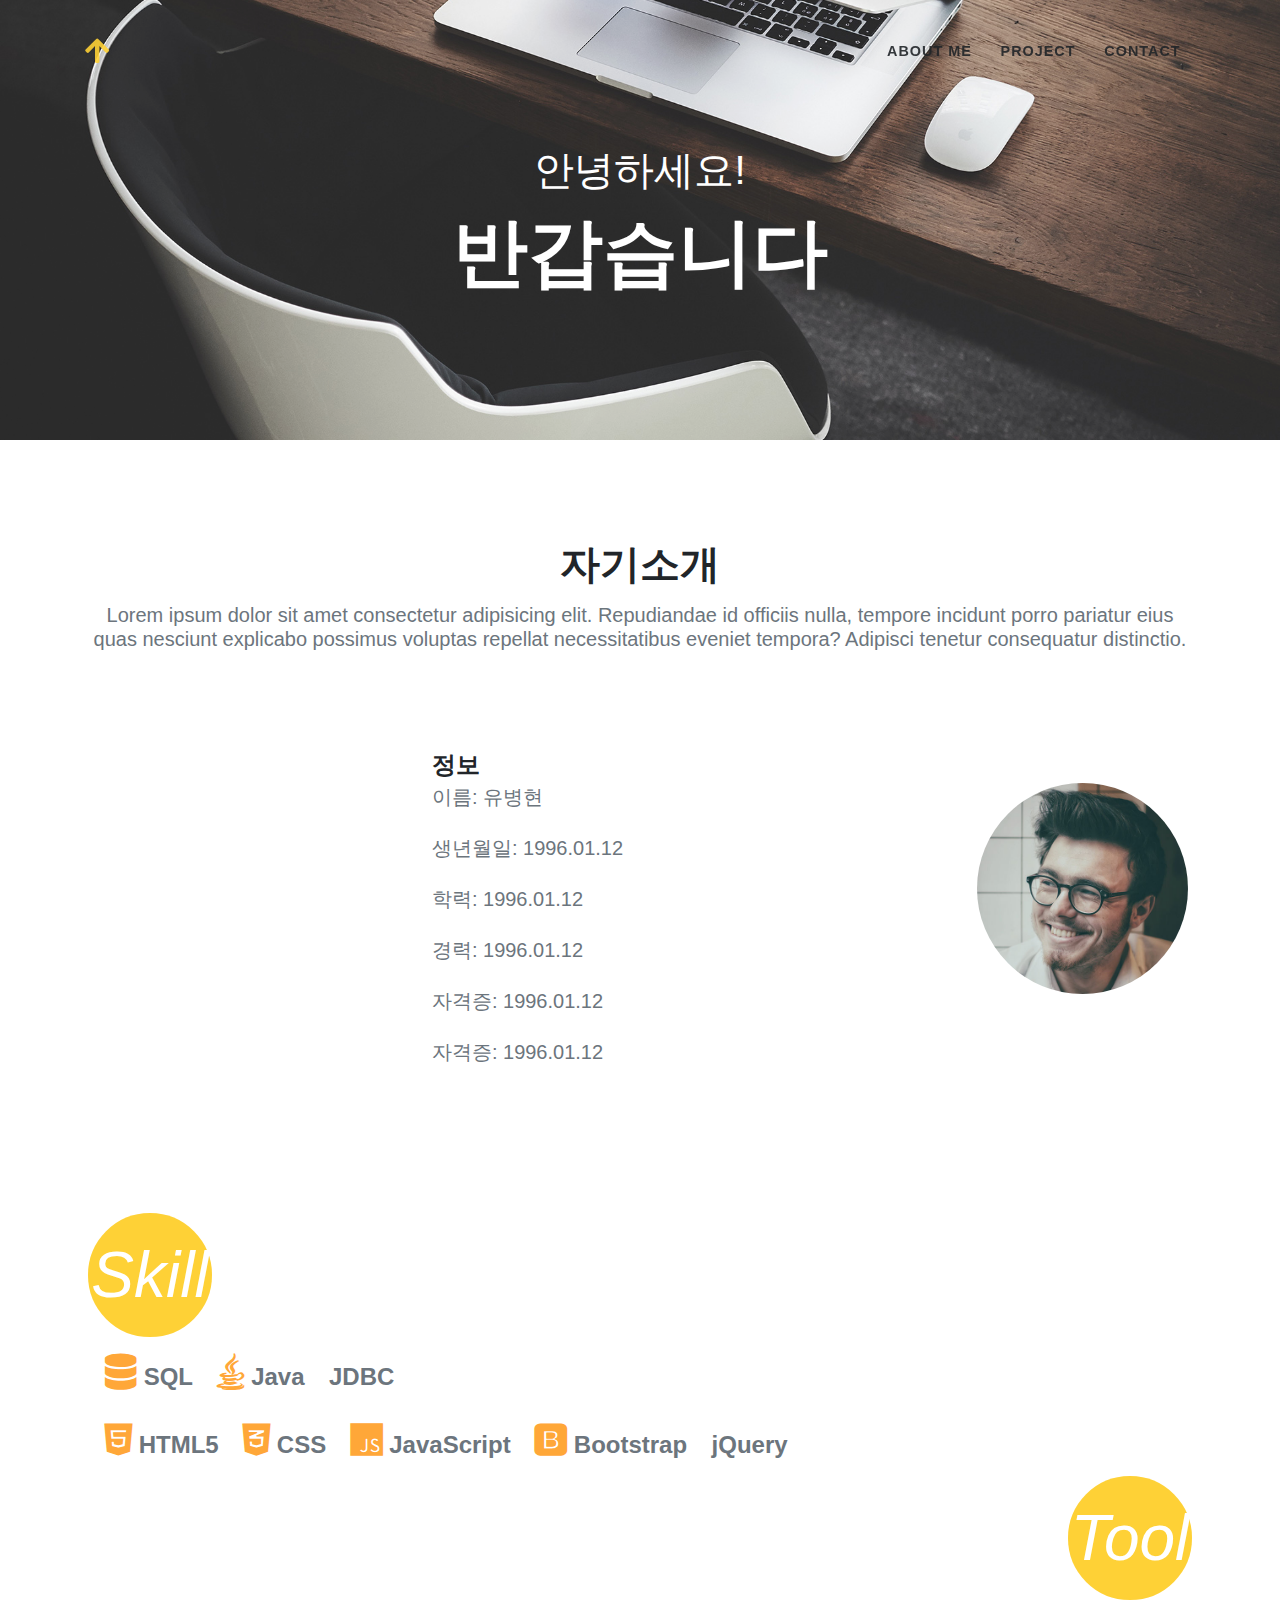
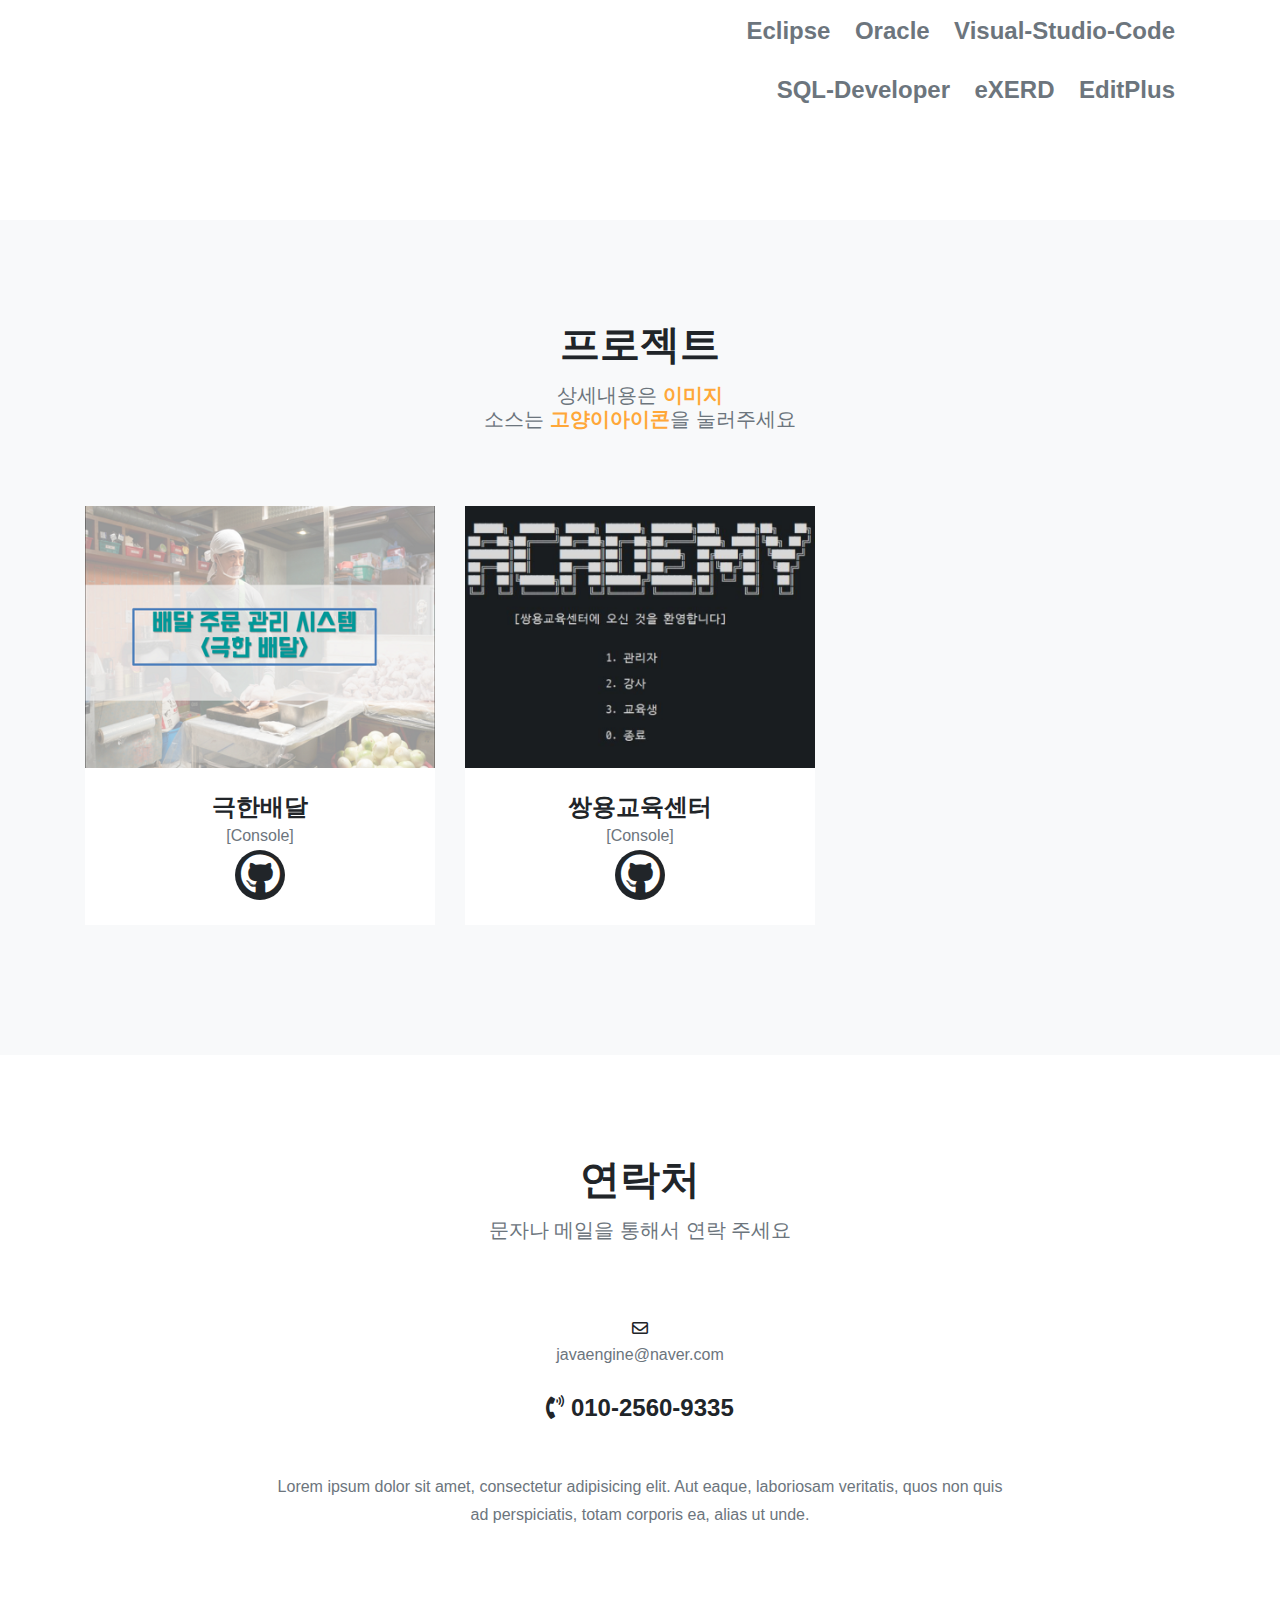
==== index.html @ 34d42962 "po0530" ====
<!DOCTYPE html>
<html lang="en">
    <!-- https://github.com/YooBH0225/test.git -->
    <!-- https://yoobh0225.github.io/test/ -->
<head>

  <meta charset="utf-8">
  <meta name="viewport" content="width=device-width, initial-scale=1, shrink-to-fit=no">
  <meta name="description" content="">
  <meta name="author" content="">

  <title>Portfolio-유병현</title>

  <!-- Bootstrap core CSS -->
  <link href="vendor/bootstrap/css/bootstrap.min.css" rel="stylesheet">

  <!-- Custom fonts for this template -->
  <link href="vendor/fontawesome-free/css/all.min.css" rel="stylesheet" type="text/css">
  <!-- ㄴ 아이콘용 폰트 -->
  <!-- <link href="https://fonts.googleapis.com/css?family=Montserrat:400,700" rel="stylesheet" type="text/css">
  <link href='https://fonts.googleapis.com/css?family=Kaushan+Script' rel='stylesheet' type='text/css'>
  <link href='https://fonts.googleapis.com/css?family=Droid+Serif:400,700,400italic,700italic' rel='stylesheet' type='text/css'>
  <link href='https://fonts.googleapis.com/css?family=Roboto+Slab:400,100,300,700' rel='stylesheet' type='text/css'> -->

  <!-- Custom styles for this template -->
  <link href="css/agency.css" rel="stylesheet">

</head>

<body id="page-top">

  <!-- Navigation -->
  <nav class="navbar navbar-expand-lg navbar-dark fixed-top" id="mainNav">
    <div class="container">
      <a class="navbar-brand js-scroll-trigger" href="#page-top"><i class="fas fa-arrow-up"></i></a>
      <button class="navbar-toggler navbar-toggler-right" type="button" data-toggle="collapse" data-target="#navbarResponsive" aria-controls="navbarResponsive" aria-expanded="false" aria-label="Toggle navigation">
        <!-- Menu -->
        <i class="fas fa-bars"></i>
      </button>
      <div class="collapse navbar-collapse" id="navbarResponsive">
        <ul class="navbar-nav text-uppercase ml-auto">
          <li class="nav-item">
            <a class="nav-link js-scroll-trigger" href="#services">About Me</a>
          </li>
          <li class="nav-item">
            <a class="nav-link js-scroll-trigger" href="#portfolio">Project</a>
          </li>
          <li class="nav-item">
            <a class="nav-link js-scroll-trigger" href="#team">Contact</a>
          </li>
        </ul>
      </div>
    </div>
  </nav>

  <!-- Header -->
  <header class="masthead">
    <div class="container">
      <div class="intro-text">
        <div class="intro-lead-in">안녕하세요!</div>
        <div class="intro-heading text-uppercase">반갑습니다</div>
        <!-- <a class="btn btn-primary btn-xl text-uppercase js-scroll-trigger" href="#services">Tell Me More</a> -->
      </div>
    </div>
  </header>

  <!-- Services -->
  <section class="page-section" id="services">
    <div class="container">
      <div class="row">
        <div class="col-lg-12 text-center">
          <h2 class="section-heading text-uppercase">자기소개</h2>
          <h3 class="section-subheading text-muted">Lorem ipsum dolor sit amet consectetur adipisicing elit. Repudiandae id officiis nulla, tempore incidunt porro pariatur eius quas nesciunt explicabo possimus voluptas repellat necessitatibus eveniet tempora? Adipisci tenetur consequatur distinctio.</h3>
          <div class="team-member">
            <div style="text-align: left; display: inline-block;">
              <h4>정보</h4>
              <p class="text-muted" style="font-size: 20px;">이름: 유병현</p>
              <p class="text-muted" style="font-size: 20px;">생년월일: 1996.01.12</p>
              <p class="text-muted" style="font-size: 20px;">학력: 1996.01.12</p>
              <p class="text-muted" style="font-size: 20px;">경력: 1996.01.12</p>
              <p class="text-muted" style="font-size: 20px;">자격증: 1996.01.12</p>
              <p class="text-muted" style="font-size: 20px;">자격증: 1996.01.12</p>
            </div>
            <div style="float: right; padding-top: 50px;">
              <img class="mx-auto rounded-circle" src="img/2.jpg" alt="">
            </div>
          </div>
        </div>
      </div>
      <div class="row text-center" style="padding-top: 75px;">
        <span class="fa-stack fa-4x">
          <i class="fas fa-circle fa-stack-2x text-primary"></i>
          <i class="fa-stack-1x fa-inverse">Skill</i>
        </span>
      </div>
        <div>
          <h4 class="service-heading text-muted" style="display: inline-block; margin-left: 20px;"><i style="font-size: 1.5em; color: #FFA738;" class="fas fa-database"></i> SQL</h4>
          <h4 class="service-heading text-muted" style="display: inline-block; margin-left: 20px;"><i style="font-size: 1.5em; color: #FFA738;" class="fab fa-java"></i> Java</h4>
          <h4 class="service-heading text-muted" style="display: inline-block; margin-left: 20px;">JDBC</h4>
        </div>
        <div>
          <h4 class="service-heading text-muted" style="display: inline-block; margin-left: 20px;"><i style="font-size: 1.5em; color: #FFA738;" class="fab fa-html5"></i> HTML5</h4>
          <h4 class="service-heading text-muted" style="display: inline-block; margin-left: 20px;"><i style="font-size: 1.5em; color: #FFA738;" class="fab fa-css3-alt"></i> CSS</h4>
          <h4 class="service-heading text-muted" style="display: inline-block; margin-left: 20px;"><i style="font-size: 1.5em; color: #FFA738;" class="fab fa-js"></i> JavaScript</h4>
          <h4 class="service-heading text-muted" style="display: inline-block; margin-left: 20px;"><i style="font-size: 1.5em; color: #FFA738;" class="fab fa-bootstrap"></i> Bootstrap</h4>
          <h4 class="service-heading text-muted" style="display: inline-block; margin-left: 20px;">jQuery</h4>
        </div>
      <div style="text-align: right;">
        <span class="fa-stack fa-4x" style="margin-right: -15px;">
          <i class="fas fa-circle fa-stack-2x text-primary"></i>
          <i class="fa-stack-1x fa-inverse">Tool</i>
        </span>
      </div>
        <div style="text-align: right;">
          <h4 class="service-heading text-muted" style="display: inline-block; margin-right: 20px;">Eclipse</h4>
          <h4 class="service-heading text-muted" style="display: inline-block; margin-right: 20px;">Oracle</h4>
          <h4 class="service-heading text-muted" style="display: inline-block; margin-right: 20px;">Visual-Studio-Code</h4>
        </div>
        <div style="text-align: right;">
            <h4 class="service-heading text-muted" style="display: inline-block; margin-right: 20px;">SQL-Developer</h4>
            <h4 class="service-heading text-muted" style="display: inline-block; margin-right: 20px;">eXERD</h4>
            <h4 class="service-heading text-muted" style="display: inline-block; margin-right: 20px;">EditPlus</h4>
        </div>
    </div>
  </section>

  <!-- Portfolio Grid -->
  <section class="bg-light page-section" id="portfolio">
    <div class="container">

      <div class="row">
        <div class="col-lg-12 text-center">
          <h2 class="section-heading text-uppercase">프로젝트</h2>
          <h3 class="section-subheading text-muted">
            <!-- <i class="fas fa-exclamation-circle" ></i>  -->
            상세내용은 <span style="color: #FFA738; font-weight: bold;">이미지</span><br>
            소스는 <span style="color: #FFA738; font-weight: bold;">고양이아이콘</span>을 눌러주세요
          </h3>
        </div>
      </div>

      <div class="row">
        <div class="col-md-4 col-sm-6 portfolio-item">
          <a class="portfolio-link" data-toggle="modal" href="#portfolioModal1">
          <!-- <a class="portfolio-link" href="http://naver.com" target="_blank"> -->
            <div class="portfolio-hover">
              <div class="portfolio-hover-content">
                <i class="fas fa-plus fa-3x"></i>
              </div>
            </div>
            <img class="img-fluid" src="img/portfolio/01-previe.png" alt="">
          </a>
          <div class="portfolio-caption">
            <h4>극한배달</h4>
            <p class="text-muted">[Console]</p>
            <ul class="list-inline social-buttons">
              <li class="list-inline-item">
                <a href="#" style="font-size: 40px;">
                  <i class="fab fa-github"></i>
                </a>
              </li>
            </ul>
          </div>
        </div>

        <div class="col-md-4 col-sm-6 portfolio-item">
          <a class="portfolio-link" data-toggle="modal" href="#portfolioModal2">
            <div class="portfolio-hover">
              <div class="portfolio-hover-content">
                <i class="fas fa-plus fa-3x"></i>
              </div>
            </div>
            <img class="img-fluid" src="img/portfolio/02-preview.png" alt="">
          </a>
          <div class="portfolio-caption">
            <h4>쌍용교육센터</h4>
            <p class="text-muted">[Console]</p>
            <ul class="list-inline social-buttons">
                <li class="list-inline-item">
                  <a href="#" style="font-size: 40px;">
                    <i class="fab fa-github"></i>
                  </a>
                </li>
              </ul>
          </div>
        </div>

        <!-- <div class="col-md-4 col-sm-6 portfolio-item">
          <a class="portfolio-link" data-toggle="modal" href="#portfolioModal3">
            <div class="portfolio-hover">
              <div class="portfolio-hover-content">
                <i class="fas fa-plus fa-3x"></i>
              </div>
            </div>
            <img class="img-fluid" src="img/portfolio/03-thumbnail.jpg" alt="">
          </a>
          <div class="portfolio-caption">
            <h4>Finish</h4>
            <p class="text-muted">Identity</p>
          </div>
        </div>

        <div class="col-md-4 col-sm-6 portfolio-item">
          <a class="portfolio-link" data-toggle="modal" href="#portfolioModal4">
            <div class="portfolio-hover">
              <div class="portfolio-hover-content">
                <i class="fas fa-plus fa-3x"></i>
              </div>
            </div>
            <img class="img-fluid" src="img/portfolio/04-thumbnail.jpg" alt="">
          </a>
          <div class="portfolio-caption">
            <h4>Lines</h4>
            <p class="text-muted">Branding</p>
          </div>
        </div>

        <div class="col-md-4 col-sm-6 portfolio-item">
          <a class="portfolio-link" data-toggle="modal" href="#portfolioModal5">
            <div class="portfolio-hover">
              <div class="portfolio-hover-content">
                <i class="fas fa-plus fa-3x"></i>
              </div>
            </div>
            <img class="img-fluid" src="img/portfolio/05-thumbnail.jpg" alt="">
          </a>
          <div class="portfolio-caption">
            <h4>Southwest</h4>
            <p class="text-muted">Website Design</p>
          </div>
        </div>

        <div class="col-md-4 col-sm-6 portfolio-item">
          <a class="portfolio-link" data-toggle="modal" href="#portfolioModal6">
            <div class="portfolio-hover">
              <div class="portfolio-hover-content">
                <i class="fas fa-plus fa-3x"></i>
              </div>
            </div>
            <img class="img-fluid" src="img/portfolio/06-thumbnail.jpg" alt="">
          </a>
          <div class="portfolio-caption">
            <h4>Window</h4>
            <p class="text-muted">Photography</p>
          </div>
        </div> -->

      </div>
    </div>
  </section>

  
  <!-- Team -->
  <section class="page-section" id="team">
    <div class="container">
      <div class="row">
        <div class="col-lg-12 text-center">
          <h2 class="section-heading text-uppercase">연락처</h2>
          <h3 class="section-subheading text-muted">문자나 메일을 통해서 연락 주세요</h3>
        </div>
      </div>
      <div class="row">
        <div class="col-sm-4">
          <div class="team-member">
          </div>
        </div>
        <div class="col-sm-4">
          <div class="team-member">
              <i class="far fa-envelope" style="color: #212529"></i>
            <p class="text-muted">javaengine@naver.com</p>
            <h4><i class="fas fa-phone-volume"></i> 010-2560-9335</h4>
          </div>
        </div>
        <div class="col-sm-4">
          <div class="team-member">
          
          </div>
        </div>
      </div>
      <div class="row">
        <div class="col-lg-8 mx-auto text-center">
          <p class="large text-muted">Lorem ipsum dolor sit amet, consectetur adipisicing elit. Aut eaque, laboriosam veritatis, quos non quis ad perspiciatis, totam corporis ea, alias ut unde.</p>
        </div>
      </div>
    </div>
  </section>








































  <!-- Portfolio Modals -->

  <!-- Modal 1 -->
  <div class="portfolio-modal modal fade" id="portfolioModal1" tabindex="-1" role="dialog" aria-hidden="true">
    <div class="modal-dialog">
      <div class="modal-content">
        
        <div class="close-modal" data-dismiss="modal">
          <div class="lr">
            <div class="rl"></div>
          </div>
        </div>

        <div class="container">
          <div class="row">
            <div class="col-lg-8 mx-auto">
              <div class="modal-body">
                <!-- Project Details Go Here -->
                <h2 class="text-uppercase">극한배달</h2>
                <p class="item-intro text-muted">Lorem ipsum, dolor sit amet consectetur adipisicing elit. Excepturi deleniti atque perspiciatis sed? Earum quasi nam aliquid nulla molestiae esse maiores voluptas corporis expedita velit, sunt, vel, sit facilis eos!</p>
                
                <!-- imgslider end -->
                <div id="carouselExampleControls" class="carousel slide" data-ride="carousel">
                  <ol class="carousel-indicators">
                    <li data-target="#carouselExampleIndicators stylec" style="background-color: #212529;" data-slide-to="0" class="active"></li>
                    <li data-target="#carouselExampleIndicators stylec" style="background-color: #212529;" data-slide-to="1"></li>
                    <li data-target="#carouselExampleIndicators stylec" style="background-color: #212529;" data-slide-to="2"></li>
                    <li data-target="#carouselExampleIndicators stylec" style="background-color: #212529;" data-slide-to="3"></li>
                    <li data-target="#carouselExampleIndicators stylec" style="background-color: #212529;" data-slide-to="4"></li>
                    <li data-target="#carouselExampleIndicators stylec" style="background-color: #212529;" data-slide-to="5"></li>
                   
                  </ol>

                  <div class="carousel-inner">
                    <div class="carousel-item active">
                      <img class="d-block w-100" src="img/team/1.jpg">
                      <div class="carousel-caption d-none d-md-block">
                        <h5>...</h5>
                        <p>...</p>
                      </div>
                    </div>
                    <div class="carousel-item">
                      <img class="d-block w-100" src="img/2.jpg">
                      <div class="carousel-caption d-none d-md-block">
                        <h5>...</h5>
                        <p>...</p>
                      </div>
                    </div>
                    <div class="carousel-item">
                      <img class="d-block w-100" src="img/team/3.jpg">
                      <div class="carousel-caption d-none d-md-block">
                        <h5>...</h5>
                        <p>...</p>
                      </div>
                    </div>
                    <div class="carousel-item">
                      <img class="d-block w-100" src="img/team/1.jpg">
                      <div class="carousel-caption d-none d-md-block">
                        <h5>...</h5>
                        <p>...</p>
                      </div>
                    </div>
                    <div class="carousel-item">
                      <img class="d-block w-100" src="img/2.jpg">
                      <div class="carousel-caption d-none d-md-block">
                        <h5>...</h5>
                        <p>...</p>
                      </div>
                    </div>
                    <div class="carousel-item">
                      <img class="d-block w-100" src="img/team/3.jpg">
                      <div class="carousel-caption d-none d-md-block">
                        <h5>...</h5>
                        <p>...</p>
                      </div>
                    </div>
                  </div>
                  <a class="carousel-control-prev" href="#carouselExampleControls" role="button" data-slide="prev">
                    <span class="carousel-control-prev-icon" aria-hidden="true"></span>
                    <span class="sr-only">Previous</span>
                  </a>
                  <a class="carousel-control-next" href="#carouselExampleControls" role="button" data-slide="next">
                    <span class="carousel-control-next-icon" aria-hidden="true"></span>
                    <span class="sr-only">Next</span>
                  </a>
                </div>


                <p>Use this area to describe your project. Lorem ipsum dolor sit amet, consectetur adipisicing elit. Est blanditiis dolorem culpa incidunt minus dignissimos deserunt repellat aperiam quasi sunt officia expedita beatae cupiditate, maiores repudiandae, nostrum, reiciendis facere nemo!</p>
                <ul class="list-inline">
                  <li>Date: January 2017</li>
                  <li>Client: Threads</li>
                  <li>Category: Illustration</li>
                </ul>
                <button class="btn btn-primary" data-dismiss="modal" type="button">
                  <i class="fas fa-times"></i>
                  Close Project</button>
              </div>
            </div>
          </div>
        </div>
      </div>
    </div>
  </div>

  <!-- Modal 2 -->
  <div class="portfolio-modal modal fade" id="portfolioModal2" tabindex="-1" role="dialog" aria-hidden="true">
    <div class="modal-dialog">
      <div class="modal-content">
        <div class="close-modal" data-dismiss="modal">
          <div class="lr">
            <div class="rl"></div>
          </div>
        </div>
        <div class="container">
          <div class="row">
            <div class="col-lg-8 mx-auto">
              <div class="modal-body">
                <!-- Project Details Go Here -->
                <h2 class="text-uppercase">Project Name</h2>
                <p class="item-intro text-muted">Lorem ipsum dolor sit amet consectetur.</p>
                <img class="img-fluid d-block mx-auto" src="img/portfolio/02-full.jpg" alt="">
                <p>Use this area to describe your project. Lorem ipsum dolor sit amet, consectetur adipisicing elit. Est blanditiis dolorem culpa incidunt minus dignissimos deserunt repellat aperiam quasi sunt officia expedita beatae cupiditate, maiores repudiandae, nostrum, reiciendis facere nemo!</p>
                <ul class="list-inline">
                  <li>Date: January 2017</li>
                  <li>Client: Explore</li>
                  <li>Category: Graphic Design</li>
                </ul>

                <button class="btn btn-primary" data-dismiss="modal" type="button">
                  <i class="fas fa-times"></i>
                  Close Project</button>

              </div>
            </div>
          </div>
        </div>
      </div>
    </div>
  </div>

  <!-- Modal 3 -->

  <!-- <div class="portfolio-modal modal fade" id="portfolioModal3" tabindex="-1" role="dialog" aria-hidden="true">
    <div class="modal-dialog">
      <div class="modal-content">
        <div class="close-modal" data-dismiss="modal">
          <div class="lr">
            <div class="rl"></div>
          </div>
        </div>
        <div class="container">
          <div class="row">
            <div class="col-lg-8 mx-auto">
              <div class="modal-body"> -->

                <!-- Project Details Go Here -->
                <!-- <h2 class="text-uppercase">Project Name</h2>
                <p class="item-intro text-muted">Lorem ipsum dolor sit amet consectetur.</p>
                <img class="img-fluid d-block mx-auto" src="img/portfolio/03-full.jpg" alt="">
                <p>Use this area to describe your project. Lorem ipsum dolor sit amet, consectetur adipisicing elit. Est blanditiis dolorem culpa incidunt minus dignissimos deserunt repellat aperiam quasi sunt officia expedita beatae cupiditate, maiores repudiandae, nostrum, reiciendis facere nemo!</p>
                <ul class="list-inline">
                  <li>Date: January 2017</li>
                  <li>Client: Finish</li>
                  <li>Category: Identity</li>
                </ul>
                <button class="btn btn-primary" data-dismiss="modal" type="button">
                  <i class="fas fa-times"></i>
                  Close Project</button>
              </div>
            </div>
          </div>
        </div>
      </div>
    </div>
  </div> -->

  <!-- Modal 4 -->
  <!-- <div class="portfolio-modal modal fade" id="portfolioModal4" tabindex="-1" role="dialog" aria-hidden="true">
    <div class="modal-dialog">
      <div class="modal-content">
        <div class="close-modal" data-dismiss="modal">
          <div class="lr">
            <div class="rl"></div>
          </div>
        </div>
        <div class="container">
          <div class="row">
            <div class="col-lg-8 mx-auto">
              <div class="modal-body"> -->
                <!-- Project Details Go Here -->
                <!-- <h2 class="text-uppercase">Project Name</h2>
                <p class="item-intro text-muted">Lorem ipsum dolor sit amet consectetur.</p>
                <img class="img-fluid d-block mx-auto" src="img/portfolio/04-full.jpg" alt="">
                <p>Use this area to describe your project. Lorem ipsum dolor sit amet, consectetur adipisicing elit. Est blanditiis dolorem culpa incidunt minus dignissimos deserunt repellat aperiam quasi sunt officia expedita beatae cupiditate, maiores repudiandae, nostrum, reiciendis facere nemo!</p>
                <ul class="list-inline">
                  <li>Date: January 2017</li>
                  <li>Client: Lines</li>
                  <li>Category: Branding</li>
                </ul>
                <button class="btn btn-primary" data-dismiss="modal" type="button">
                  <i class="fas fa-times"></i>
                  Close Project</button>
              </div>
            </div>
          </div>
        </div>
      </div>
    </div>
  </div> -->

  <!-- Modal 5 -->
  <!-- <div class="portfolio-modal modal fade" id="portfolioModal5" tabindex="-1" role="dialog" aria-hidden="true">
    <div class="modal-dialog">
      <div class="modal-content">
        <div class="close-modal" data-dismiss="modal">
          <div class="lr">
            <div class="rl"></div>
          </div>
        </div>
        <div class="container">
          <div class="row">
            <div class="col-lg-8 mx-auto">
              <div class="modal-body"> -->
                <!-- Project Details Go Here -->
                <!-- <h2 class="text-uppercase">Project Name</h2>
                <p class="item-intro text-muted">Lorem ipsum dolor sit amet consectetur.</p>
                <img class="img-fluid d-block mx-auto" src="img/portfolio/05-full.jpg" alt="">
                <p>Use this area to describe your project. Lorem ipsum dolor sit amet, consectetur adipisicing elit. Est blanditiis dolorem culpa incidunt minus dignissimos deserunt repellat aperiam quasi sunt officia expedita beatae cupiditate, maiores repudiandae, nostrum, reiciendis facere nemo!</p>
                <ul class="list-inline">
                  <li>Date: January 2017</li>
                  <li>Client: Southwest</li>
                  <li>Category: Website Design</li>
                </ul>
                <button class="btn btn-primary" data-dismiss="modal" type="button">
                  <i class="fas fa-times"></i>
                  Close Project</button>
              </div>
            </div>
          </div>
        </div>
      </div>
    </div>
  </div> -->

  <!-- Modal 6 -->
  <!-- <div class="portfolio-modal modal fade" id="portfolioModal6" tabindex="-1" role="dialog" aria-hidden="true">
    <div class="modal-dialog">
      <div class="modal-content">
        <div class="close-modal" data-dismiss="modal">
          <div class="lr">
            <div class="rl"></div>
          </div>
        </div>
        <div class="container">
          <div class="row">
            <div class="col-lg-8 mx-auto">
              <div class="modal-body"> -->
                <!-- Project Details Go Here -->
                <!-- <h2 class="text-uppercase">Project Name</h2>
                <p class="item-intro text-muted">Lorem ipsum dolor sit amet consectetur.</p>
                <img class="img-fluid d-block mx-auto" src="img/portfolio/06-full.jpg" alt="">
                <p>Use this area to describe your project. Lorem ipsum dolor sit amet, consectetur adipisicing elit. Est blanditiis dolorem culpa incidunt minus dignissimos deserunt repellat aperiam quasi sunt officia expedita beatae cupiditate, maiores repudiandae, nostrum, reiciendis facere nemo!</p>
                <ul class="list-inline">
                  <li>Date: January 2017</li>
                  <li>Client: Window</li>
                  <li>Category: Photography</li>
                </ul>
                <button class="btn btn-primary" data-dismiss="modal" type="button">
                  <i class="fas fa-times"></i>
                  Close Project</button>
              </div>
            </div>
          </div>
        </div>
      </div>
    </div>
  </div> -->

  <!-- Bootstrap core JavaScript -->
  <script src="vendor/jquery/jquery.min.js"></script>
  <script src="vendor/bootstrap/js/bootstrap.bundle.min.js"></script>

  <!-- Plugin JavaScript -->
  <script src="vendor/jquery-easing/jquery.easing.min.js"></script>

  <!-- Contact form JavaScript -->
  <script src="js/jqBootstrapValidation.js"></script>
  <script src="js/contact_me.js"></script>

  <!-- Custom scripts for this template -->
  <script src="js/agency.min.js"></script>

</body>

</html>
---- css/agency.css ----
/*!
 * Start Bootstrap - Agency v5.1.1 (https://startbootstrap.com/template-overviews/agency)
 * Copyright 2013-2019 Start Bootstrap
 * Licensed under MIT (https://github.com/BlackrockDigital/startbootstrap-agency/blob/master/LICENSE)
 */

body {
  overflow-x: hidden;
  font-family: 'Roboto Slab', -apple-system, BlinkMacSystemFont, 'Segoe UI', Roboto, 'Helvetica Neue', Arial, sans-serif, 'Apple Color Emoji', 'Segoe UI Emoji', 'Segoe UI Symbol', 'Noto Color Emoji';
}

p {
  line-height: 1.75;
}

a {
  color: #fed136;
}

a:hover {
  color: #fec503;
}

.text-primary {
  color: #fed136 !important;
}

h1,
h2,
h3,
h4,
h5,
h6 {
  font-weight: 700;
  font-family: 'Montserrat', -apple-system, BlinkMacSystemFont, 'Segoe UI', Roboto, 'Helvetica Neue', Arial, sans-serif, 'Apple Color Emoji', 'Segoe UI Emoji', 'Segoe UI Symbol', 'Noto Color Emoji';
}

.page-section {
  padding: 100px 0;
}

.page-section h2.section-heading {
  font-size: 40px;
  margin-top: 0;
  margin-bottom: 15px;
}

.page-section h3.section-subheading {
  font-size: 20px;
  font-weight: 400;
  /* font-style: italic; */
  margin-bottom: 75px;
  text-transform: none;
  font-family: 'Droid Serif', -apple-system, BlinkMacSystemFont, 'Segoe UI', Roboto, 'Helvetica Neue', Arial, sans-serif, 'Apple Color Emoji', 'Segoe UI Emoji', 'Segoe UI Symbol', 'Noto Color Emoji';
}

@media (min-width: 768px) {
  section {
    padding: 150px 0;
  }
}

.btn {
  font-family: 'Montserrat', -apple-system, BlinkMacSystemFont, 'Segoe UI', Roboto, 'Helvetica Neue', Arial, sans-serif, 'Apple Color Emoji', 'Segoe UI Emoji', 'Segoe UI Symbol', 'Noto Color Emoji';
  font-weight: 700;
}

.btn-xl {
  font-size: 18px;
  padding: 20px 40px;
}

.btn-primary {
  background-color: #fed136;
  border-color: #fed136;
}

.btn-primary:active, .btn-primary:focus, .btn-primary:hover {
  background-color: #fec810 !important;
  border-color: #fec810 !important;
  color: white;
}

.btn-primary:active, .btn-primary:focus {
  -webkit-box-shadow: 0 0 0 0.2rem rgba(254, 209, 55, 0.5) !important;
  box-shadow: 0 0 0 0.2rem rgba(254, 209, 55, 0.5) !important;
}

::-moz-selection {
  background: #fed136;
  text-shadow: none;
}

::selection {
  background: #fed136;
  text-shadow: none;
}

img::-moz-selection {
  background: transparent;
}

img::selection {
  background: transparent;
}

img::-moz-selection {
  background: transparent;
}

#mainNav {
  background-color: #f8f9fa;
  opacity: 0.9;
}

#mainNav .navbar-toggler {
  font-size: 12px;
  right: 0;
  padding: 13px;
  text-transform: uppercase;
  color: white;
  border: 0;
  background-color: #fed136;
  font-family: 'Montserrat', -apple-system, BlinkMacSystemFont, 'Segoe UI', Roboto, 'Helvetica Neue', Arial, sans-serif, 'Apple Color Emoji', 'Segoe UI Emoji', 'Segoe UI Symbol', 'Noto Color Emoji';
}

#mainNav .navbar-brand {
  color: #fed136;
  font-family: 'Kaushan Script', -apple-system, BlinkMacSystemFont, 'Segoe UI', Roboto, 'Helvetica Neue', Arial, sans-serif, 'Apple Color Emoji', 'Segoe UI Emoji', 'Segoe UI Symbol', 'Noto Color Emoji';
}

#mainNav .navbar-brand.active, #mainNav .navbar-brand:active, #mainNav .navbar-brand:focus, #mainNav .navbar-brand:hover {
  color: #fec503;
}

#mainNav .navbar-nav .nav-item .nav-link {
  font-size: 90%;
  font-weight: 700;
  padding: 0.75em 0;
  letter-spacing: 1px;
  color:  #212529;
  font-family: 'Montserrat', -apple-system, BlinkMacSystemFont, 'Segoe UI', Roboto, 'Helvetica Neue', Arial, sans-serif, 'Apple Color Emoji', 'Segoe UI Emoji', 'Segoe UI Symbol', 'Noto Color Emoji';
}

#mainNav .navbar-nav .nav-item .nav-link.active, #mainNav .navbar-nav .nav-item .nav-link:hover {
  color: #fed136;
}

@media (min-width: 992px) {
  #mainNav {
    padding-top: 25px;
    padding-bottom: 25px;
    -webkit-transition: padding-top 0.3s, padding-bottom 0.3s;
    transition: padding-top 0.3s, padding-bottom 0.3s;
    border: none;
    background-color: transparent;
  }
  #mainNav .navbar-brand {
    font-size: 1.75em;
    -webkit-transition: all 0.3s;
    transition: all 0.3s;
  }
  #mainNav .navbar-nav .nav-item .nav-link {
    padding: 1.1em 1em !important;
    /* color: #212529; */
  }
  #mainNav.navbar-shrink {
    padding-top: 0;
    padding-bottom: 0;
    background-color: #f8f9fa;
    opacity: 0.9;
  }
  #mainNav.navbar-shrink .navbar-brand {
    font-size: 1.25em;
    padding: 12px 0;
  }
}

header.masthead {
  text-align: center;
  color: white;
  background-image: url("../img/bg-masthead.jpg");
  opacity: 0.9;
  background-repeat: no-repeat;
  background-attachment: scroll;
  background-position: center center;
  background-size: cover;
}

header.masthead .intro-text {
  padding-top: 150px;
  padding-bottom: 100px;
}

header.masthead .intro-text .intro-lead-in {
  font-size: 22px;
  /* font-style: italic; */
  line-height: 22px;
  margin-bottom: 25px;
  font-family: 'Droid Serif', -apple-system, BlinkMacSystemFont, 'Segoe UI', Roboto, 'Helvetica Neue', Arial, sans-serif, 'Apple Color Emoji', 'Segoe UI Emoji', 'Segoe UI Symbol', 'Noto Color Emoji';
}

header.masthead .intro-text .intro-heading {
  font-size: 50px;
  font-weight: 700;
  line-height: 50px;
  margin-bottom: 25px;
  font-family: 'Montserrat', -apple-system, BlinkMacSystemFont, 'Segoe UI', Roboto, 'Helvetica Neue', Arial, sans-serif, 'Apple Color Emoji', 'Segoe UI Emoji', 'Segoe UI Symbol', 'Noto Color Emoji';
}

@media (min-width: 768px) {
  header.masthead .intro-text {
    /* padding-top: 300px;
    padding-bottom: 200px; */
  }
  header.masthead .intro-text .intro-lead-in {
    font-size: 40px;
    /* font-style: italic; */
    line-height: 40px;
    margin-bottom: 25px;
    font-family: 'Droid Serif', -apple-system, BlinkMacSystemFont, 'Segoe UI', Roboto, 'Helvetica Neue', Arial, sans-serif, 'Apple Color Emoji', 'Segoe UI Emoji', 'Segoe UI Symbol', 'Noto Color Emoji';
  }
  header.masthead .intro-text .intro-heading {
    font-size: 75px;
    font-weight: 700;
    line-height: 75px;
    margin-bottom: 50px;
    font-family: 'Montserrat', -apple-system, BlinkMacSystemFont, 'Segoe UI', Roboto, 'Helvetica Neue', Arial, sans-serif, 'Apple Color Emoji', 'Segoe UI Emoji', 'Segoe UI Symbol', 'Noto Color Emoji';
  }
}

.service-heading {
  margin: 15px 0;
  text-transform: none;
}

#portfolio .portfolio-item {
  right: 0;
  margin: 0 0 15px;
}

#portfolio .portfolio-item .portfolio-link {
  position: relative;
  display: block;
  max-width: 400px;
  margin: 0 auto;
  cursor: pointer;
}

#portfolio .portfolio-item .portfolio-link .portfolio-hover {
  position: absolute;
  width: 100%;
  height: 100%;
  -webkit-transition: all ease 0.5s;
  transition: all ease 0.5s;
  opacity: 0;
  background: rgba(254, 209, 54, 0.9);
}

#portfolio .portfolio-item .portfolio-link .portfolio-hover:hover {
  opacity: 1;
}

#portfolio .portfolio-item .portfolio-link .portfolio-hover .portfolio-hover-content {
  font-size: 20px;
  position: absolute;
  top: 50%;
  width: 100%;
  height: 20px;
  margin-top: -12px;
  text-align: center;
  color: white;
}

#portfolio .portfolio-item .portfolio-link .portfolio-hover .portfolio-hover-content i {
  margin-top: -12px;
}

#portfolio .portfolio-item .portfolio-link .portfolio-hover .portfolio-hover-content h3,
#portfolio .portfolio-item .portfolio-link .portfolio-hover .portfolio-hover-content h4 {
  margin: 0;
}

#portfolio .portfolio-item .portfolio-caption {
  max-width: 400px;
  margin: 0 auto;
  padding: 25px;
  text-align: center;
  background-color: #fff;
}

#portfolio .portfolio-item .portfolio-caption h4 {
  margin: 0;
  text-transform: none;
}

#portfolio .portfolio-item .portfolio-caption p {
  font-size: 16px;
  /* font-style: italic; */
  margin: 0;
  font-family: 'Droid Serif', -apple-system, BlinkMacSystemFont, 'Segoe UI', Roboto, 'Helvetica Neue', Arial, sans-serif, 'Apple Color Emoji', 'Segoe UI Emoji', 'Segoe UI Symbol', 'Noto Color Emoji';
}

#portfolio * {
  z-index: 2;
}

@media (min-width: 767px) {
  #portfolio .portfolio-item {
    margin: 0 0 30px;
  }
}

.portfolio-modal {
  padding-right: 0px !important;
}

.portfolio-modal .modal-dialog {
  margin: 1rem;
  max-width: 100vw;
  /* cursor: pointer; */
}

.portfolio-modal .modal-content {
  padding: 100px 0;
  text-align: center;
}

.portfolio-modal .modal-content h2 {
  font-size: 3em;
  margin-bottom: 15px;
}

.portfolio-modal .modal-content p {
  margin-bottom: 30px;
}

.portfolio-modal .modal-content p.item-intro {
  font-size: 16px;
  /* font-style: italic; */
  margin: 20px 0 30px;
  font-family: 'Droid Serif', -apple-system, BlinkMacSystemFont, 'Segoe UI', Roboto, 'Helvetica Neue', Arial, sans-serif, 'Apple Color Emoji', 'Segoe UI Emoji', 'Segoe UI Symbol', 'Noto Color Emoji';
}

.portfolio-modal .modal-content ul.list-inline {
  margin-top: 0;
  margin-bottom: 30px;
}

.portfolio-modal .modal-content img {
  margin-bottom: 30px;
}

.portfolio-modal .modal-content button {
  /* cursor: pointer; */
}

.portfolio-modal .close-modal {
  position: absolute;
  top: 25px;
  right: 25px;
  width: 75px;
  height: 75px;
  cursor: pointer;
  background-color: transparent;
}

.portfolio-modal .close-modal:hover {
  /* opacity: 0.3; */
}

.portfolio-modal .close-modal .lr {
  /* Safari and Chrome */
  z-index: 1051;
  width: 1px;
  height: 75px;
  margin-left: 35px;
  /* IE 9 */
  -webkit-transform: rotate(45deg);
  transform: rotate(45deg);
  background-color: #212529;
}

.portfolio-modal .close-modal .lr .rl {
  /* Safari and Chrome */
  z-index: 1052;
  width: 1px;
  height: 75px;
  /* IE 9 */
  -webkit-transform: rotate(90deg);
  transform: rotate(90deg);
  background-color: #212529;
}

.timeline {
  position: relative;
  padding: 0;
  list-style: none;
}

.timeline:before {
  position: absolute;
  top: 0;
  bottom: 0;
  left: 40px;
  width: 2px;
  margin-left: -1.5px;
  content: '';
  background-color: #ced4da;
}

.timeline > li {
  position: relative;
  min-height: 50px;
  margin-bottom: 50px;
}

.timeline > li:after, .timeline > li:before {
  display: table;
  content: ' ';
}

.timeline > li:after {
  clear: both;
}

.timeline > li .timeline-panel {
  position: relative;
  float: right;
  width: 100%;
  padding: 0 20px 0 100px;
  text-align: left;
}

.timeline > li .timeline-panel:before {
  right: auto;
  left: -15px;
  border-right-width: 15px;
  border-left-width: 0;
}

.timeline > li .timeline-panel:after {
  right: auto;
  left: -14px;
  border-right-width: 14px;
  border-left-width: 0;
}

.timeline > li .timeline-image {
  position: absolute;
  z-index: 100;
  left: 0;
  width: 80px;
  height: 80px;
  margin-left: 0;
  text-align: center;
  color: white;
  border: 7px solid #e9ecef;
  border-radius: 100%;
  background-color: #fed136;
}

.timeline > li .timeline-image h4 {
  font-size: 10px;
  line-height: 14px;
  margin-top: 12px;
}

.timeline > li.timeline-inverted > .timeline-panel {
  float: right;
  padding: 0 20px 0 100px;
  text-align: left;
}

.timeline > li.timeline-inverted > .timeline-panel:before {
  right: auto;
  left: -15px;
  border-right-width: 15px;
  border-left-width: 0;
}

.timeline > li.timeline-inverted > .timeline-panel:after {
  right: auto;
  left: -14px;
  border-right-width: 14px;
  border-left-width: 0;
}

.timeline > li:last-child {
  margin-bottom: 0;
}

.timeline .timeline-heading h4 {
  margin-top: 0;
  color: inherit;
}

.timeline .timeline-heading h4.subheading {
  text-transform: none;
}

.timeline .timeline-body > ul,
.timeline .timeline-body > p {
  margin-bottom: 0;
}

@media (min-width: 768px) {
  .timeline:before {
    left: 50%;
  }
  .timeline > li {
    min-height: 100px;
    margin-bottom: 100px;
  }
  .timeline > li .timeline-panel {
    float: left;
    width: 41%;
    padding: 0 20px 20px 30px;
    text-align: right;
  }
  .timeline > li .timeline-image {
    left: 50%;
    width: 100px;
    height: 100px;
    margin-left: -50px;
  }
  .timeline > li .timeline-image h4 {
    font-size: 13px;
    line-height: 18px;
    margin-top: 16px;
  }
  .timeline > li.timeline-inverted > .timeline-panel {
    float: right;
    padding: 0 30px 20px 20px;
    text-align: left;
  }
}

@media (min-width: 992px) {
  .timeline > li {
    min-height: 150px;
  }
  .timeline > li .timeline-panel {
    padding: 0 20px 20px;
  }
  .timeline > li .timeline-image {
    width: 150px;
    height: 150px;
    margin-left: -75px;
  }
  .timeline > li .timeline-image h4 {
    font-size: 18px;
    line-height: 26px;
    margin-top: 30px;
  }
  .timeline > li.timeline-inverted > .timeline-panel {
    padding: 0 20px 20px;
  }
}

@media (min-width: 1200px) {
  .timeline > li {
    min-height: 170px;
  }
  .timeline > li .timeline-panel {
    padding: 0 20px 20px 100px;
  }
  .timeline > li .timeline-image {
    width: 170px;
    height: 170px;
    margin-left: -85px;
  }
  .timeline > li .timeline-image h4 {
    margin-top: 40px;
  }
  .timeline > li.timeline-inverted > .timeline-panel {
    padding: 0 100px 20px 20px;
  }
}

.team-member {
  margin-bottom: 50px;
  text-align: center;
}

.team-member img {
  width: 225px;
  height: 225px;
  border: 7px solid #fff;
}

.team-member h4 {
  margin-top: 25px;
  margin-bottom: 0;
  text-transform: none;
}

.team-member p {
  margin-top: 0;
}

section#contact {
  background-color: #212529;
  background-image: url("../img/map-image.png");
  background-repeat: no-repeat;
  background-position: center;
}

section#contact .section-heading {
  color: #fff;
}

section#contact .form-group {
  margin-bottom: 25px;
}

section#contact .form-group input,
section#contact .form-group textarea {
  padding: 20px;
}

section#contact .form-group input.form-control {
  height: auto;
}

section#contact .form-group textarea.form-control {
  height: 248px;
}

section#contact .form-control:focus {
  border-color: #fed136;
  -webkit-box-shadow: none;
  box-shadow: none;
}

section#contact ::-webkit-input-placeholder {
  font-weight: 700;
  color: #ced4da;
  font-family: 'Montserrat', -apple-system, BlinkMacSystemFont, 'Segoe UI', Roboto, 'Helvetica Neue', Arial, sans-serif, 'Apple Color Emoji', 'Segoe UI Emoji', 'Segoe UI Symbol', 'Noto Color Emoji';
}

section#contact :-moz-placeholder {
  font-weight: 700;
  color: #ced4da;
  font-family: 'Montserrat', -apple-system, BlinkMacSystemFont, 'Segoe UI', Roboto, 'Helvetica Neue', Arial, sans-serif, 'Apple Color Emoji', 'Segoe UI Emoji', 'Segoe UI Symbol', 'Noto Color Emoji';
}

section#contact ::-moz-placeholder {
  font-weight: 700;
  color: #ced4da;
  font-family: 'Montserrat', -apple-system, BlinkMacSystemFont, 'Segoe UI', Roboto, 'Helvetica Neue', Arial, sans-serif, 'Apple Color Emoji', 'Segoe UI Emoji', 'Segoe UI Symbol', 'Noto Color Emoji';
}

section#contact :-ms-input-placeholder {
  font-weight: 700;
  color: #ced4da;
  font-family: 'Montserrat', -apple-system, BlinkMacSystemFont, 'Segoe UI', Roboto, 'Helvetica Neue', Arial, sans-serif, 'Apple Color Emoji', 'Segoe UI Emoji', 'Segoe UI Symbol', 'Noto Color Emoji';
}

.footer {
  padding: 25px 0;
  text-align: center;
}

.footer span.copyright {
  font-size: 90%;
  line-height: 40px;
  text-transform: none;
  font-family: 'Montserrat', -apple-system, BlinkMacSystemFont, 'Segoe UI', Roboto, 'Helvetica Neue', Arial, sans-serif, 'Apple Color Emoji', 'Segoe UI Emoji', 'Segoe UI Symbol', 'Noto Color Emoji';
}

.footer ul.quicklinks {
  font-size: 90%;
  line-height: 40px;
  margin-bottom: 0;
  text-transform: none;
  font-family: 'Montserrat', -apple-system, BlinkMacSystemFont, 'Segoe UI', Roboto, 'Helvetica Neue', Arial, sans-serif, 'Apple Color Emoji', 'Segoe UI Emoji', 'Segoe UI Symbol', 'Noto Color Emoji';
}

ul.social-buttons {
  margin-bottom: 0;
}

ul.social-buttons li a {
  font-size: 20px;
  line-height: 50px;
  display: block;
  width: 50px;
  height: 50px;
  -webkit-transition: all 0.3s;
  transition: all 0.3s;
  color: white;
  border-radius: 100%;
  outline: none;
  background-color: #212529;
}

ul.social-buttons li a:active, ul.social-buttons li a:focus, ul.social-buttons li a:hover {
  background-color: #fed136;
}
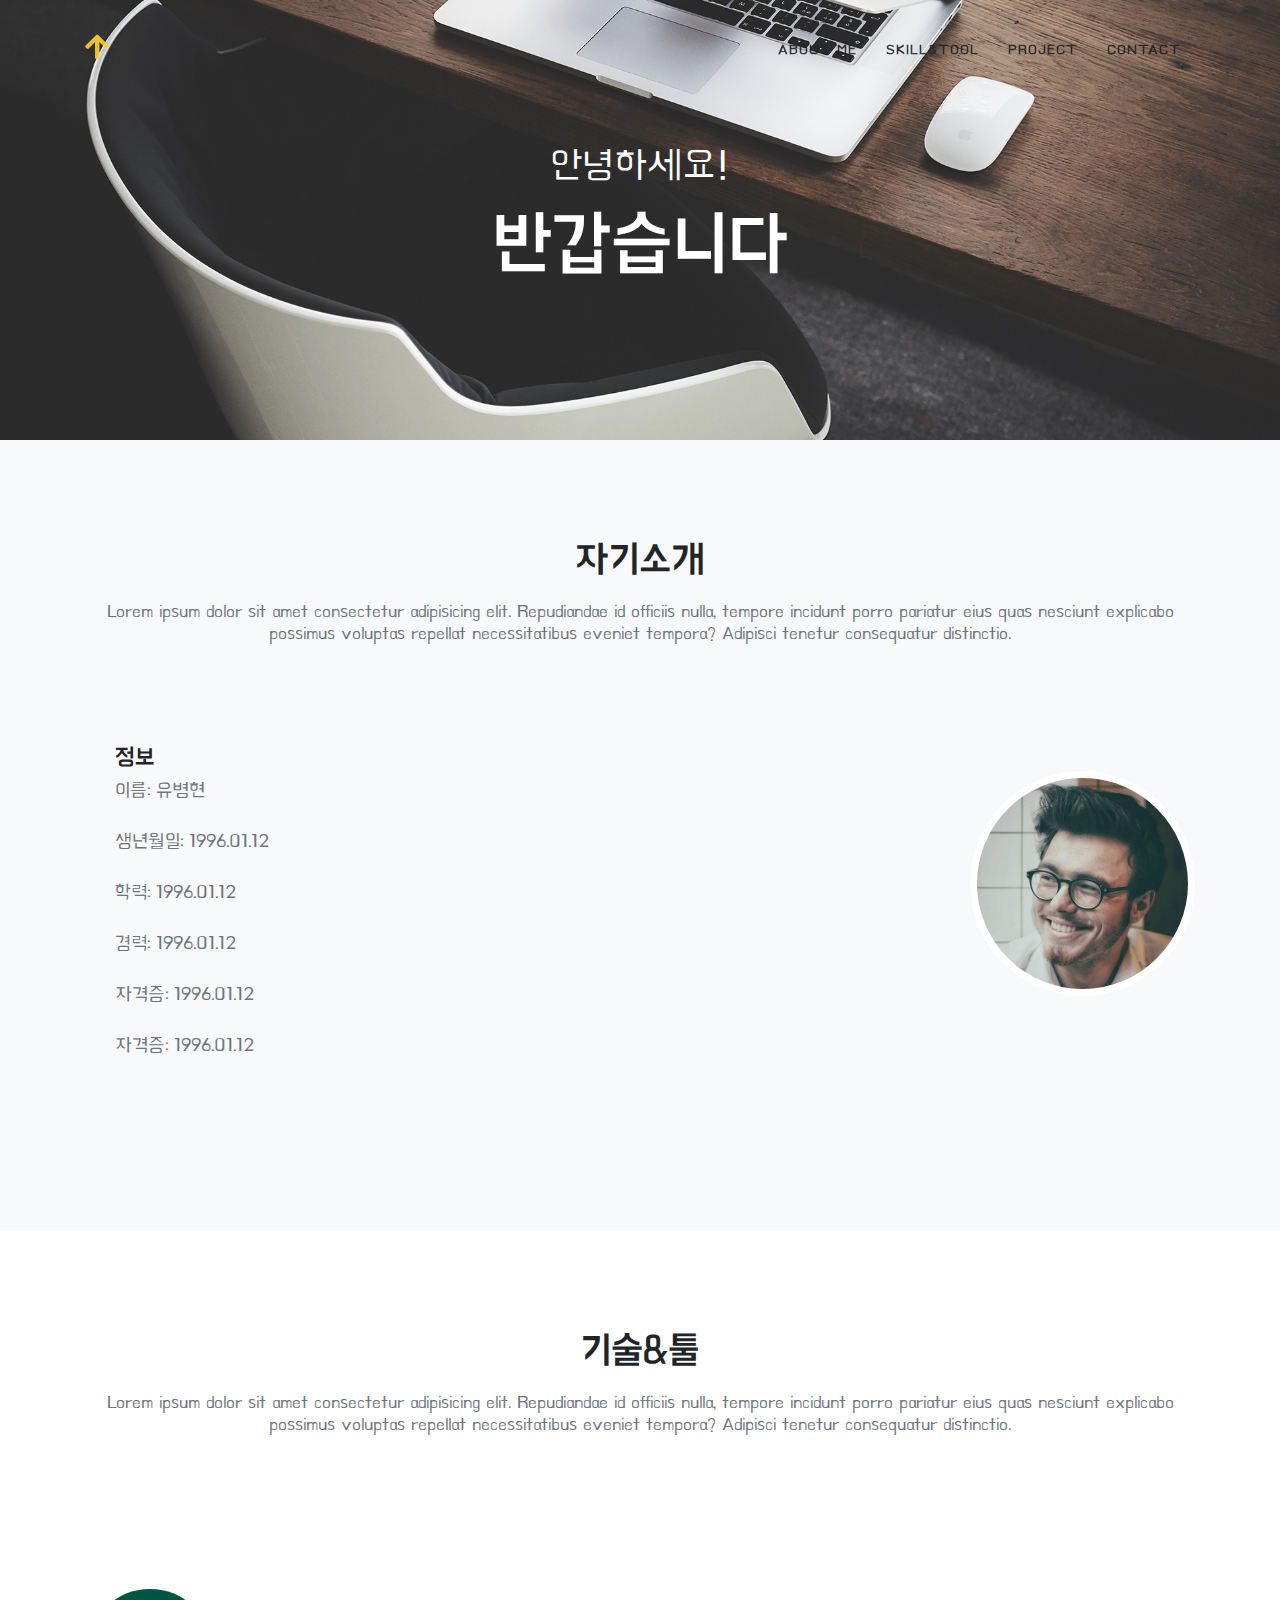
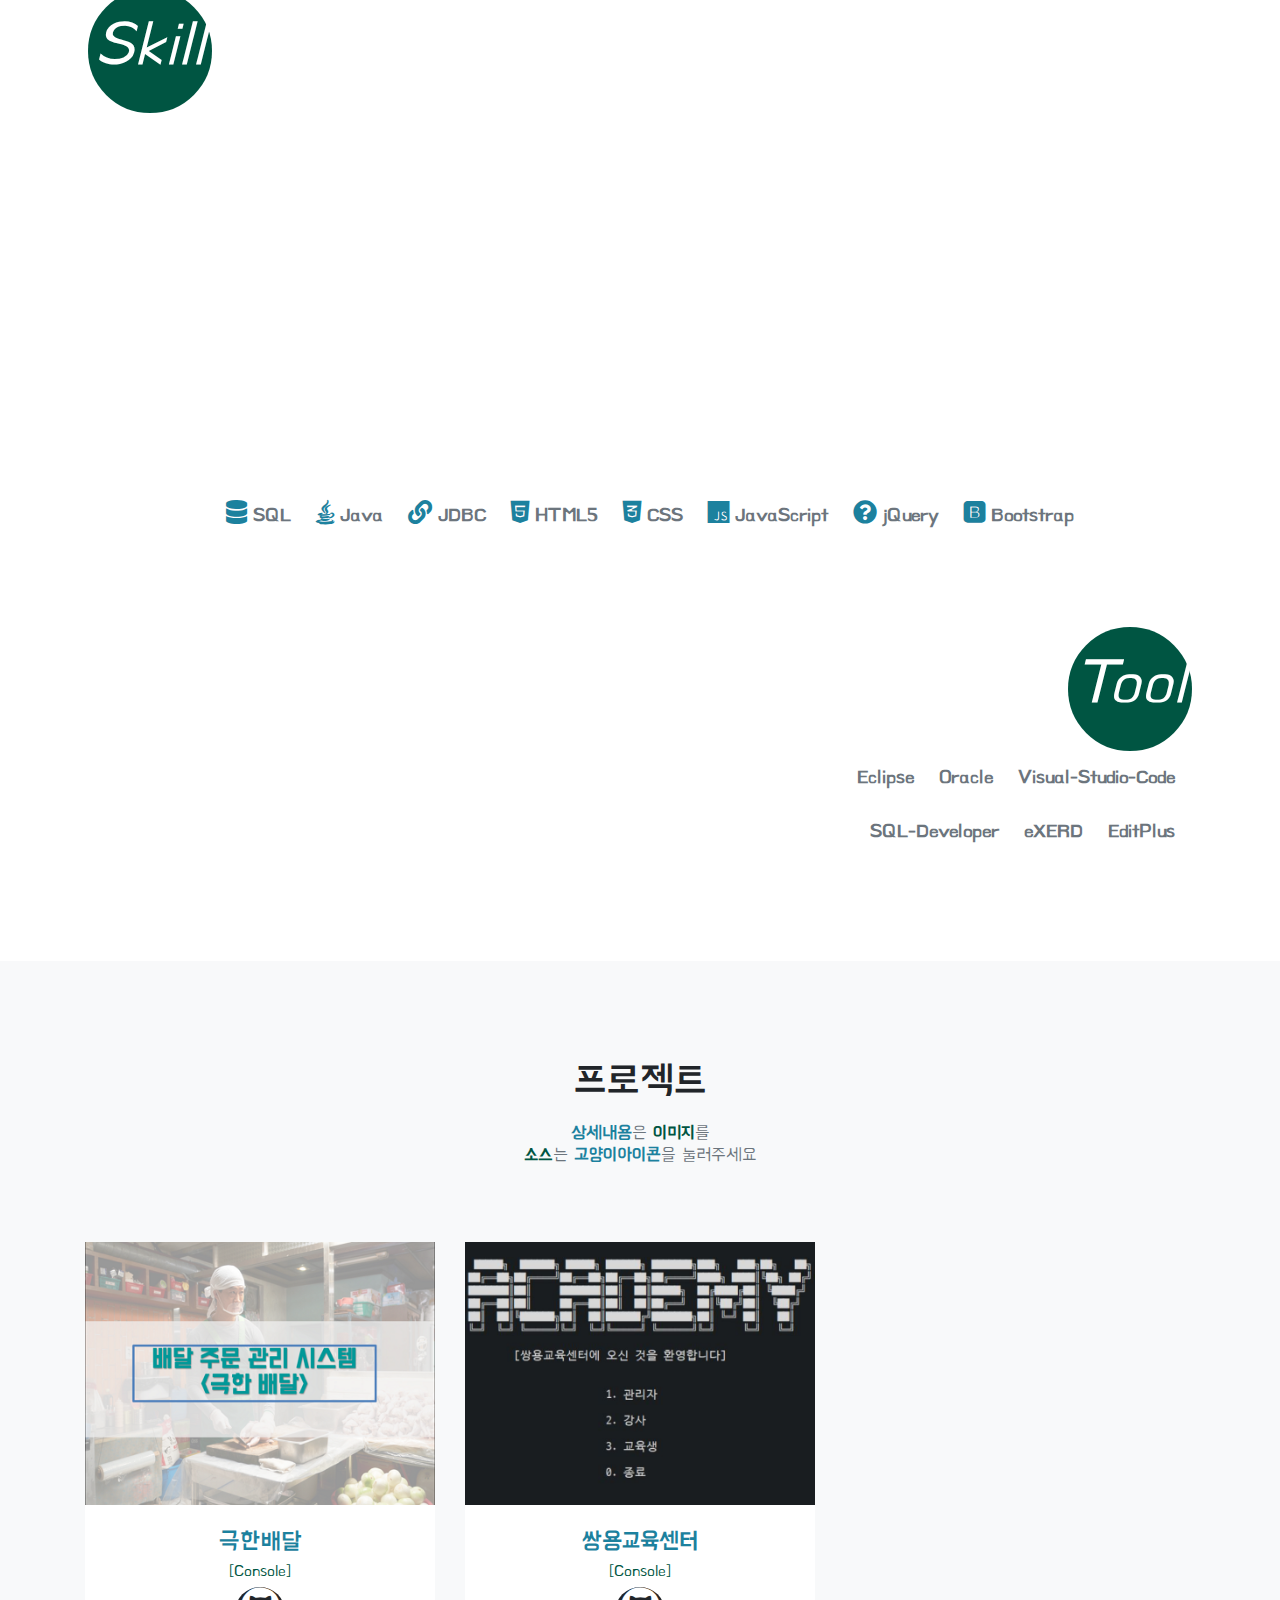
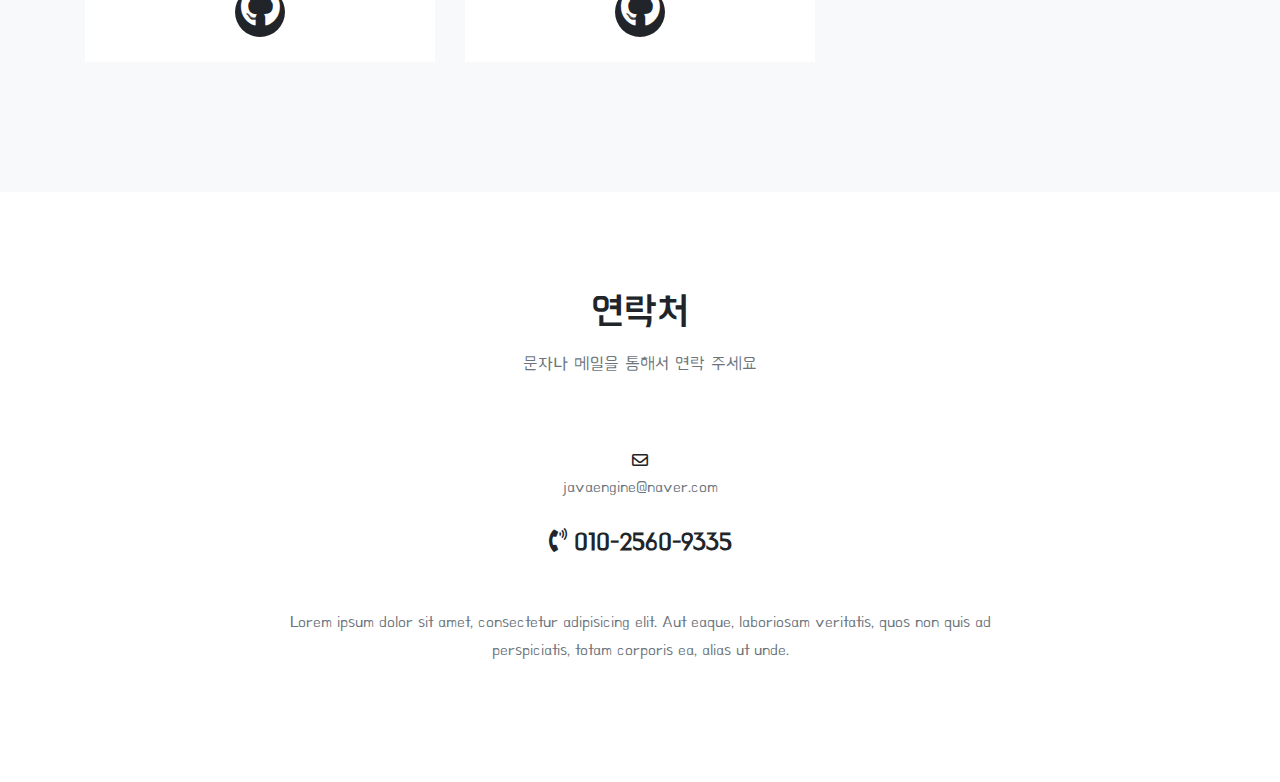
==== commit 11ee88de: "05.30[16:23]" ====
--- a/index.html
+++ b/index.html
@@ -43,6 +43,9 @@
             <a class="nav-link js-scroll-trigger" href="#services">About Me</a>
           </li>
           <li class="nav-item">
+            <a class="nav-link js-scroll-trigger" href="#about">Skill&Tool</a>
+          </li>
+          <li class="nav-item">
             <a class="nav-link js-scroll-trigger" href="#portfolio">Project</a>
           </li>
           <li class="nav-item">
@@ -65,14 +68,14 @@
   </header>
 
   <!-- Services -->
-  <section class="page-section" id="services">
+  <section class="page-section bg-light" id="services">
     <div class="container">
       <div class="row">
         <div class="col-lg-12 text-center">
           <h2 class="section-heading text-uppercase">자기소개</h2>
           <h3 class="section-subheading text-muted">Lorem ipsum dolor sit amet consectetur adipisicing elit. Repudiandae id officiis nulla, tempore incidunt porro pariatur eius quas nesciunt explicabo possimus voluptas repellat necessitatibus eveniet tempora? Adipisci tenetur consequatur distinctio.</h3>
-          <div class="team-member">
-            <div style="text-align: left; display: inline-block;">
+          <div class="team-member" style="text-align: left;">
+            <div style="text-align: left; display: inline-block; margin-left: 30px; ">
               <h4>정보</h4>
               <p class="text-muted" style="font-size: 20px;">이름: 유병현</p>
               <p class="text-muted" style="font-size: 20px;">생년월일: 1996.01.12</p>
@@ -81,48 +84,73 @@
               <p class="text-muted" style="font-size: 20px;">자격증: 1996.01.12</p>
               <p class="text-muted" style="font-size: 20px;">자격증: 1996.01.12</p>
             </div>
+            
             <div style="float: right; padding-top: 50px;">
               <img class="mx-auto rounded-circle" src="img/2.jpg" alt="">
             </div>
-          </div>
-        </div>
-      </div>
-      <div class="row text-center" style="padding-top: 75px;">
-        <span class="fa-stack fa-4x">
-          <i class="fas fa-circle fa-stack-2x text-primary"></i>
-          <i class="fa-stack-1x fa-inverse">Skill</i>
-        </span>
-      </div>
-        <div>
-          <h4 class="service-heading text-muted" style="display: inline-block; margin-left: 20px;"><i style="font-size: 1.5em; color: #FFA738;" class="fas fa-database"></i> SQL</h4>
-          <h4 class="service-heading text-muted" style="display: inline-block; margin-left: 20px;"><i style="font-size: 1.5em; color: #FFA738;" class="fab fa-java"></i> Java</h4>
-          <h4 class="service-heading text-muted" style="display: inline-block; margin-left: 20px;">JDBC</h4>
-        </div>
-        <div>
-          <h4 class="service-heading text-muted" style="display: inline-block; margin-left: 20px;"><i style="font-size: 1.5em; color: #FFA738;" class="fab fa-html5"></i> HTML5</h4>
-          <h4 class="service-heading text-muted" style="display: inline-block; margin-left: 20px;"><i style="font-size: 1.5em; color: #FFA738;" class="fab fa-css3-alt"></i> CSS</h4>
-          <h4 class="service-heading text-muted" style="display: inline-block; margin-left: 20px;"><i style="font-size: 1.5em; color: #FFA738;" class="fab fa-js"></i> JavaScript</h4>
-          <h4 class="service-heading text-muted" style="display: inline-block; margin-left: 20px;"><i style="font-size: 1.5em; color: #FFA738;" class="fab fa-bootstrap"></i> Bootstrap</h4>
-          <h4 class="service-heading text-muted" style="display: inline-block; margin-left: 20px;">jQuery</h4>
-        </div>
-      <div style="text-align: right;">
+
+          </div>
+        </div>
+      </div>
+
+    </div>
+  </section>
+
+
+  <!-- About -->
+  <section class="page-section" id="about">
+    <div class="container">
+      <div class="row">
+        <div class="col-lg-12 text-center">
+          <h2 class="section-heading text-uppercase">기술&툴</h2>
+          <h3 class="section-subheading text-muted">Lorem ipsum dolor sit amet consectetur adipisicing elit. Repudiandae id officiis nulla, tempore incidunt porro pariatur eius quas nesciunt explicabo possimus voluptas repellat necessitatibus eveniet tempora? Adipisci tenetur consequatur distinctio.</h3>
+          <div class="team-member" style="text-align: left;">
+   
+            
+          </div>
+        </div>
+      </div>
+
+      
+        <div class="row text-center" style="padding-top: 75px; margin-bottom: -80px;">
+          <span class="fa-stack fa-4x">
+            <i class="fas fa-circle fa-stack-2x" style="color: #005542;"></i>
+            <i class="fa-stack-1x fa-inverse" >Skill</i>
+          </span>
+        </div>
+
+        <div id="chartdiv"></div>
+        <div style="width: 70px; height: 30px; transform: translate(0px,-30px); background-color: white;" ></div>
+        
+        <div style="text-align: center; margin-top: -80px; transform: translate(0,0);">
+          <h5 class="service-heading text-muted" style="display: inline-block; margin-left: 20px;"><i style="font-size: 1.2em; color: #1c819e;" class="fas fa-database"></i> SQL</h5>
+          <h5 class="service-heading text-muted" style="display: inline-block; margin-left: 20px;"><i style="font-size: 1.2em; color: #1c819e;" class="fab fa-java"></i> Java</h5>
+          <h5 class="service-heading text-muted" style="display: inline-block; margin-left: 20px;"><i style="font-size: 1.2em; color: #1c819e;" class="fas fa-link"></i> JDBC</h5>
+          <h5 class="service-heading text-muted" style="display: inline-block; margin-left: 20px;"><i style="font-size: 1.2em; color: #1c819e;" class="fab fa-html5"></i> HTML5</h5>
+          <h5 class="service-heading text-muted" style="display: inline-block; margin-left: 20px;"><i style="font-size: 1.2em; color: #1c819e;" class="fab fa-css3-alt"></i> CSS</h5>
+          <h5 class="service-heading text-muted" style="display: inline-block; margin-left: 20px;"><i style="font-size: 1.2em; color: #1c819e;" class="fab fa-js"></i> JavaScript</h5>
+          <h5 class="service-heading text-muted" style="display: inline-block; margin-left: 20px;"><i style="font-size: 1.2em; color: #1c819e;" class="fas fa-question-circle"></i> jQuery</h5>
+          <h5 class="service-heading text-muted" style="display: inline-block; margin-left: 20px;"><i style="font-size: 1.2em; color: #1c819e;" class="fab fa-bootstrap"></i> Bootstrap</h5>
+        </div>
+
+      <div style="text-align: right; margin-top: 80px;">
         <span class="fa-stack fa-4x" style="margin-right: -15px;">
-          <i class="fas fa-circle fa-stack-2x text-primary"></i>
+          <i class="fas fa-circle fa-stack-2x" style="color: #005542;"></i>
           <i class="fa-stack-1x fa-inverse">Tool</i>
         </span>
       </div>
+        <div style="text-align: right;" >
+          <h5 class="service-heading text-muted" style="display: inline-block; margin-right: 20px;">Eclipse</h4>
+          <h5 class="service-heading text-muted" style="display: inline-block; margin-right: 20px;">Oracle</h4>
+          <h5 class="service-heading text-muted" style="display: inline-block; margin-right: 20px;">Visual-Studio-Code</h4>
+        </div>
         <div style="text-align: right;">
-          <h4 class="service-heading text-muted" style="display: inline-block; margin-right: 20px;">Eclipse</h4>
-          <h4 class="service-heading text-muted" style="display: inline-block; margin-right: 20px;">Oracle</h4>
-          <h4 class="service-heading text-muted" style="display: inline-block; margin-right: 20px;">Visual-Studio-Code</h4>
-        </div>
-        <div style="text-align: right;">
-            <h4 class="service-heading text-muted" style="display: inline-block; margin-right: 20px;">SQL-Developer</h4>
-            <h4 class="service-heading text-muted" style="display: inline-block; margin-right: 20px;">eXERD</h4>
-            <h4 class="service-heading text-muted" style="display: inline-block; margin-right: 20px;">EditPlus</h4>
-        </div>
-    </div>
-  </section>
+            <h5 class="service-heading text-muted" style="display: inline-block; margin-right: 20px;">SQL-Developer</h4>
+            <h5 class="service-heading text-muted" style="display: inline-block; margin-right: 20px;">eXERD</h4>
+            <h5 class="service-heading text-muted" style="display: inline-block; margin-right: 20px;">EditPlus</h4>
+        </div>
+    </div>
+    </section>
 
   <!-- Portfolio Grid -->
   <section class="bg-light page-section" id="portfolio">
@@ -133,8 +161,8 @@
           <h2 class="section-heading text-uppercase">프로젝트</h2>
           <h3 class="section-subheading text-muted">
             <!-- <i class="fas fa-exclamation-circle" ></i>  -->
-            상세내용은 <span style="color: #FFA738; font-weight: bold;">이미지</span><br>
-            소스는 <span style="color: #FFA738; font-weight: bold;">고양이아이콘</span>을 눌러주세요
+            <span style="color: #1c819e; font-weight: bold;">상세내용</span>은 <span style="color: #005542; font-weight: bold;">이미지</span>를<br>
+            <span style="color: #005542; font-weight: bold;">소스</span>는 <span style="color: #1c819e; font-weight: bold;">고양이아이콘</span>을 눌러주세요
           </h3>
         </div>
       </div>
@@ -151,8 +179,8 @@
             <img class="img-fluid" src="img/portfolio/01-previe.png" alt="">
           </a>
           <div class="portfolio-caption">
-            <h4>극한배달</h4>
-            <p class="text-muted">[Console]</p>
+            <h4 style="color: #1c819e;">극한배달</h4>
+            <p style="color: #005542;">[Console]</p>
             <ul class="list-inline social-buttons">
               <li class="list-inline-item">
                 <a href="#" style="font-size: 40px;">
@@ -173,8 +201,8 @@
             <img class="img-fluid" src="img/portfolio/02-preview.png" alt="">
           </a>
           <div class="portfolio-caption">
-            <h4>쌍용교육센터</h4>
-            <p class="text-muted">[Console]</p>
+            <h4 style="color: #1c819e;">쌍용교육센터</h4>
+            <p style="color: #005542;">[Console]</p>
             <ul class="list-inline social-buttons">
                 <li class="list-inline-item">
                   <a href="#" style="font-size: 40px;">
@@ -284,39 +312,6 @@
       </div>
     </div>
   </section>
-
-
-
-
-
-
-
-
-
-
-
-
-
-
-
-
-
-
-
-
-
-
-
-
-
-
-
-
-
-
-
-
-
 
 
 
@@ -356,7 +351,7 @@
                     <li data-target="#carouselExampleIndicators stylec" style="background-color: #212529;" data-slide-to="5"></li>
                    
                   </ol>
-
+                  
                   <div class="carousel-inner">
                     <div class="carousel-item active">
                       <img class="d-block w-100" src="img/team/1.jpg">
@@ -617,6 +612,64 @@
   <!-- Custom scripts for this template -->
   <script src="js/agency.min.js"></script>
 
+  <!-- Resources -->
+<script src="https://www.amcharts.com/lib/4/core.js"></script>
+<script src="https://www.amcharts.com/lib/4/charts.js"></script>
+<script src="https://www.amcharts.com/lib/4/themes/animated.js"></script>
+
+<!-- Chart code -->
+<script>
+  am4core.ready(function() {
+
+  // Themes begin
+  am4core.useTheme(am4themes_animated);
+  // Themes end
+
+  /* Create chart instance */
+  var chart = am4core.create("chartdiv", am4charts.RadarChart);
+
+  /* Add data */
+  chart.data = [{
+    "country": "SQL",
+    "litres": 85
+  }, {
+    "country": "Java",
+    "litres": 95
+  }, {
+    "country": "JDBC",
+    "litres": 65
+  }, {
+    "country": "HTML5",
+    "litres": 85
+  }, {
+    "country": "CSS",
+    "litres": 75
+  }, {
+    "country": "JavaScript",
+    "litres": 90
+  }, {
+    "country": "Bootstrap",
+    "litres": 75
+  }];
+
+  /* Create axes */
+  var categoryAxis = chart.xAxes.push(new am4charts.CategoryAxis());
+  categoryAxis.dataFields.category = "country";
+
+  var valueAxis = chart.yAxes.push(new am4charts.ValueAxis());
+  valueAxis.renderer.axisFills.template.fill = chart.colors.getIndex(2);
+  valueAxis.renderer.axisFills.template.fillOpacity = 0.05;
+
+  /* Create and configure series */
+  var series = chart.series.push(new am4charts.RadarSeries());
+  series.dataFields.valueY = "litres";
+  series.dataFields.categoryX = "country";
+  series.name = "Sales";
+  series.strokeWidth = 3;
+
+  }); // end am4core.ready()
+  </script>
+
 </body>
 
 </html>
--- a/css/agency.css
+++ b/css/agency.css
@@ -3,10 +3,23 @@
  * Copyright 2013-2019 Start Bootstrap
  * Licensed under MIT (https://github.com/BlackrockDigital/startbootstrap-agency/blob/master/LICENSE)
  */
+@font-face {
+  font-family: "bmAir";
+  src: url('../vendor/baemin/BMHANNAAir_ttf.ttf');
+}
+
+#chartdiv {
+  width: 100%;
+  height: 500px;
+}
+
+
+
+
 
 body {
   overflow-x: hidden;
-  font-family: 'Roboto Slab', -apple-system, BlinkMacSystemFont, 'Segoe UI', Roboto, 'Helvetica Neue', Arial, sans-serif, 'Apple Color Emoji', 'Segoe UI Emoji', 'Segoe UI Symbol', 'Noto Color Emoji';
+  font-family: 'bmAir';
 }
 
 p {
@@ -32,7 +45,7 @@
 h5,
 h6 {
   font-weight: 700;
-  font-family: 'Montserrat', -apple-system, BlinkMacSystemFont, 'Segoe UI', Roboto, 'Helvetica Neue', Arial, sans-serif, 'Apple Color Emoji', 'Segoe UI Emoji', 'Segoe UI Symbol', 'Noto Color Emoji';
+  font-family: 'bmAir';
 }
 
 .page-section {
@@ -46,12 +59,13 @@
 }
 
 .page-section h3.section-subheading {
-  font-size: 20px;
+  font-size: 18px;
   font-weight: 400;
   /* font-style: italic; */
   margin-bottom: 75px;
   text-transform: none;
-  font-family: 'Droid Serif', -apple-system, BlinkMacSystemFont, 'Segoe UI', Roboto, 'Helvetica Neue', Arial, sans-serif, 'Apple Color Emoji', 'Segoe UI Emoji', 'Segoe UI Symbol', 'Noto Color Emoji';
+  font-family: 'bmAir';
+
 }
 
 @media (min-width: 768px) {
@@ -61,7 +75,7 @@
 }
 
 .btn {
-  font-family: 'Montserrat', -apple-system, BlinkMacSystemFont, 'Segoe UI', Roboto, 'Helvetica Neue', Arial, sans-serif, 'Apple Color Emoji', 'Segoe UI Emoji', 'Segoe UI Symbol', 'Noto Color Emoji';
+  font-family: 'bmAir';
   font-weight: 700;
 }
 
@@ -121,12 +135,12 @@
   color: white;
   border: 0;
   background-color: #fed136;
-  font-family: 'Montserrat', -apple-system, BlinkMacSystemFont, 'Segoe UI', Roboto, 'Helvetica Neue', Arial, sans-serif, 'Apple Color Emoji', 'Segoe UI Emoji', 'Segoe UI Symbol', 'Noto Color Emoji';
+  font-family: 'bmAir';
 }
 
 #mainNav .navbar-brand {
   color: #fed136;
-  font-family: 'Kaushan Script', -apple-system, BlinkMacSystemFont, 'Segoe UI', Roboto, 'Helvetica Neue', Arial, sans-serif, 'Apple Color Emoji', 'Segoe UI Emoji', 'Segoe UI Symbol', 'Noto Color Emoji';
+  font-family: 'bmAir';
 }
 
 #mainNav .navbar-brand.active, #mainNav .navbar-brand:active, #mainNav .navbar-brand:focus, #mainNav .navbar-brand:hover {
@@ -139,7 +153,7 @@
   padding: 0.75em 0;
   letter-spacing: 1px;
   color:  #212529;
-  font-family: 'Montserrat', -apple-system, BlinkMacSystemFont, 'Segoe UI', Roboto, 'Helvetica Neue', Arial, sans-serif, 'Apple Color Emoji', 'Segoe UI Emoji', 'Segoe UI Symbol', 'Noto Color Emoji';
+  font-family: 'bmAir';
 }
 
 #mainNav .navbar-nav .nav-item .nav-link.active, #mainNav .navbar-nav .nav-item .nav-link:hover {
@@ -197,7 +211,7 @@
   /* font-style: italic; */
   line-height: 22px;
   margin-bottom: 25px;
-  font-family: 'Droid Serif', -apple-system, BlinkMacSystemFont, 'Segoe UI', Roboto, 'Helvetica Neue', Arial, sans-serif, 'Apple Color Emoji', 'Segoe UI Emoji', 'Segoe UI Symbol', 'Noto Color Emoji';
+  font-family: 'bmAir';
 }
 
 header.masthead .intro-text .intro-heading {
@@ -205,7 +219,7 @@
   font-weight: 700;
   line-height: 50px;
   margin-bottom: 25px;
-  font-family: 'Montserrat', -apple-system, BlinkMacSystemFont, 'Segoe UI', Roboto, 'Helvetica Neue', Arial, sans-serif, 'Apple Color Emoji', 'Segoe UI Emoji', 'Segoe UI Symbol', 'Noto Color Emoji';
+  font-family: 'bmAir';
 }
 
 @media (min-width: 768px) {
@@ -218,14 +232,14 @@
     /* font-style: italic; */
     line-height: 40px;
     margin-bottom: 25px;
-    font-family: 'Droid Serif', -apple-system, BlinkMacSystemFont, 'Segoe UI', Roboto, 'Helvetica Neue', Arial, sans-serif, 'Apple Color Emoji', 'Segoe UI Emoji', 'Segoe UI Symbol', 'Noto Color Emoji';
+    font-family: 'bmAir';
   }
   header.masthead .intro-text .intro-heading {
     font-size: 75px;
     font-weight: 700;
     line-height: 75px;
     margin-bottom: 50px;
-    font-family: 'Montserrat', -apple-system, BlinkMacSystemFont, 'Segoe UI', Roboto, 'Helvetica Neue', Arial, sans-serif, 'Apple Color Emoji', 'Segoe UI Emoji', 'Segoe UI Symbol', 'Noto Color Emoji';
+    font-family: 'bmAir';
   }
 }
 
@@ -298,7 +312,7 @@
   font-size: 16px;
   /* font-style: italic; */
   margin: 0;
-  font-family: 'Droid Serif', -apple-system, BlinkMacSystemFont, 'Segoe UI', Roboto, 'Helvetica Neue', Arial, sans-serif, 'Apple Color Emoji', 'Segoe UI Emoji', 'Segoe UI Symbol', 'Noto Color Emoji';
+  font-family: 'bmAir';
 }
 
 #portfolio * {
@@ -339,7 +353,7 @@
   font-size: 16px;
   /* font-style: italic; */
   margin: 20px 0 30px;
-  font-family: 'Droid Serif', -apple-system, BlinkMacSystemFont, 'Segoe UI', Roboto, 'Helvetica Neue', Arial, sans-serif, 'Apple Color Emoji', 'Segoe UI Emoji', 'Segoe UI Symbol', 'Noto Color Emoji';
+  font-family: 'bmAir';
 }
 
 .portfolio-modal .modal-content ul.list-inline {
@@ -636,25 +650,26 @@
 section#contact ::-webkit-input-placeholder {
   font-weight: 700;
   color: #ced4da;
-  font-family: 'Montserrat', -apple-system, BlinkMacSystemFont, 'Segoe UI', Roboto, 'Helvetica Neue', Arial, sans-serif, 'Apple Color Emoji', 'Segoe UI Emoji', 'Segoe UI Symbol', 'Noto Color Emoji';
+  font-family: 'bmAir';
 }
 
 section#contact :-moz-placeholder {
   font-weight: 700;
   color: #ced4da;
-  font-family: 'Montserrat', -apple-system, BlinkMacSystemFont, 'Segoe UI', Roboto, 'Helvetica Neue', Arial, sans-serif, 'Apple Color Emoji', 'Segoe UI Emoji', 'Segoe UI Symbol', 'Noto Color Emoji';
+  font-family: 'bmAir';
+  
 }
 
 section#contact ::-moz-placeholder {
   font-weight: 700;
   color: #ced4da;
-  font-family: 'Montserrat', -apple-system, BlinkMacSystemFont, 'Segoe UI', Roboto, 'Helvetica Neue', Arial, sans-serif, 'Apple Color Emoji', 'Segoe UI Emoji', 'Segoe UI Symbol', 'Noto Color Emoji';
+  font-family: 'bmAir';
 }
 
 section#contact :-ms-input-placeholder {
   font-weight: 700;
   color: #ced4da;
-  font-family: 'Montserrat', -apple-system, BlinkMacSystemFont, 'Segoe UI', Roboto, 'Helvetica Neue', Arial, sans-serif, 'Apple Color Emoji', 'Segoe UI Emoji', 'Segoe UI Symbol', 'Noto Color Emoji';
+  font-family: 'bmAir';
 }
 
 .footer {
@@ -666,7 +681,7 @@
   font-size: 90%;
   line-height: 40px;
   text-transform: none;
-  font-family: 'Montserrat', -apple-system, BlinkMacSystemFont, 'Segoe UI', Roboto, 'Helvetica Neue', Arial, sans-serif, 'Apple Color Emoji', 'Segoe UI Emoji', 'Segoe UI Symbol', 'Noto Color Emoji';
+  font-family: 'bmAir';
 }
 
 .footer ul.quicklinks {
@@ -674,7 +689,7 @@
   line-height: 40px;
   margin-bottom: 0;
   text-transform: none;
-  font-family: 'Montserrat', -apple-system, BlinkMacSystemFont, 'Segoe UI', Roboto, 'Helvetica Neue', Arial, sans-serif, 'Apple Color Emoji', 'Segoe UI Emoji', 'Segoe UI Symbol', 'Noto Color Emoji';
+  font-family: 'bmAir';
 }
 
 ul.social-buttons {
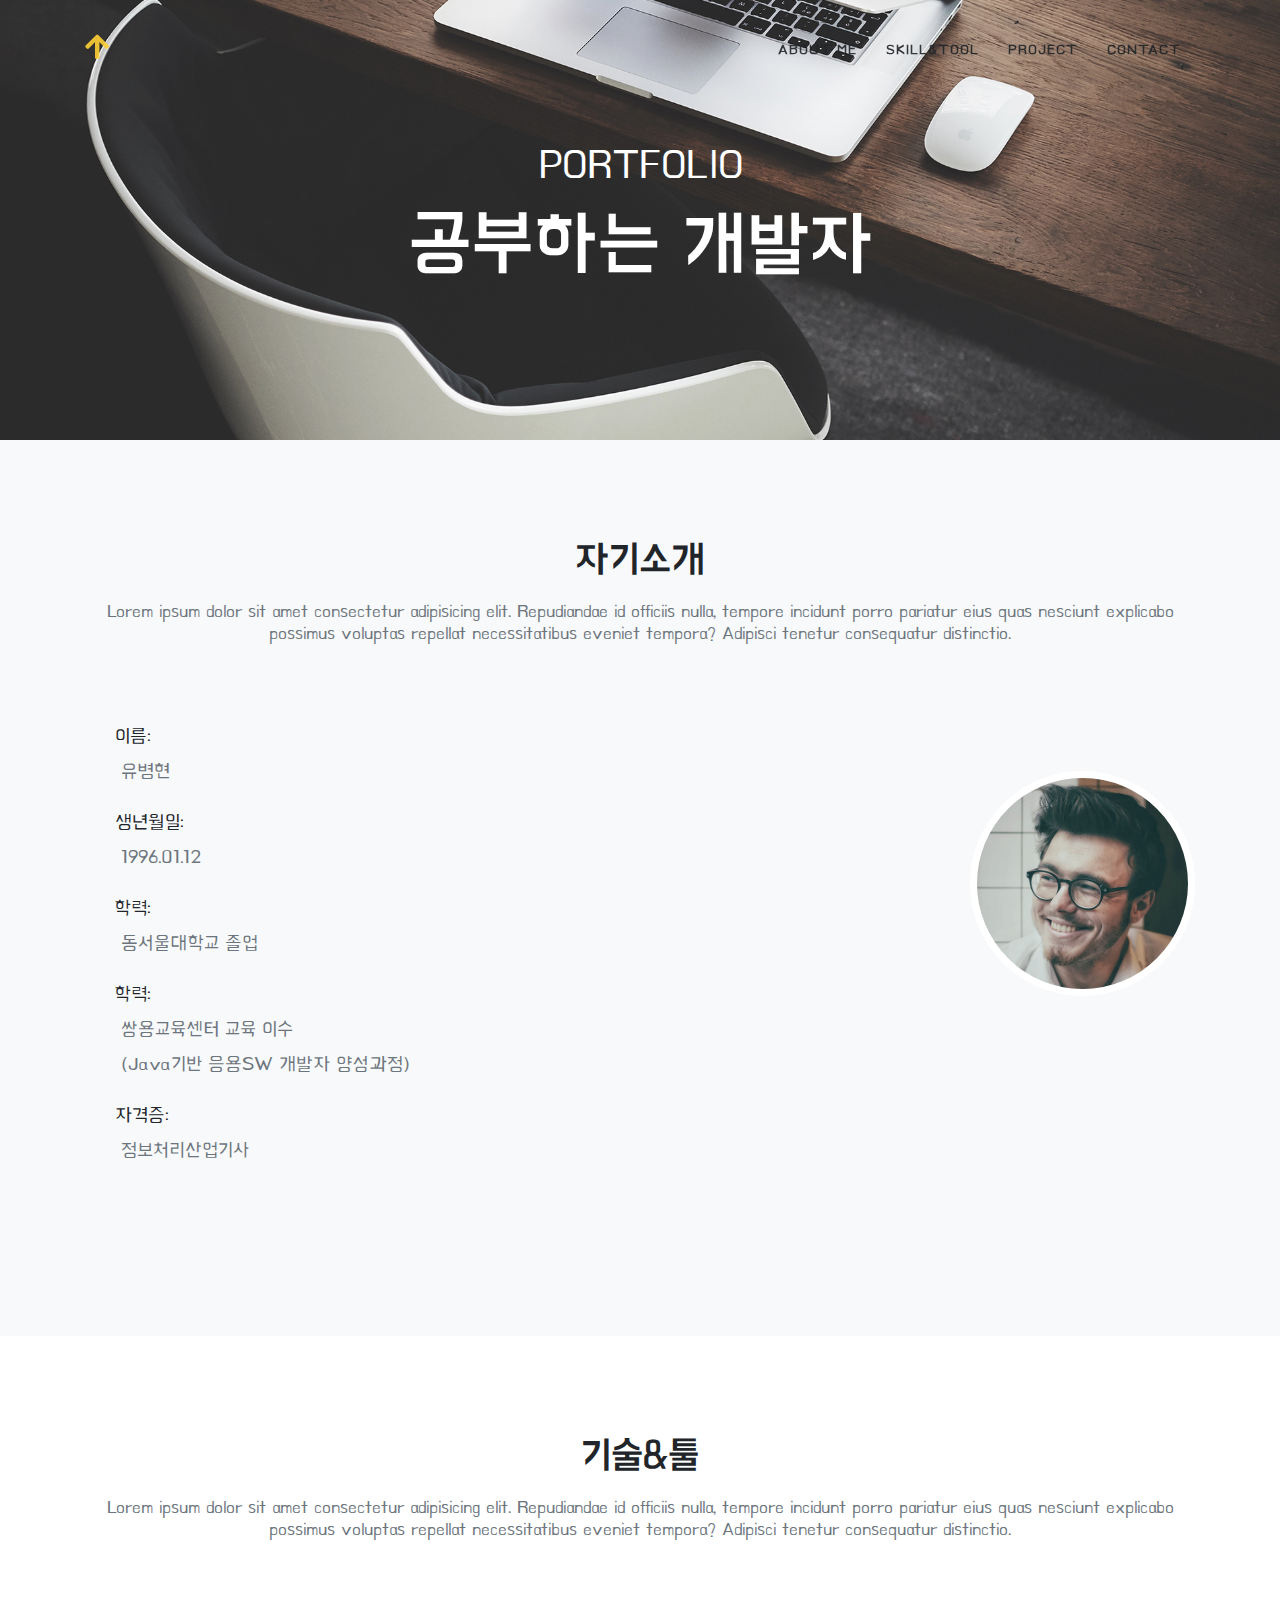
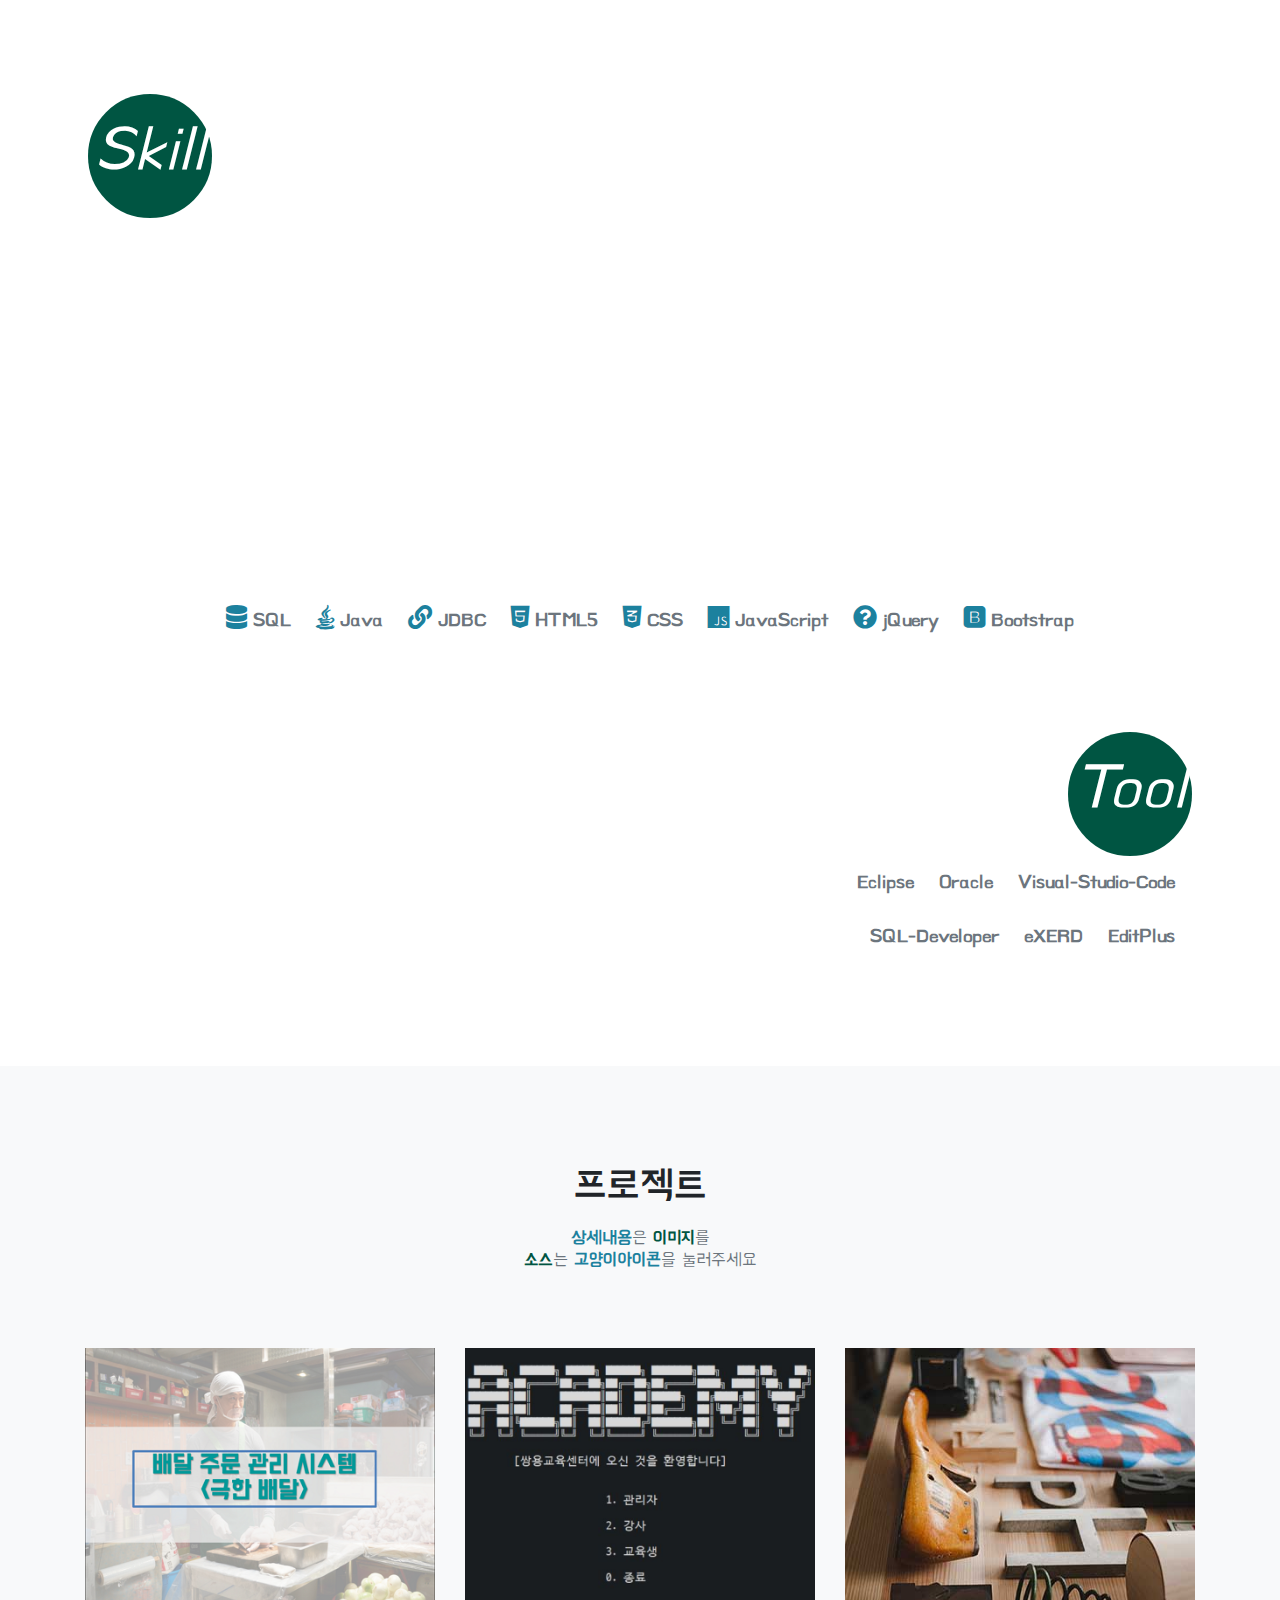
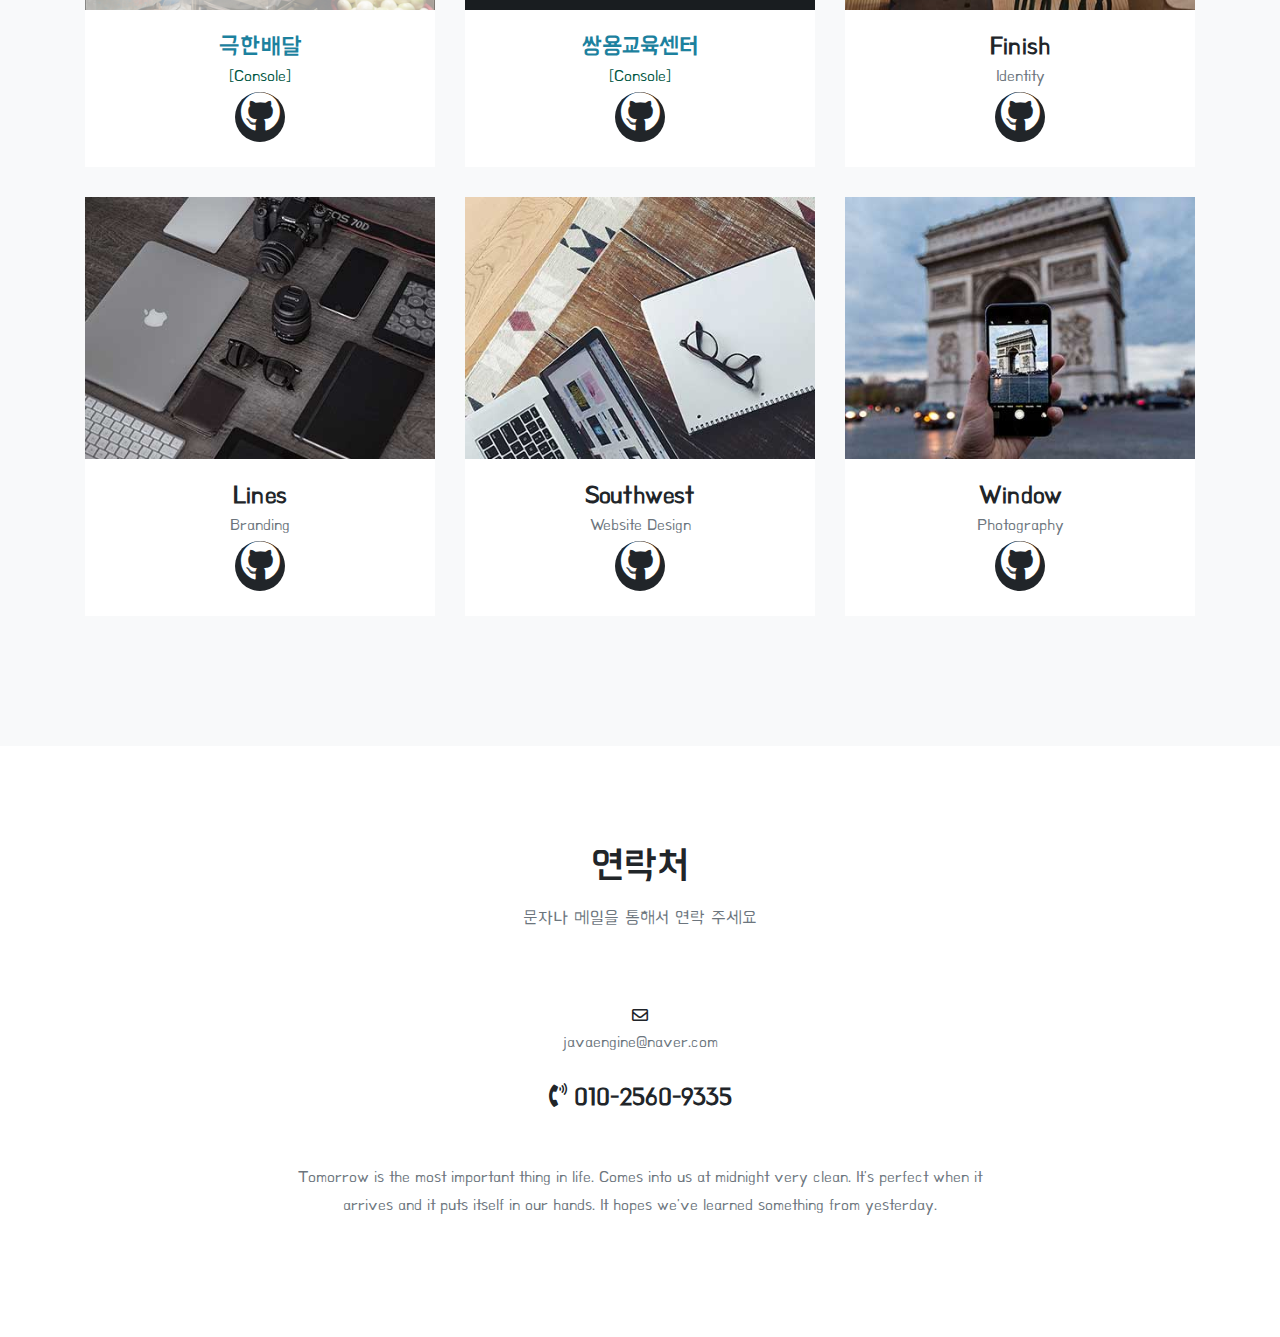
==== commit 1dc54df0: "ver0530_19:40" ====
--- a/index.html
+++ b/index.html
@@ -60,8 +60,8 @@
   <header class="masthead">
     <div class="container">
       <div class="intro-text">
-        <div class="intro-lead-in">안녕하세요!</div>
-        <div class="intro-heading text-uppercase">반갑습니다</div>
+        <div class="intro-lead-in">PORTFOLIO</div>
+        <div class="intro-heading text-uppercase">공부하는 개발자</div>
         <!-- <a class="btn btn-primary btn-xl text-uppercase js-scroll-trigger" href="#services">Tell Me More</a> -->
       </div>
     </div>
@@ -76,13 +76,11 @@
           <h3 class="section-subheading text-muted">Lorem ipsum dolor sit amet consectetur adipisicing elit. Repudiandae id officiis nulla, tempore incidunt porro pariatur eius quas nesciunt explicabo possimus voluptas repellat necessitatibus eveniet tempora? Adipisci tenetur consequatur distinctio.</h3>
           <div class="team-member" style="text-align: left;">
             <div style="text-align: left; display: inline-block; margin-left: 30px; ">
-              <h4>정보</h4>
-              <p class="text-muted" style="font-size: 20px;">이름: 유병현</p>
-              <p class="text-muted" style="font-size: 20px;">생년월일: 1996.01.12</p>
-              <p class="text-muted" style="font-size: 20px;">학력: 1996.01.12</p>
-              <p class="text-muted" style="font-size: 20px;">경력: 1996.01.12</p>
-              <p class="text-muted" style="font-size: 20px;">자격증: 1996.01.12</p>
-              <p class="text-muted" style="font-size: 20px;">자격증: 1996.01.12</p>
+              <p class="text-muted" style="font-size: 20px;"><span style="color: #212529;">이름: </span><br>&nbsp;유병현</p>
+              <p class="text-muted" style="font-size: 20px;"><span style="color: #212529;">생년월일: </span><br>&nbsp;1996.01.12</p>
+              <p class="text-muted" style="font-size: 20px;"><span style="color: #212529;">학력: </span><br>&nbsp;동서울대학교 졸업</p>
+              <p class="text-muted" style="font-size: 20px;"><span style="color: #212529;">학력: </span><br>&nbsp;쌍용교육센터 교육 이수<br>&nbsp;(Java기반 응용SW 개발자 양성과정)</p>
+              <p class="text-muted" style="font-size: 20px;"><span style="color: #212529;">자격증: </span><br>&nbsp;정보처리산업기사</p>
             </div>
             
             <div style="float: right; padding-top: 50px;">
@@ -183,7 +181,7 @@
             <p style="color: #005542;">[Console]</p>
             <ul class="list-inline social-buttons">
               <li class="list-inline-item">
-                <a href="#" style="font-size: 40px;">
+                <a href="https://github.com/YooBH0225/Delivery" style="font-size: 40px;" target="_blank">
                   <i class="fab fa-github"></i>
                 </a>
               </li>
@@ -205,7 +203,7 @@
             <p style="color: #005542;">[Console]</p>
             <ul class="list-inline social-buttons">
                 <li class="list-inline-item">
-                  <a href="#" style="font-size: 40px;">
+                  <a href="https://github.com/YooBH0225/Academy" style="font-size: 40px;" target="_blank">
                     <i class="fab fa-github"></i>
                   </a>
                 </li>
@@ -213,7 +211,7 @@
           </div>
         </div>
 
-        <!-- <div class="col-md-4 col-sm-6 portfolio-item">
+        <div class="col-md-4 col-sm-6 portfolio-item">
           <a class="portfolio-link" data-toggle="modal" href="#portfolioModal3">
             <div class="portfolio-hover">
               <div class="portfolio-hover-content">
@@ -225,6 +223,13 @@
           <div class="portfolio-caption">
             <h4>Finish</h4>
             <p class="text-muted">Identity</p>
+            <ul class="list-inline social-buttons">
+              <li class="list-inline-item">
+                <a href="#" style="font-size: 40px;">
+                  <i class="fab fa-github"></i>
+                </a>
+              </li>
+            </ul>
           </div>
         </div>
 
@@ -240,6 +245,13 @@
           <div class="portfolio-caption">
             <h4>Lines</h4>
             <p class="text-muted">Branding</p>
+            <ul class="list-inline social-buttons">
+              <li class="list-inline-item">
+                <a href="#" style="font-size: 40px;">
+                  <i class="fab fa-github"></i>
+                </a>
+              </li>
+            </ul>
           </div>
         </div>
 
@@ -255,6 +267,13 @@
           <div class="portfolio-caption">
             <h4>Southwest</h4>
             <p class="text-muted">Website Design</p>
+            <ul class="list-inline social-buttons">
+              <li class="list-inline-item">
+                <a href="#" style="font-size: 40px;">
+                  <i class="fab fa-github"></i>
+                </a>
+              </li>
+            </ul>
           </div>
         </div>
 
@@ -270,8 +289,15 @@
           <div class="portfolio-caption">
             <h4>Window</h4>
             <p class="text-muted">Photography</p>
-          </div>
-        </div> -->
+            <ul class="list-inline social-buttons">
+              <li class="list-inline-item">
+                <a href="#" style="font-size: 40px;">
+                  <i class="fab fa-github"></i>
+                </a>
+              </li>
+            </ul>
+          </div>
+        </div>
 
       </div>
     </div>
@@ -307,7 +333,7 @@
       </div>
       <div class="row">
         <div class="col-lg-8 mx-auto text-center">
-          <p class="large text-muted">Lorem ipsum dolor sit amet, consectetur adipisicing elit. Aut eaque, laboriosam veritatis, quos non quis ad perspiciatis, totam corporis ea, alias ut unde.</p>
+          <p class="large text-muted">Tomorrow is the most important thing in life. Comes into us at midnight very clean. It's perfect when it arrives and it puts itself in our hands. It hopes we've learned something from yesterday.</p>
         </div>
       </div>
     </div>
@@ -341,70 +367,40 @@
                 <p class="item-intro text-muted">Lorem ipsum, dolor sit amet consectetur adipisicing elit. Excepturi deleniti atque perspiciatis sed? Earum quasi nam aliquid nulla molestiae esse maiores voluptas corporis expedita velit, sunt, vel, sit facilis eos!</p>
                 
                 <!-- imgslider end -->
-                <div id="carouselExampleControls" class="carousel slide" data-ride="carousel">
-                  <ol class="carousel-indicators">
-                    <li data-target="#carouselExampleIndicators stylec" style="background-color: #212529;" data-slide-to="0" class="active"></li>
-                    <li data-target="#carouselExampleIndicators stylec" style="background-color: #212529;" data-slide-to="1"></li>
-                    <li data-target="#carouselExampleIndicators stylec" style="background-color: #212529;" data-slide-to="2"></li>
-                    <li data-target="#carouselExampleIndicators stylec" style="background-color: #212529;" data-slide-to="3"></li>
-                    <li data-target="#carouselExampleIndicators stylec" style="background-color: #212529;" data-slide-to="4"></li>
-                    <li data-target="#carouselExampleIndicators stylec" style="background-color: #212529;" data-slide-to="5"></li>
-                   
-                  </ol>
-                  
-                  <div class="carousel-inner">
-                    <div class="carousel-item active">
-                      <img class="d-block w-100" src="img/team/1.jpg">
-                      <div class="carousel-caption d-none d-md-block">
-                        <h5>...</h5>
-                        <p>...</p>
+                <div id="carouselExampleIndicators" class="carousel slide" data-ride="carousel">
+                    <ol class="carousel-indicators">
+                      <li data-target="#carouselExampleIndicators" style="background-color: black;" data-slide-to="0" class="active"></li>
+                      <li data-target="#carouselExampleIndicators" style="background-color: black;" data-slide-to="1"></li>
+                      <li data-target="#carouselExampleIndicators" style="background-color: black;" data-slide-to="2"></li>
+                      <li data-target="#carouselExampleIndicators" style="background-color: black;" data-slide-to="3"></li>
+                    </ol>
+                    <div class="carousel-inner">
+                      <div class="carousel-item active">
+                        <img class="d-block w-100" src="img/2.jpg" >
+                        <div class="carousel-caption d-none d-md-block">
+                          <h5>...</h5>
+                          <p>...</p>
+                        </div>
+                      </div>
+                      <div class="carousel-item">
+                        <img class="d-block w-100" src="img/team/1.jpg" >
+                      </div>
+                      <div class="carousel-item">
+                        <img class="d-block w-100" src="img/team/3.jpg" >
+                      </div>
+                      <div class="carousel-item">
+                        <img class="d-block w-100" src="img/2.jpg" >
                       </div>
                     </div>
-                    <div class="carousel-item">
-                      <img class="d-block w-100" src="img/2.jpg">
-                      <div class="carousel-caption d-none d-md-block">
-                        <h5>...</h5>
-                        <p>...</p>
-                      </div>
-                    </div>
-                    <div class="carousel-item">
-                      <img class="d-block w-100" src="img/team/3.jpg">
-                      <div class="carousel-caption d-none d-md-block">
-                        <h5>...</h5>
-                        <p>...</p>
-                      </div>
-                    </div>
-                    <div class="carousel-item">
-                      <img class="d-block w-100" src="img/team/1.jpg">
-                      <div class="carousel-caption d-none d-md-block">
-                        <h5>...</h5>
-                        <p>...</p>
-                      </div>
-                    </div>
-                    <div class="carousel-item">
-                      <img class="d-block w-100" src="img/2.jpg">
-                      <div class="carousel-caption d-none d-md-block">
-                        <h5>...</h5>
-                        <p>...</p>
-                      </div>
-                    </div>
-                    <div class="carousel-item">
-                      <img class="d-block w-100" src="img/team/3.jpg">
-                      <div class="carousel-caption d-none d-md-block">
-                        <h5>...</h5>
-                        <p>...</p>
-                      </div>
-                    </div>
+                    <a class="carousel-control-prev" href="#carouselExampleIndicators" role="button" data-slide="prev">
+                      <span class="carousel-control-prev-icon" aria-hidden="true"></span>
+                      <span class="sr-only">Previous</span>
+                    </a>
+                    <a class="carousel-control-next" href="#carouselExampleIndicators" role="button" data-slide="next">
+                      <span class="carousel-control-next-icon" aria-hidden="true"></span>
+                      <span class="sr-only">Next</span>
+                    </a>
                   </div>
-                  <a class="carousel-control-prev" href="#carouselExampleControls" role="button" data-slide="prev">
-                    <span class="carousel-control-prev-icon" aria-hidden="true"></span>
-                    <span class="sr-only">Previous</span>
-                  </a>
-                  <a class="carousel-control-next" href="#carouselExampleControls" role="button" data-slide="next">
-                    <span class="carousel-control-next-icon" aria-hidden="true"></span>
-                    <span class="sr-only">Next</span>
-                  </a>
-                </div>
 
 
                 <p>Use this area to describe your project. Lorem ipsum dolor sit amet, consectetur adipisicing elit. Est blanditiis dolorem culpa incidunt minus dignissimos deserunt repellat aperiam quasi sunt officia expedita beatae cupiditate, maiores repudiandae, nostrum, reiciendis facere nemo!</p>
@@ -440,7 +436,45 @@
                 <!-- Project Details Go Here -->
                 <h2 class="text-uppercase">Project Name</h2>
                 <p class="item-intro text-muted">Lorem ipsum dolor sit amet consectetur.</p>
-                <img class="img-fluid d-block mx-auto" src="img/portfolio/02-full.jpg" alt="">
+
+                <!-- img slider -->
+                <div id="carouselExampleIndicators" class="carousel slide" data-ride="carousel">
+                  <ol class="carousel-indicators">
+                    <li data-target="#carouselExampleIndicators" style="background-color: black;" data-slide-to="0" class="active"></li>
+                    <li data-target="#carouselExampleIndicators" style="background-color: black;" data-slide-to="1"></li>
+                    <li data-target="#carouselExampleIndicators" style="background-color: black;" data-slide-to="2"></li>
+                    <li data-target="#carouselExampleIndicators" style="background-color: black;" data-slide-to="3"></li>
+                  </ol>
+                  <div class="carousel-inner">
+                    <div class="carousel-item active">
+                      <img class="d-block w-100" src="img/2.jpg" >
+                      <div class="carousel-caption d-none d-md-block">
+                        <h5>...</h5>
+                        <p>...</p>
+                      </div>
+                    </div>
+                    <div class="carousel-item">
+                      <img class="d-block w-100" src="img/team/1.jpg" >
+                    </div>
+                    <div class="carousel-item">
+                      <img class="d-block w-100" src="img/team/3.jpg" >
+                    </div>
+                    <div class="carousel-item">
+                      <img class="d-block w-100" src="img/2.jpg" >
+                    </div>
+                  </div>
+                  <a class="carousel-control-prev" href="#carouselExampleIndicators" role="button" data-slide="prev">
+                    <span class="carousel-control-prev-icon" aria-hidden="true"></span>
+                    <span class="sr-only">Previous</span>
+                  </a>
+                  <a class="carousel-control-next" href="#carouselExampleIndicators" role="button" data-slide="next">
+                    <span class="carousel-control-next-icon" aria-hidden="true"></span>
+                    <span class="sr-only">Next</span>
+                  </a>
+                </div>
+
+
+
                 <p>Use this area to describe your project. Lorem ipsum dolor sit amet, consectetur adipisicing elit. Est blanditiis dolorem culpa incidunt minus dignissimos deserunt repellat aperiam quasi sunt officia expedita beatae cupiditate, maiores repudiandae, nostrum, reiciendis facere nemo!</p>
                 <ul class="list-inline">
                   <li>Date: January 2017</li>
@@ -462,7 +496,7 @@
 
   <!-- Modal 3 -->
 
-  <!-- <div class="portfolio-modal modal fade" id="portfolioModal3" tabindex="-1" role="dialog" aria-hidden="true">
+  <div class="portfolio-modal modal fade" id="portfolioModal3" tabindex="-1" role="dialog" aria-hidden="true">
     <div class="modal-dialog">
       <div class="modal-content">
         <div class="close-modal" data-dismiss="modal">
@@ -473,10 +507,10 @@
         <div class="container">
           <div class="row">
             <div class="col-lg-8 mx-auto">
-              <div class="modal-body"> -->
+              <div class="modal-body">
 
                 <!-- Project Details Go Here -->
-                <!-- <h2 class="text-uppercase">Project Name</h2>
+                <h2 class="text-uppercase">Project Name</h2>
                 <p class="item-intro text-muted">Lorem ipsum dolor sit amet consectetur.</p>
                 <img class="img-fluid d-block mx-auto" src="img/portfolio/03-full.jpg" alt="">
                 <p>Use this area to describe your project. Lorem ipsum dolor sit amet, consectetur adipisicing elit. Est blanditiis dolorem culpa incidunt minus dignissimos deserunt repellat aperiam quasi sunt officia expedita beatae cupiditate, maiores repudiandae, nostrum, reiciendis facere nemo!</p>
@@ -494,10 +528,10 @@
         </div>
       </div>
     </div>
-  </div> -->
+  </div>
 
   <!-- Modal 4 -->
-  <!-- <div class="portfolio-modal modal fade" id="portfolioModal4" tabindex="-1" role="dialog" aria-hidden="true">
+  <div class="portfolio-modal modal fade" id="portfolioModal4" tabindex="-1" role="dialog" aria-hidden="true">
     <div class="modal-dialog">
       <div class="modal-content">
         <div class="close-modal" data-dismiss="modal">
@@ -508,9 +542,9 @@
         <div class="container">
           <div class="row">
             <div class="col-lg-8 mx-auto">
-              <div class="modal-body"> -->
+              <div class="modal-body">
                 <!-- Project Details Go Here -->
-                <!-- <h2 class="text-uppercase">Project Name</h2>
+                <h2 class="text-uppercase">Project Name</h2>
                 <p class="item-intro text-muted">Lorem ipsum dolor sit amet consectetur.</p>
                 <img class="img-fluid d-block mx-auto" src="img/portfolio/04-full.jpg" alt="">
                 <p>Use this area to describe your project. Lorem ipsum dolor sit amet, consectetur adipisicing elit. Est blanditiis dolorem culpa incidunt minus dignissimos deserunt repellat aperiam quasi sunt officia expedita beatae cupiditate, maiores repudiandae, nostrum, reiciendis facere nemo!</p>
@@ -528,10 +562,10 @@
         </div>
       </div>
     </div>
-  </div> -->
+  </div>
 
   <!-- Modal 5 -->
-  <!-- <div class="portfolio-modal modal fade" id="portfolioModal5" tabindex="-1" role="dialog" aria-hidden="true">
+  <div class="portfolio-modal modal fade" id="portfolioModal5" tabindex="-1" role="dialog" aria-hidden="true">
     <div class="modal-dialog">
       <div class="modal-content">
         <div class="close-modal" data-dismiss="modal">
@@ -542,9 +576,9 @@
         <div class="container">
           <div class="row">
             <div class="col-lg-8 mx-auto">
-              <div class="modal-body"> -->
+              <div class="modal-body">
                 <!-- Project Details Go Here -->
-                <!-- <h2 class="text-uppercase">Project Name</h2>
+                <h2 class="text-uppercase">Project Name</h2>
                 <p class="item-intro text-muted">Lorem ipsum dolor sit amet consectetur.</p>
                 <img class="img-fluid d-block mx-auto" src="img/portfolio/05-full.jpg" alt="">
                 <p>Use this area to describe your project. Lorem ipsum dolor sit amet, consectetur adipisicing elit. Est blanditiis dolorem culpa incidunt minus dignissimos deserunt repellat aperiam quasi sunt officia expedita beatae cupiditate, maiores repudiandae, nostrum, reiciendis facere nemo!</p>
@@ -562,10 +596,10 @@
         </div>
       </div>
     </div>
-  </div> -->
+  </div>
 
   <!-- Modal 6 -->
-  <!-- <div class="portfolio-modal modal fade" id="portfolioModal6" tabindex="-1" role="dialog" aria-hidden="true">
+  <div class="portfolio-modal modal fade" id="portfolioModal6" tabindex="-1" role="dialog" aria-hidden="true">
     <div class="modal-dialog">
       <div class="modal-content">
         <div class="close-modal" data-dismiss="modal">
@@ -576,9 +610,9 @@
         <div class="container">
           <div class="row">
             <div class="col-lg-8 mx-auto">
-              <div class="modal-body"> -->
+              <div class="modal-body">
                 <!-- Project Details Go Here -->
-                <!-- <h2 class="text-uppercase">Project Name</h2>
+                <h2 class="text-uppercase">Project Name</h2>
                 <p class="item-intro text-muted">Lorem ipsum dolor sit amet consectetur.</p>
                 <img class="img-fluid d-block mx-auto" src="img/portfolio/06-full.jpg" alt="">
                 <p>Use this area to describe your project. Lorem ipsum dolor sit amet, consectetur adipisicing elit. Est blanditiis dolorem culpa incidunt minus dignissimos deserunt repellat aperiam quasi sunt officia expedita beatae cupiditate, maiores repudiandae, nostrum, reiciendis facere nemo!</p>
@@ -596,7 +630,7 @@
         </div>
       </div>
     </div>
-  </div> -->
+  </div>
 
   <!-- Bootstrap core JavaScript -->
   <script src="vendor/jquery/jquery.min.js"></script>
@@ -668,6 +702,11 @@
   series.strokeWidth = 3;
 
   }); // end am4core.ready()
+
+  //포트폴리오 이미지 속도조절
+  $('.carousel').carousel({
+  interval: 10000
+})
   </script>
 
 </body>
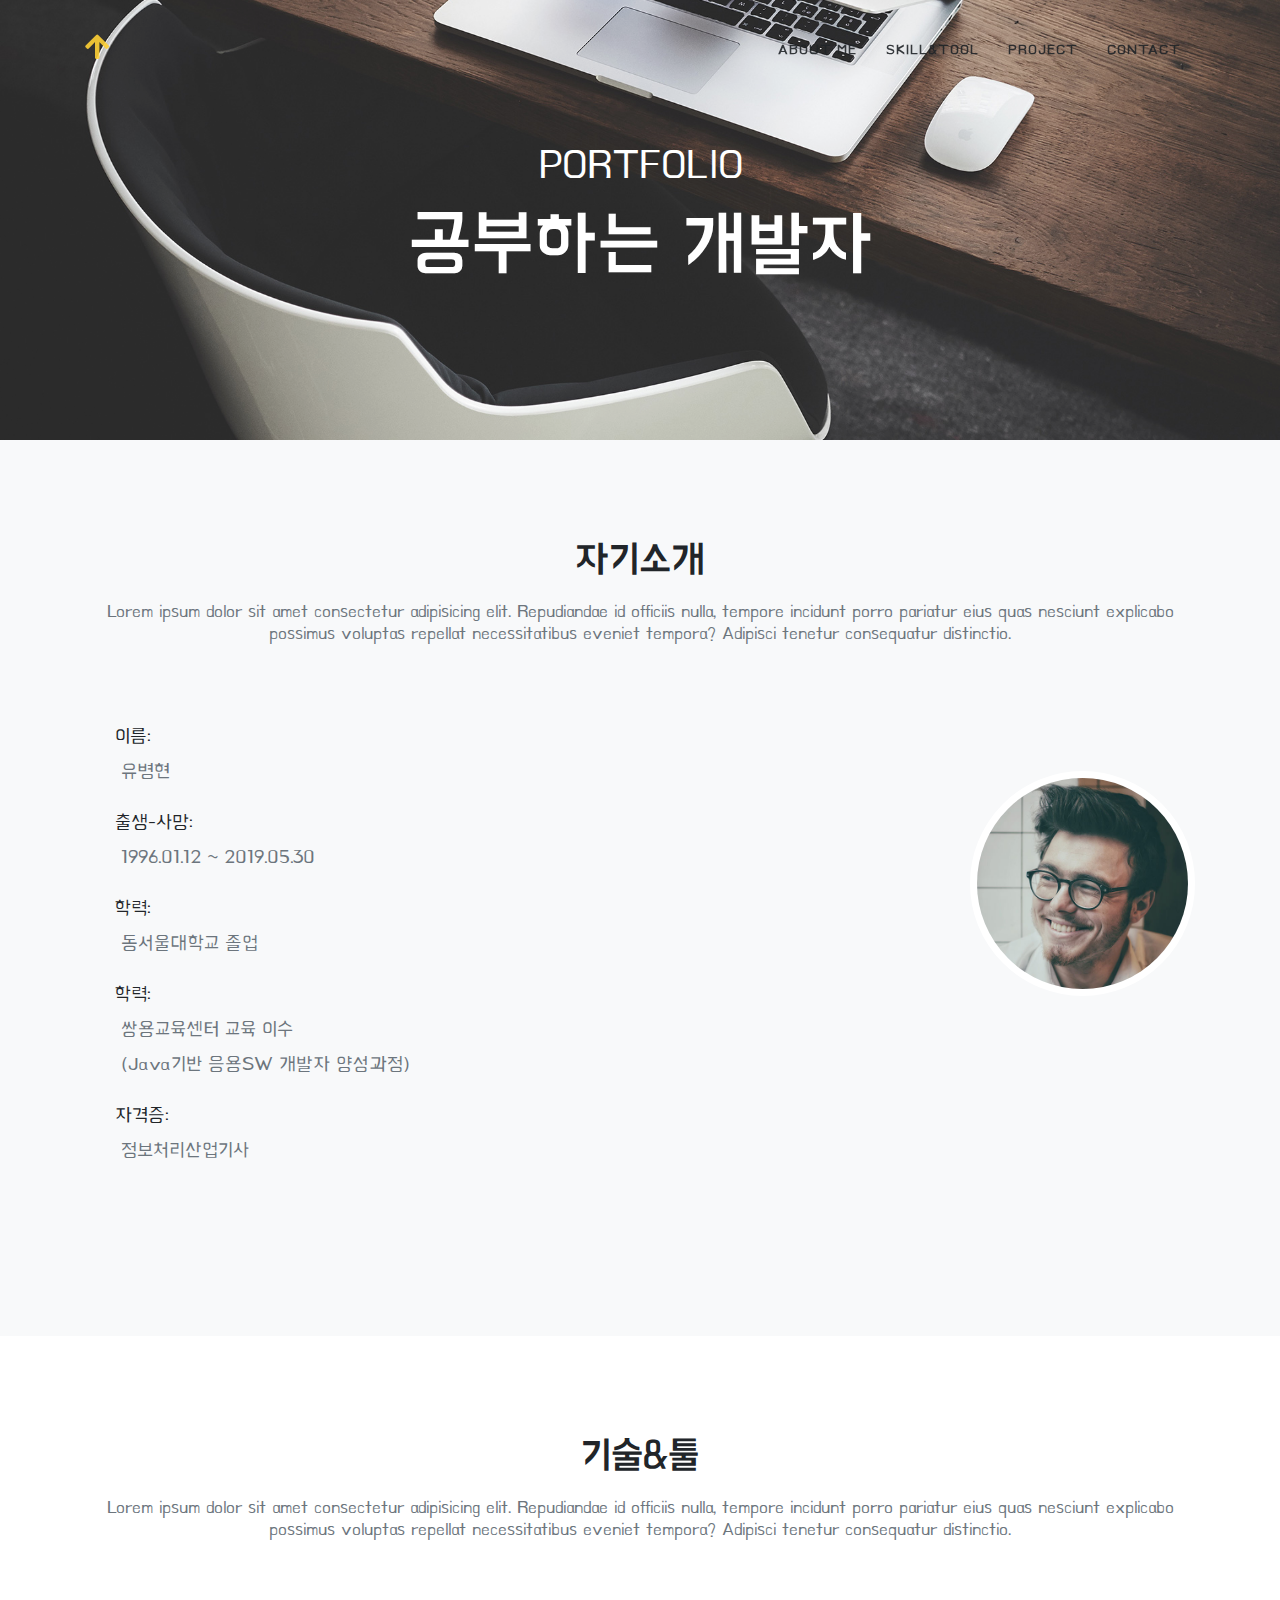
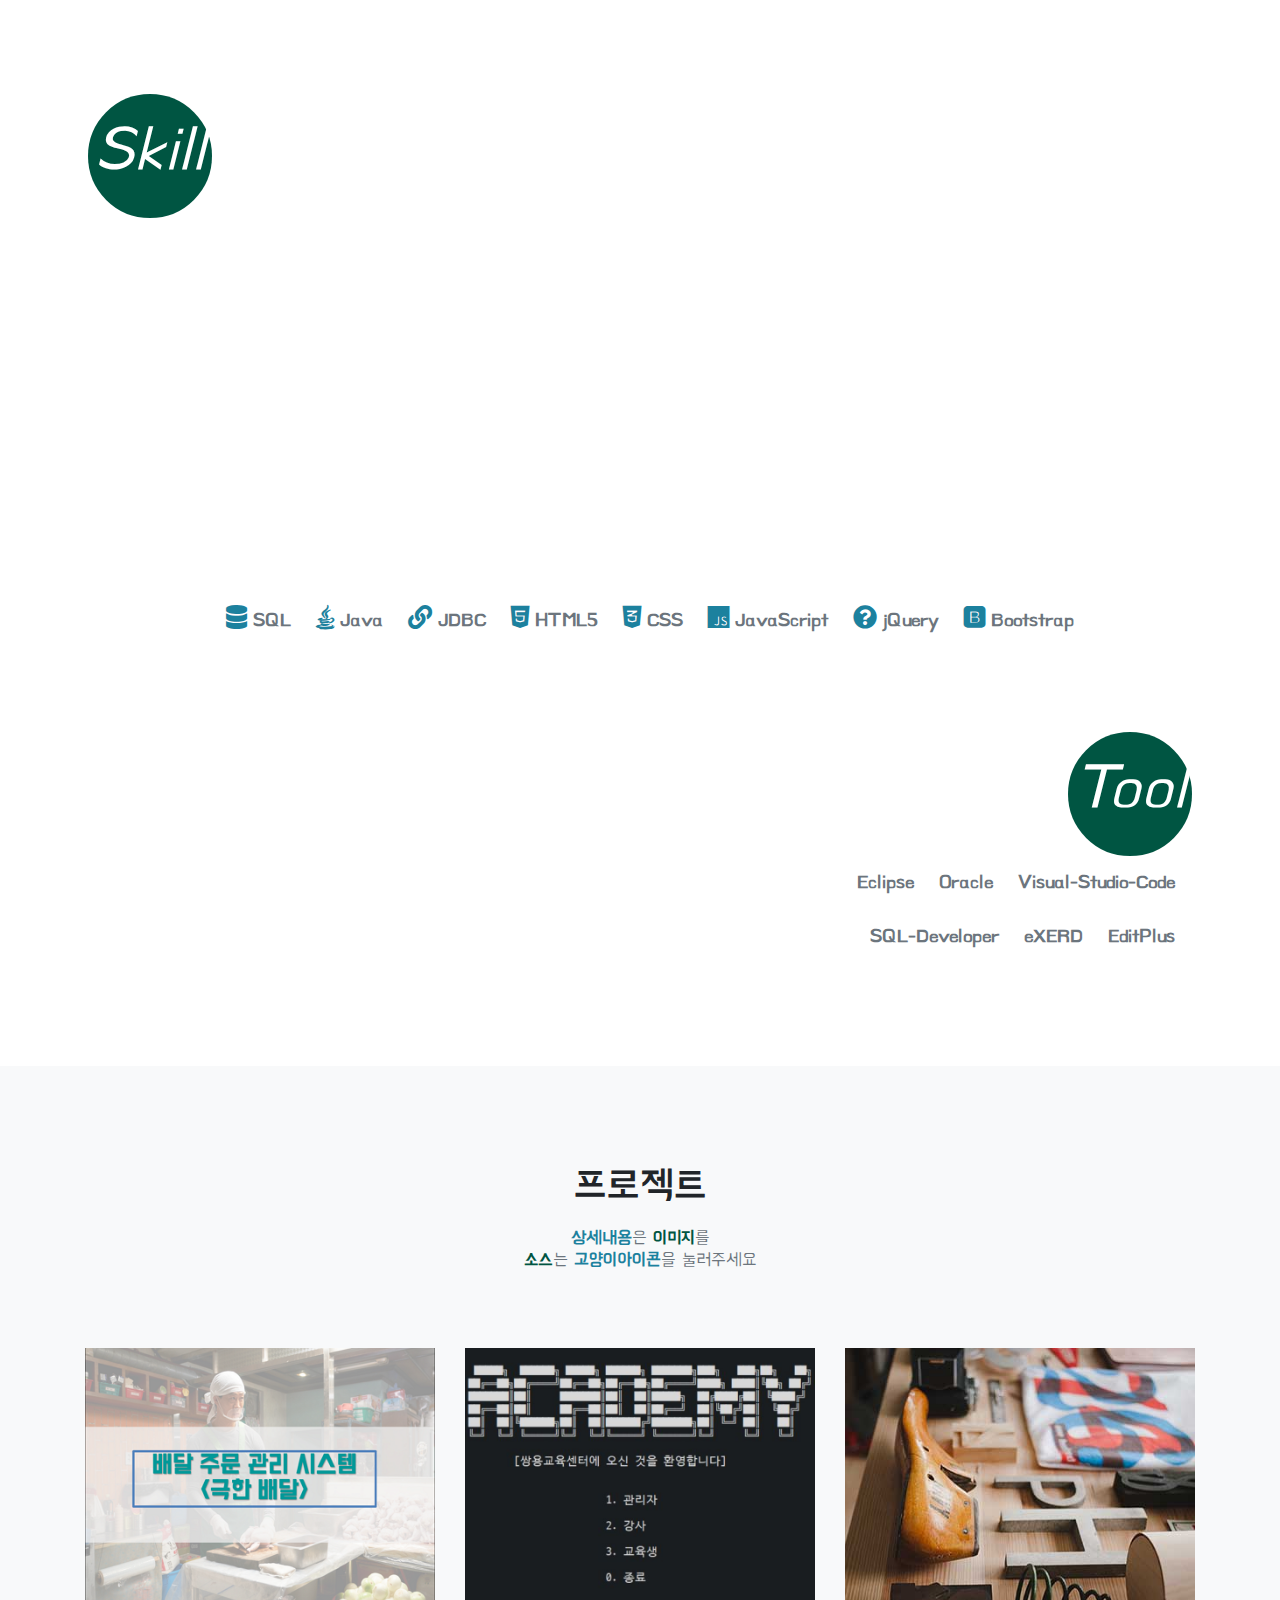
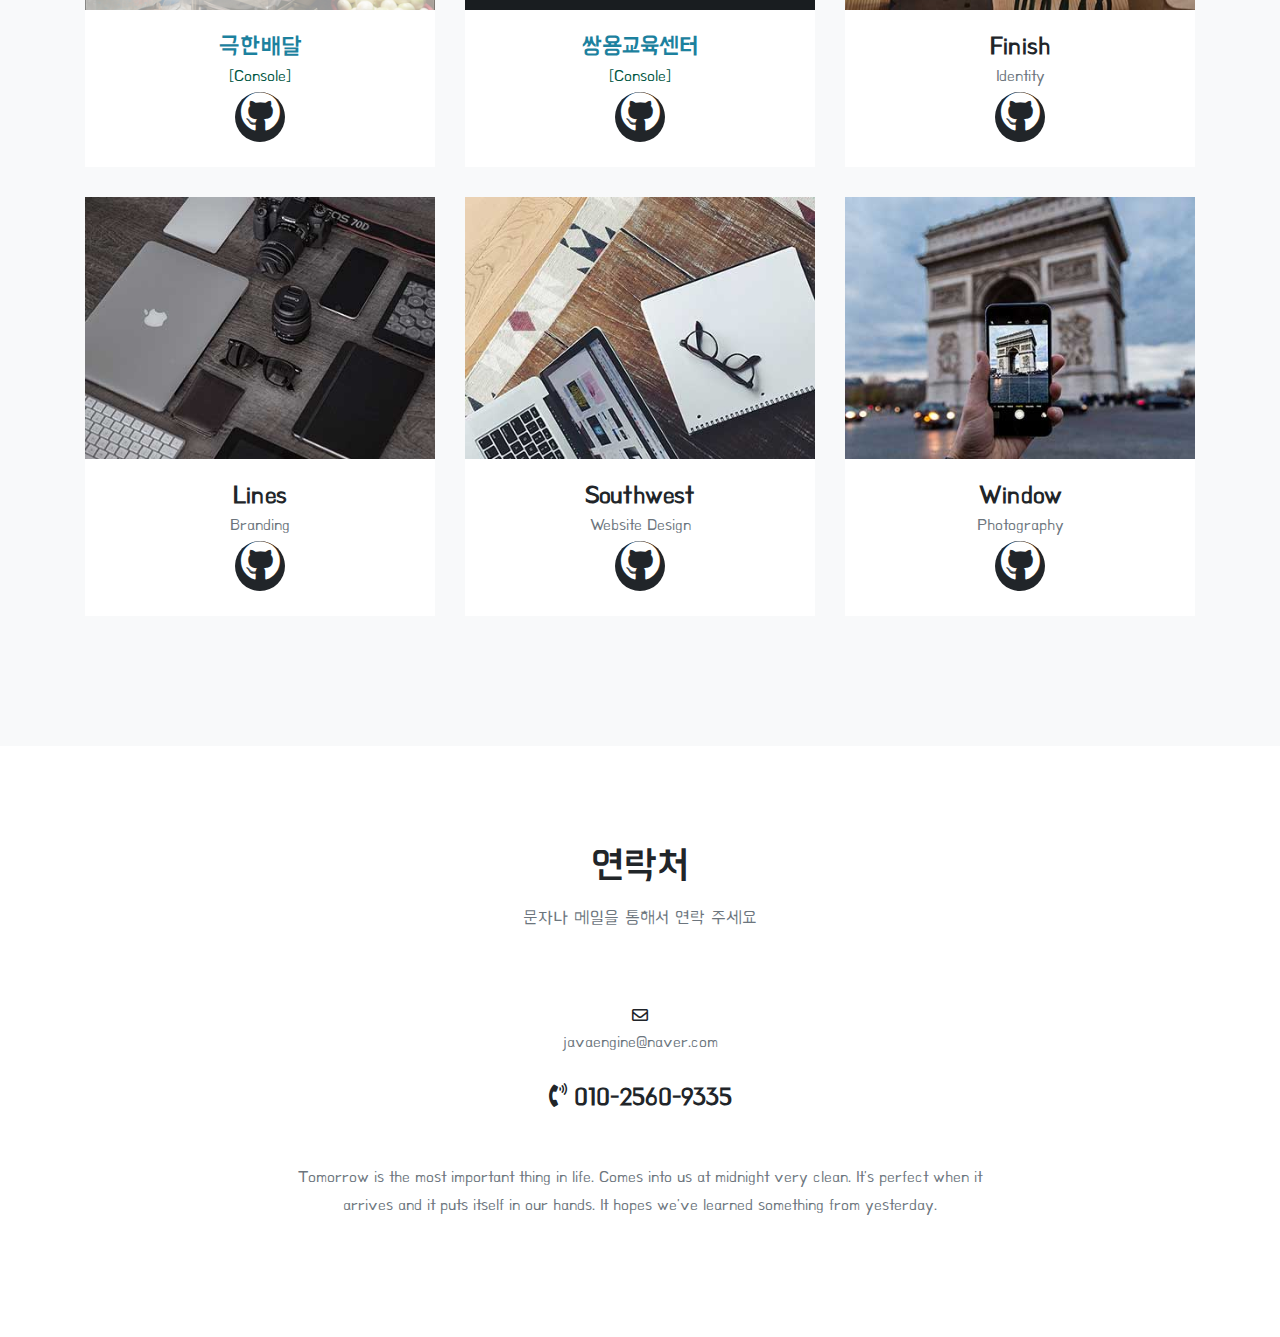
==== commit 37bdef51: "ver0530_19:43" ====
--- a/index.html
+++ b/index.html
@@ -77,7 +77,7 @@
           <div class="team-member" style="text-align: left;">
             <div style="text-align: left; display: inline-block; margin-left: 30px; ">
               <p class="text-muted" style="font-size: 20px;"><span style="color: #212529;">이름: </span><br>&nbsp;유병현</p>
-              <p class="text-muted" style="font-size: 20px;"><span style="color: #212529;">생년월일: </span><br>&nbsp;1996.01.12</p>
+              <p class="text-muted" style="font-size: 20px;"><span style="color: #212529;">출생-사망: </span><br>&nbsp;1996.01.12 ~ 2019.05.30</p>
               <p class="text-muted" style="font-size: 20px;"><span style="color: #212529;">학력: </span><br>&nbsp;동서울대학교 졸업</p>
               <p class="text-muted" style="font-size: 20px;"><span style="color: #212529;">학력: </span><br>&nbsp;쌍용교육센터 교육 이수<br>&nbsp;(Java기반 응용SW 개발자 양성과정)</p>
               <p class="text-muted" style="font-size: 20px;"><span style="color: #212529;">자격증: </span><br>&nbsp;정보처리산업기사</p>
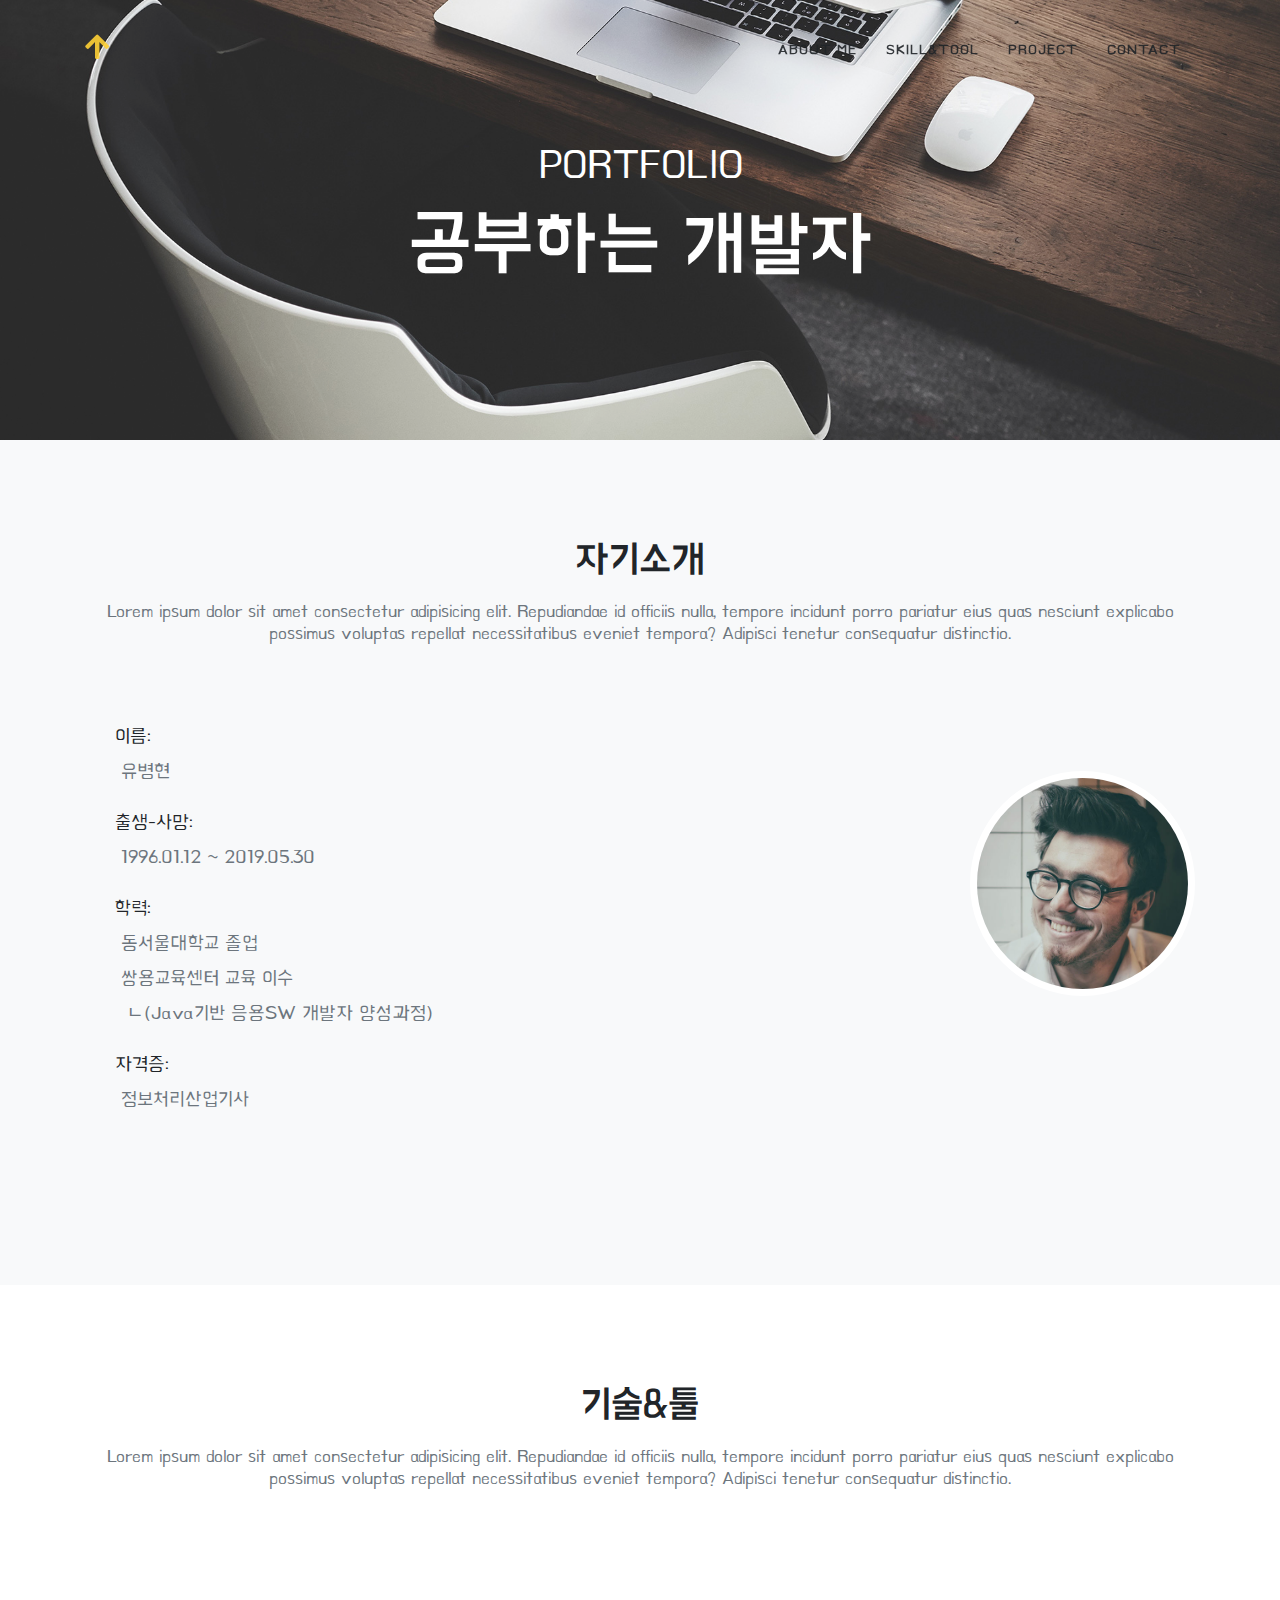
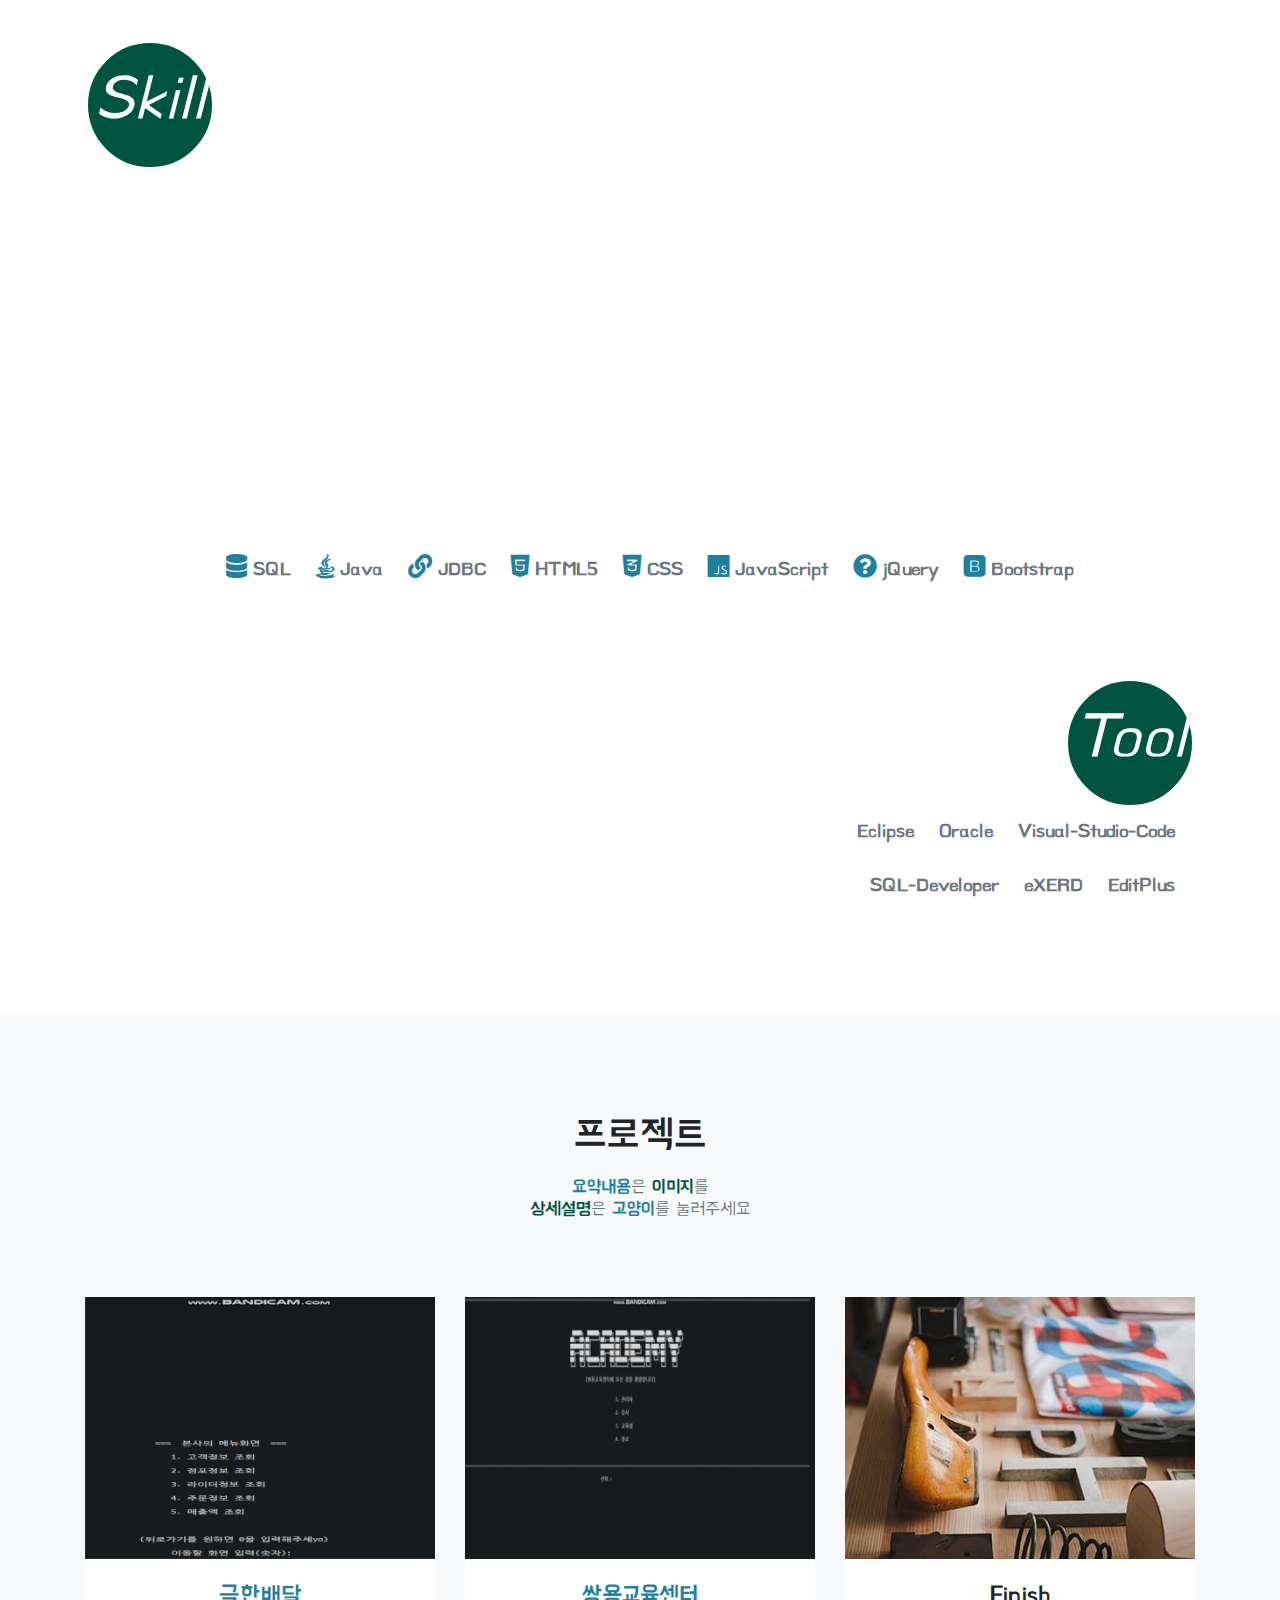
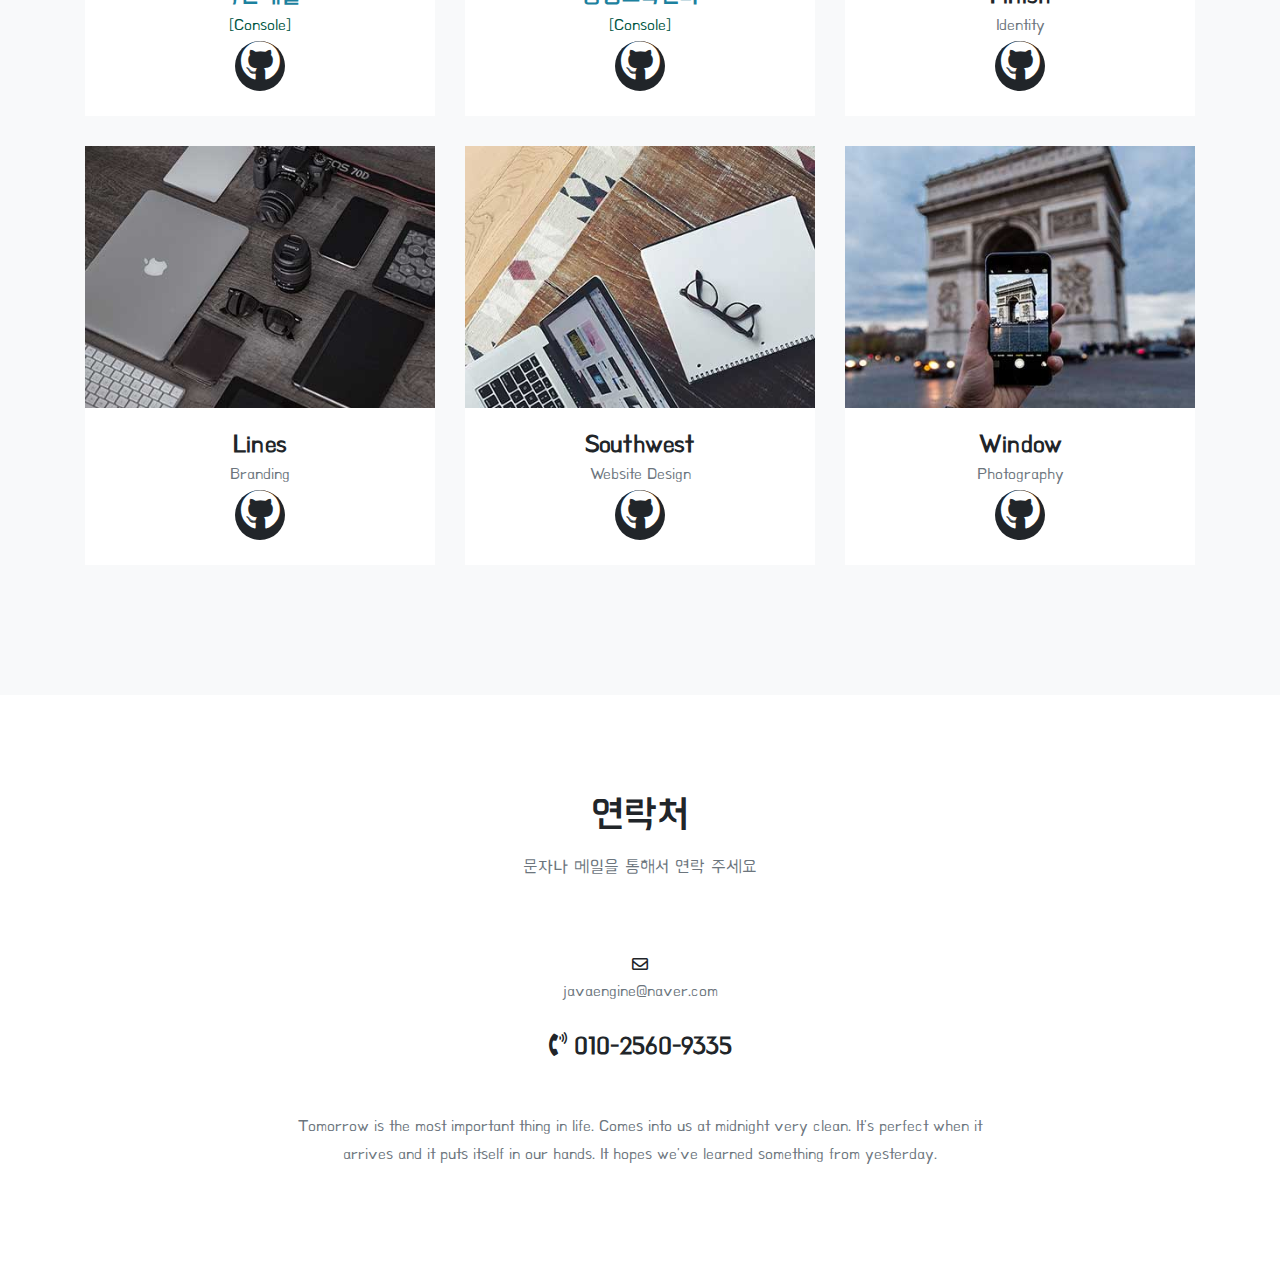
==== commit 81b0c944: "up0531(13:43)" ====
--- a/index.html
+++ b/index.html
@@ -78,13 +78,12 @@
             <div style="text-align: left; display: inline-block; margin-left: 30px; ">
               <p class="text-muted" style="font-size: 20px;"><span style="color: #212529;">이름: </span><br>&nbsp;유병현</p>
               <p class="text-muted" style="font-size: 20px;"><span style="color: #212529;">출생-사망: </span><br>&nbsp;1996.01.12 ~ 2019.05.30</p>
-              <p class="text-muted" style="font-size: 20px;"><span style="color: #212529;">학력: </span><br>&nbsp;동서울대학교 졸업</p>
-              <p class="text-muted" style="font-size: 20px;"><span style="color: #212529;">학력: </span><br>&nbsp;쌍용교육센터 교육 이수<br>&nbsp;(Java기반 응용SW 개발자 양성과정)</p>
+              <p class="text-muted" style="font-size: 20px;"><span style="color: #212529;">학력: </span><br>&nbsp;동서울대학교 졸업<br>&nbsp;쌍용교육센터 교육 이수<br>&nbsp;&nbsp;ㄴ(Java기반 응용SW 개발자 양성과정)</p>
               <p class="text-muted" style="font-size: 20px;"><span style="color: #212529;">자격증: </span><br>&nbsp;정보처리산업기사</p>
             </div>
             
             <div style="float: right; padding-top: 50px;">
-              <img class="mx-auto rounded-circle" src="img/2.jpg" alt="">
+              <img class="mx-auto rounded-circle" src="img/me.jpg" alt="">
             </div>
 
           </div>
@@ -159,8 +158,8 @@
           <h2 class="section-heading text-uppercase">프로젝트</h2>
           <h3 class="section-subheading text-muted">
             <!-- <i class="fas fa-exclamation-circle" ></i>  -->
-            <span style="color: #1c819e; font-weight: bold;">상세내용</span>은 <span style="color: #005542; font-weight: bold;">이미지</span>를<br>
-            <span style="color: #005542; font-weight: bold;">소스</span>는 <span style="color: #1c819e; font-weight: bold;">고양이아이콘</span>을 눌러주세요
+            <span style="color: #1c819e; font-weight: bold;">요약내용</span>은 <span style="color: #005542; font-weight: bold;">이미지</span>를<br>
+            <span style="color: #005542; font-weight: bold;">상세설명</span>은 <span style="color: #1c819e; font-weight: bold;">고양이</span>를 눌러주세요
           </h3>
         </div>
       </div>
@@ -174,7 +173,7 @@
                 <i class="fas fa-plus fa-3x"></i>
               </div>
             </div>
-            <img class="img-fluid" src="img/portfolio/01-previe.png" alt="">
+            <img class="img-fluid" src="img/project1/preview.gif">
           </a>
           <div class="portfolio-caption">
             <h4 style="color: #1c819e;">극한배달</h4>
@@ -196,7 +195,7 @@
                 <i class="fas fa-plus fa-3x"></i>
               </div>
             </div>
-            <img class="img-fluid" src="img/portfolio/02-preview.png" alt="">
+            <img class="img-fluid" src="img/project2/preview.gif" alt="">
           </a>
           <div class="portfolio-caption">
             <h4 style="color: #1c819e;">쌍용교육센터</h4>
@@ -364,50 +363,63 @@
               <div class="modal-body">
                 <!-- Project Details Go Here -->
                 <h2 class="text-uppercase">극한배달</h2>
-                <p class="item-intro text-muted">Lorem ipsum, dolor sit amet consectetur adipisicing elit. Excepturi deleniti atque perspiciatis sed? Earum quasi nam aliquid nulla molestiae esse maiores voluptas corporis expedita velit, sunt, vel, sit facilis eos!</p>
+                <h5 class="service-heading" style="color: #1c819e;">기획의도</h5>
+                <p class="item-intro text-muted" style="text-align: left;"> 
+                  1. 편리한 배달 서비스를 통해 <span style="color: #1c819e; font-size: 1.1em;">UI/UX</span> 제공<br>
+                  2. 고객과 함께 만들어가는 음식 <span style="color: #1c819e; font-size: 1.1em;">배달 서비스</span> 제공<br>
+                  3. 고객에게 <span style="color: #1c819e; font-size: 1.1em;">다양한 메뉴의 선택지</span>를 제공<br>
+                  4. 동시에 인근 점포에게 <span style="color: #1c819e; font-size: 1.1em;">매출 증대</span> 가능성 제공
+                 </p>
                 
                 <!-- imgslider end -->
-                <div id="carouselExampleIndicators" class="carousel slide" data-ride="carousel">
-                    <ol class="carousel-indicators">
-                      <li data-target="#carouselExampleIndicators" style="background-color: black;" data-slide-to="0" class="active"></li>
-                      <li data-target="#carouselExampleIndicators" style="background-color: black;" data-slide-to="1"></li>
-                      <li data-target="#carouselExampleIndicators" style="background-color: black;" data-slide-to="2"></li>
-                      <li data-target="#carouselExampleIndicators" style="background-color: black;" data-slide-to="3"></li>
-                    </ol>
-                    <div class="carousel-inner">
-                      <div class="carousel-item active">
-                        <img class="d-block w-100" src="img/2.jpg" >
-                        <div class="carousel-caption d-none d-md-block">
-                          <h5>...</h5>
-                          <p>...</p>
-                        </div>
-                      </div>
-                      <div class="carousel-item">
-                        <img class="d-block w-100" src="img/team/1.jpg" >
-                      </div>
-                      <div class="carousel-item">
-                        <img class="d-block w-100" src="img/team/3.jpg" >
-                      </div>
-                      <div class="carousel-item">
-                        <img class="d-block w-100" src="img/2.jpg" >
-                      </div>
-                    </div>
-                    <a class="carousel-control-prev" href="#carouselExampleIndicators" role="button" data-slide="prev">
-                      <span class="carousel-control-prev-icon" aria-hidden="true"></span>
-                      <span class="sr-only">Previous</span>
-                    </a>
-                    <a class="carousel-control-next" href="#carouselExampleIndicators" role="button" data-slide="next">
-                      <span class="carousel-control-next-icon" aria-hidden="true"></span>
-                      <span class="sr-only">Next</span>
-                    </a>
+                <div id="imgslider1" class="carousel slide" data-ride="carousel">
+                  <ol class="carousel-indicators">
+                    <li data-target="#imgslider1" style="background-color: #212529;" data-slide-to="0" class="active"></li>
+                    <li data-target="#imgslider1" style="background-color: #212529;" data-slide-to="1"></li>
+                    <li data-target="#imgslider1" style="background-color: #212529;" data-slide-to="2"></li>
+                    <li data-target="#imgslider1" style="background-color: #212529;" data-slide-to="3"></li>
+                    <li data-target="#imgslider1" style="background-color: #212529;" data-slide-to="4"></li>
+                    <li data-target="#imgslider1" style="background-color: #212529;" data-slide-to="5"></li>
+                  </ol>
+                  <div class="carousel-inner">
+                    <div class="carousel-item active">
+                      <img class="d-block w-100" src="img/project1/img1.png">
+                    </div>
+                    <div class="carousel-item">
+                      <img class="d-block w-100" src="img/project1/img2.png">
+                    </div>
+                    <div class="carousel-item">
+                      <img class="d-block w-100" src="img/project1/img3.png">
+                    </div>
+                    <div class="carousel-item">
+                      <img class="d-block w-100" src="img/project1/img4.png">
+                    </div>
+                    <div class="carousel-item">
+                      <img class="d-block w-100" src="img/project1/img5.png">
+                    </div>
+                    <div class="carousel-item">
+                      <img class="d-block w-100" src="img/project1/img6.png">
+                    </div>
                   </div>
-
-
-                <p>Use this area to describe your project. Lorem ipsum dolor sit amet, consectetur adipisicing elit. Est blanditiis dolorem culpa incidunt minus dignissimos deserunt repellat aperiam quasi sunt officia expedita beatae cupiditate, maiores repudiandae, nostrum, reiciendis facere nemo!</p>
+                  <a class="carousel-control-prev" href="#imgslider1" role="button" data-slide="prev">
+                    <span class="carousel-control-prev-icon" aria-hidden="true" style="background-color: #6c757d; border-radius: 50%;"></span>
+                    <span class="sr-only">Previous</span>
+                  </a>
+                  <a class="carousel-control-next" href="#imgslider1" role="button" data-slide="next">
+                    <span class="carousel-control-next-icon" aria-hidden="true" style="background-color: #6c757d; border-radius: 50%;"></span>
+                    <span class="sr-only">Next</span>
+                  </a>
+                </div>
+
+                <p style="text-align: right;" class="text-muted">
+                  <span style="color: #212529; font-size: 1.1em;">OS:</span> Window10<br>
+                  <span style="color: #212529; font-size: 1.1em;">Language:</span> Java(1.8.0_201)<br>
+                  <span style="color: #212529; font-size: 1.1em;">Tool:</span> Eclipse(IDE)
+                </p>
                 <ul class="list-inline">
-                  <li>Date: January 2017</li>
-                  <li>Client: Threads</li>
-                  <li>Category: Illustration</li>
+                  <li>개발기간: 2019.03.08~2019.03.15(5일)</li>
+                  <li>개발인원: 6명</li>
+                  <li>자바기반의 배달 주문+관리 프로그램</li>
                 </ul>
                 <button class="btn btn-primary" data-dismiss="modal" type="button">
                   <i class="fas fa-times"></i>
@@ -438,36 +450,28 @@
                 <p class="item-intro text-muted">Lorem ipsum dolor sit amet consectetur.</p>
 
                 <!-- img slider -->
-                <div id="carouselExampleIndicators" class="carousel slide" data-ride="carousel">
+                <div id="imgslider2" class="carousel slide" data-ride="carousel">
                   <ol class="carousel-indicators">
-                    <li data-target="#carouselExampleIndicators" style="background-color: black;" data-slide-to="0" class="active"></li>
-                    <li data-target="#carouselExampleIndicators" style="background-color: black;" data-slide-to="1"></li>
-                    <li data-target="#carouselExampleIndicators" style="background-color: black;" data-slide-to="2"></li>
-                    <li data-target="#carouselExampleIndicators" style="background-color: black;" data-slide-to="3"></li>
+                    <li data-target="#imgslider2" style="background-color: #212529;" data-slide-to="0" class="active"></li>
+                    <li data-target="#imgslider2" style="background-color: #212529;" data-slide-to="1"></li>
+                    <li data-target="#imgslider2" style="background-color: #212529;" data-slide-to="2"></li>
                   </ol>
                   <div class="carousel-inner">
                     <div class="carousel-item active">
-                      <img class="d-block w-100" src="img/2.jpg" >
-                      <div class="carousel-caption d-none d-md-block">
-                        <h5>...</h5>
-                        <p>...</p>
-                      </div>
+                      <img class="d-block w-100" src="img/portfolio/03-thumbnail.jpg" alt="First slide">
                     </div>
                     <div class="carousel-item">
-                      <img class="d-block w-100" src="img/team/1.jpg" >
+                      <img class="d-block w-100" src="img/portfolio/04-thumbnail.jpg" alt="Second slide">
                     </div>
                     <div class="carousel-item">
-                      <img class="d-block w-100" src="img/team/3.jpg" >
-                    </div>
-                    <div class="carousel-item">
-                      <img class="d-block w-100" src="img/2.jpg" >
+                      <img class="d-block w-100" src="img/portfolio/05-thumbnail.jpg" alt="Third slide">
                     </div>
                   </div>
-                  <a class="carousel-control-prev" href="#carouselExampleIndicators" role="button" data-slide="prev">
+                  <a class="carousel-control-prev" href="#imgslider2" role="button" data-slide="prev">
                     <span class="carousel-control-prev-icon" aria-hidden="true"></span>
                     <span class="sr-only">Previous</span>
                   </a>
-                  <a class="carousel-control-next" href="#carouselExampleIndicators" role="button" data-slide="next">
+                  <a class="carousel-control-next" href="#imgslider2" role="button" data-slide="next">
                     <span class="carousel-control-next-icon" aria-hidden="true"></span>
                     <span class="sr-only">Next</span>
                   </a>
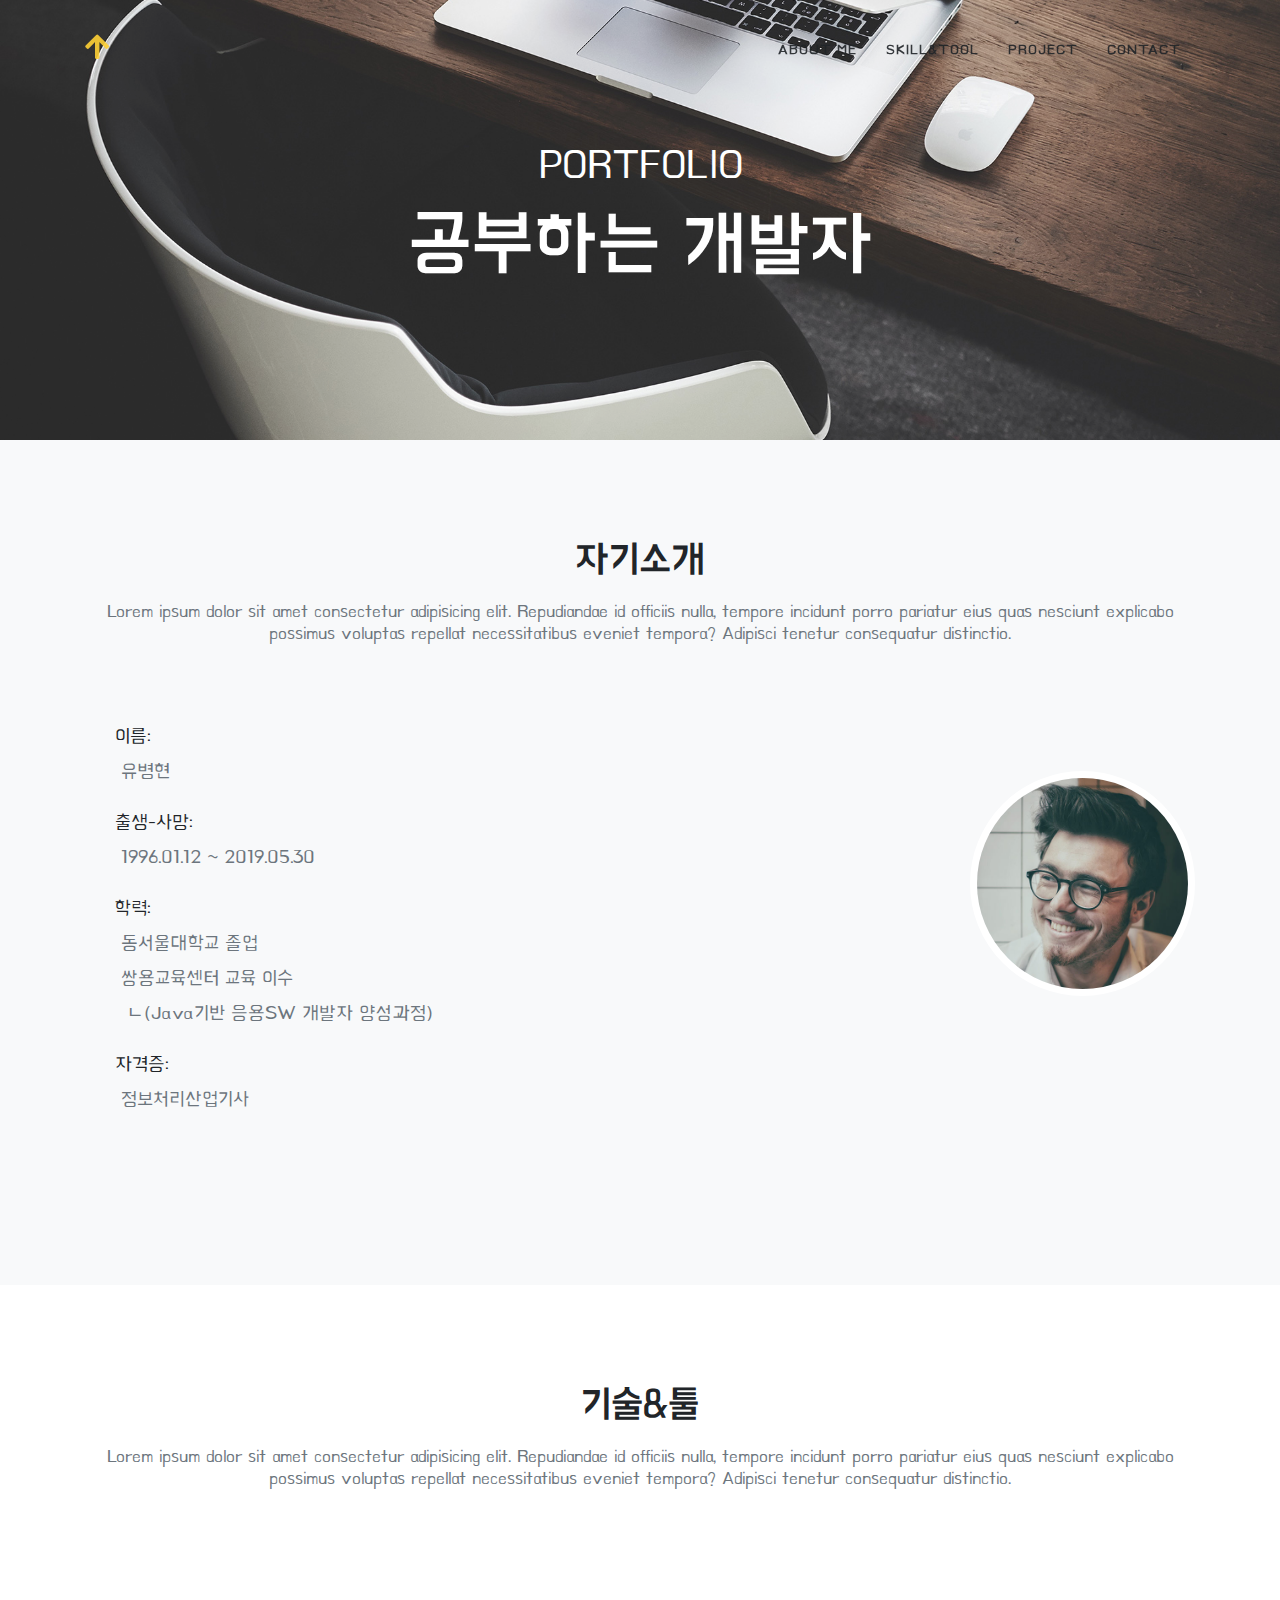
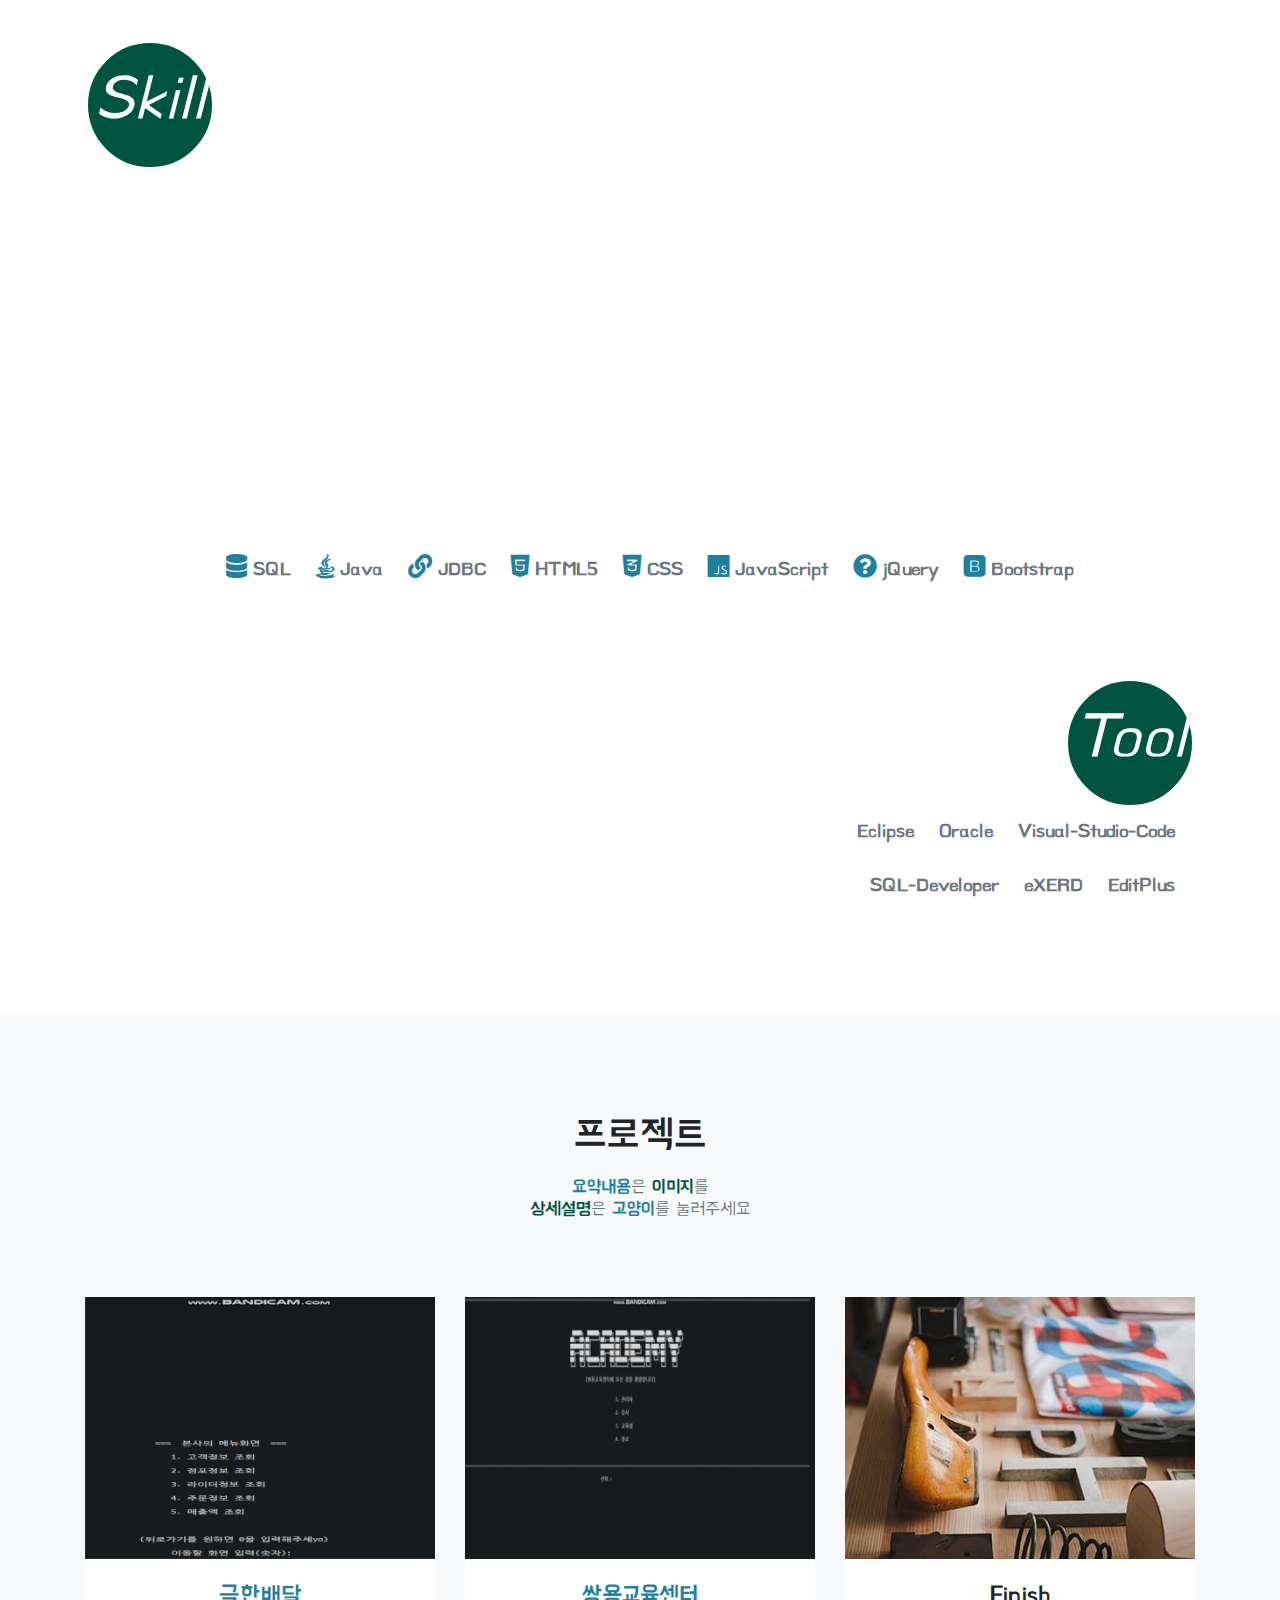
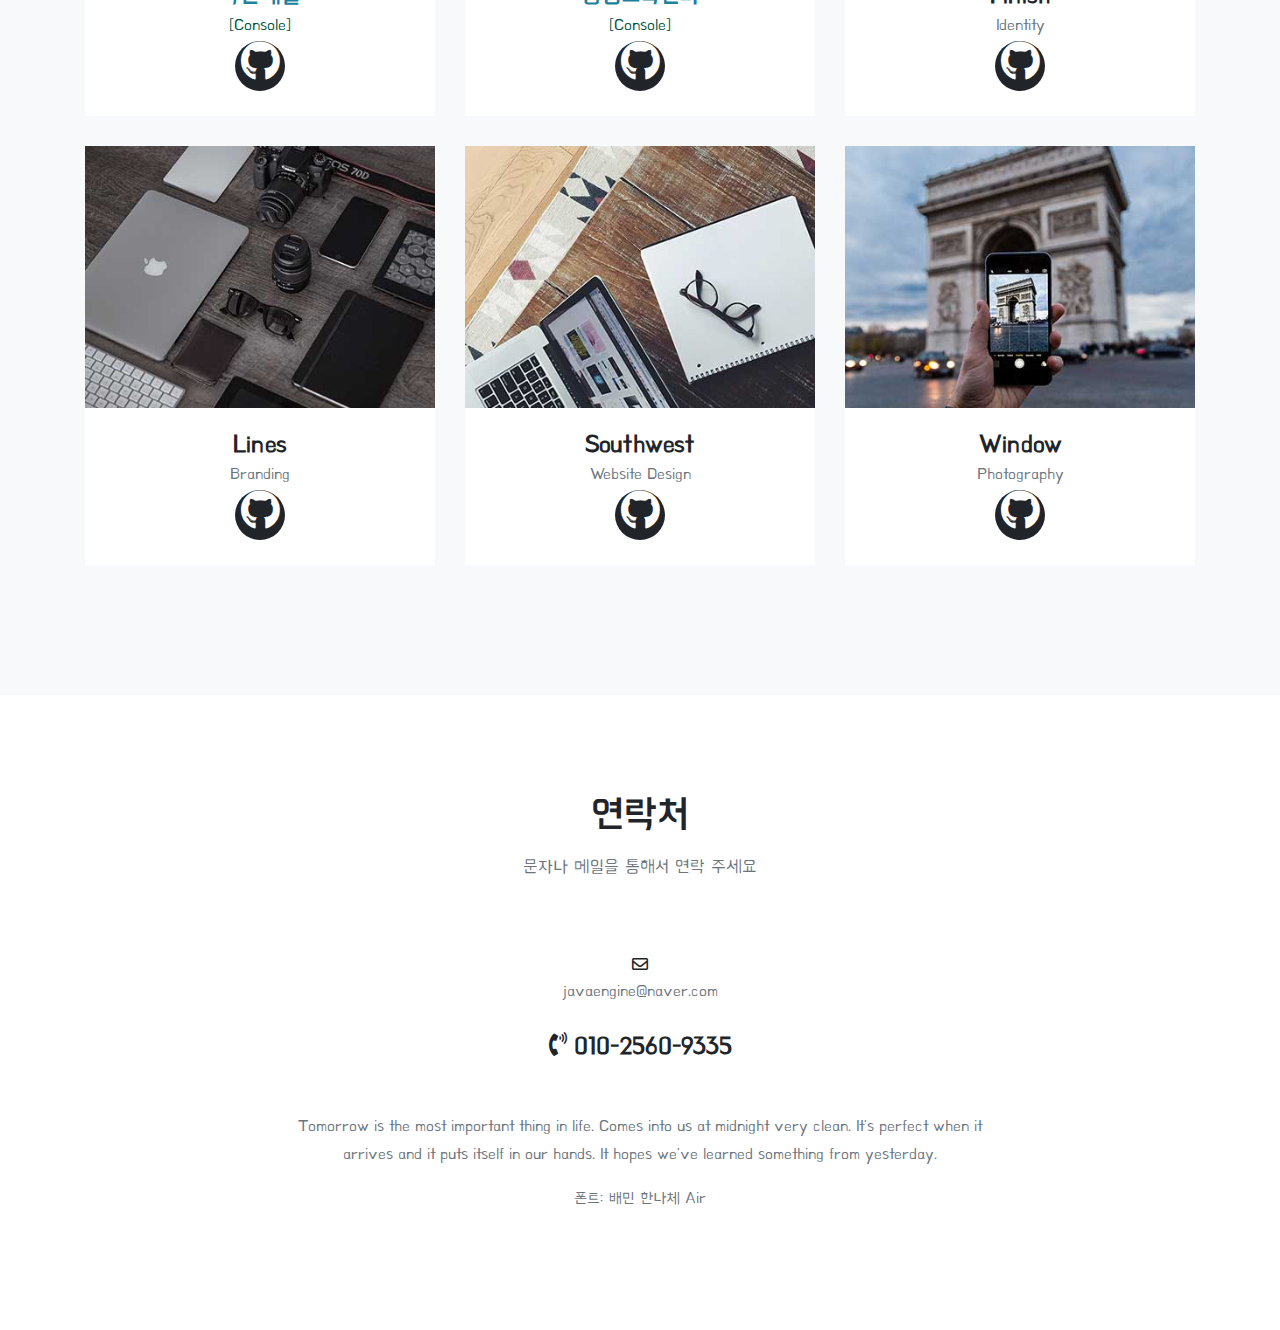
==== commit f964d393: "up0531(14:13)" ====
--- a/index.html
+++ b/index.html
@@ -117,6 +117,7 @@
         </div>
 
         <div id="chartdiv"></div>
+        
         <div style="width: 70px; height: 30px; transform: translate(0px,-30px); background-color: white;" ></div>
         
         <div style="text-align: center; margin-top: -80px; transform: translate(0,0);">
@@ -333,6 +334,7 @@
       <div class="row">
         <div class="col-lg-8 mx-auto text-center">
           <p class="large text-muted">Tomorrow is the most important thing in life. Comes into us at midnight very clean. It's perfect when it arrives and it puts itself in our hands. It hopes we've learned something from yesterday.</p>
+          <p class="large text-muted">폰트: 배민 한나체 Air</p>
         </div>
       </div>
     </div>
@@ -458,21 +460,21 @@
                   </ol>
                   <div class="carousel-inner">
                     <div class="carousel-item active">
-                      <img class="d-block w-100" src="img/portfolio/03-thumbnail.jpg" alt="First slide">
+                      <img class="d-block w-100" src="img/portfolio/03-thumbnail.jpg">
                     </div>
                     <div class="carousel-item">
-                      <img class="d-block w-100" src="img/portfolio/04-thumbnail.jpg" alt="Second slide">
+                      <img class="d-block w-100" src="img/portfolio/04-thumbnail.jpg">
                     </div>
                     <div class="carousel-item">
-                      <img class="d-block w-100" src="img/portfolio/05-thumbnail.jpg" alt="Third slide">
+                      <img class="d-block w-100" src="img/portfolio/05-thumbnail.jpg">
                     </div>
                   </div>
                   <a class="carousel-control-prev" href="#imgslider2" role="button" data-slide="prev">
-                    <span class="carousel-control-prev-icon" aria-hidden="true"></span>
+                    <span class="carousel-control-prev-icon" aria-hidden="true" style="background-color: #6c757d; border-radius: 50%;"></span>
                     <span class="sr-only">Previous</span>
                   </a>
                   <a class="carousel-control-next" href="#imgslider2" role="button" data-slide="next">
-                    <span class="carousel-control-next-icon" aria-hidden="true"></span>
+                    <span class="carousel-control-next-icon" aria-hidden="true" style="background-color: #6c757d; border-radius: 50%;"></span>
                     <span class="sr-only">Next</span>
                   </a>
                 </div>
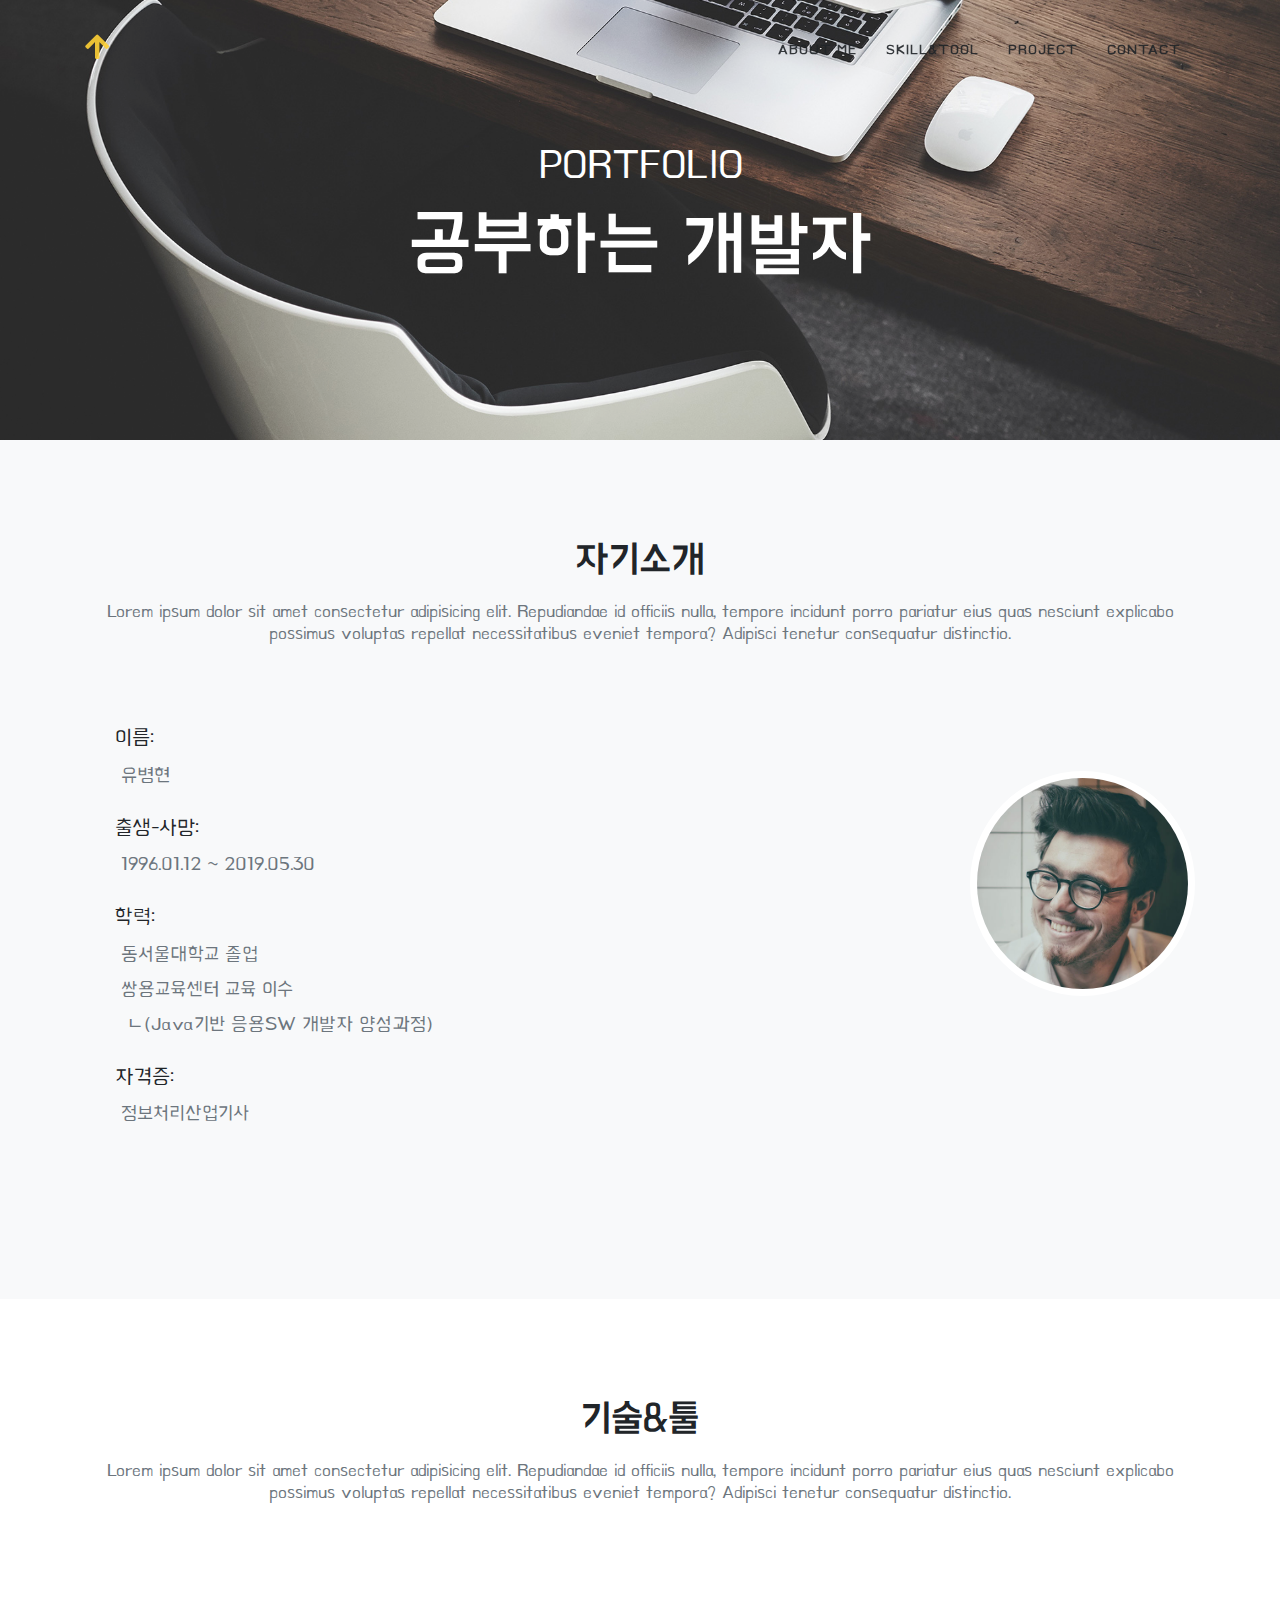
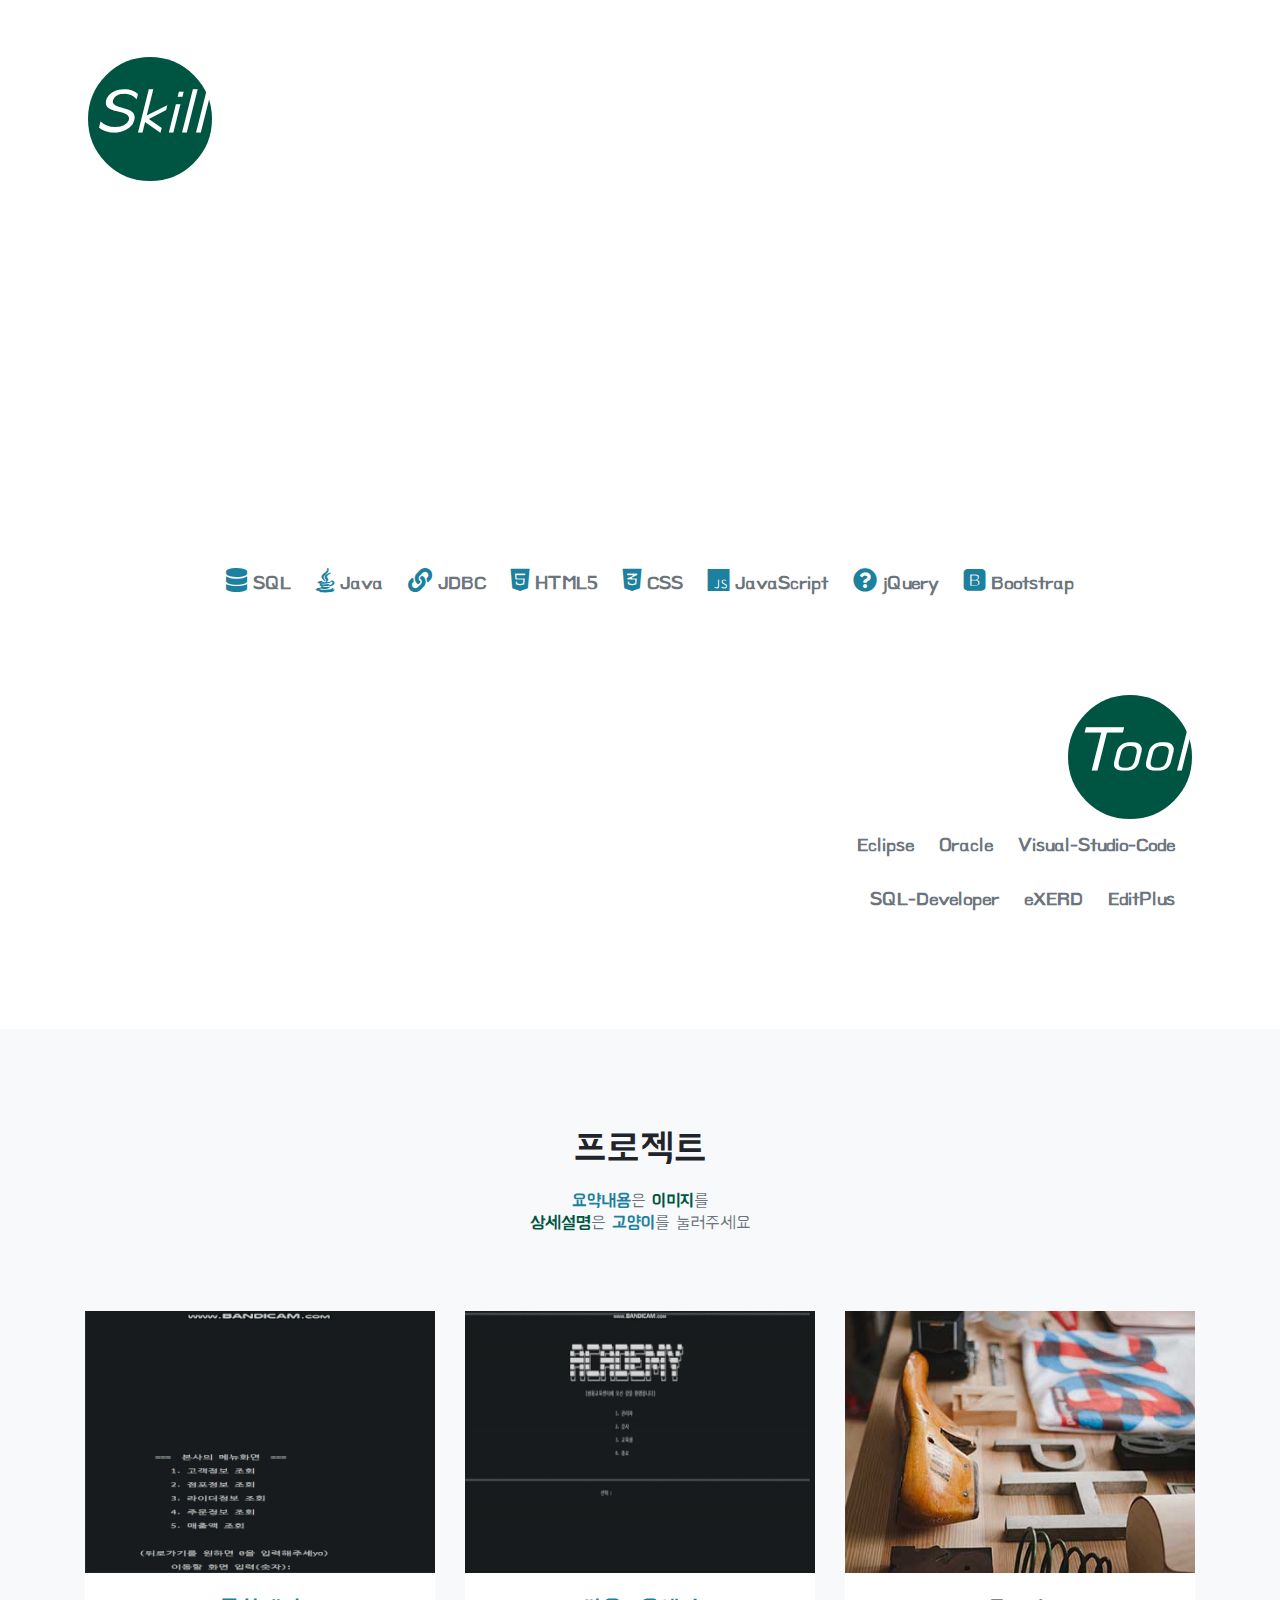
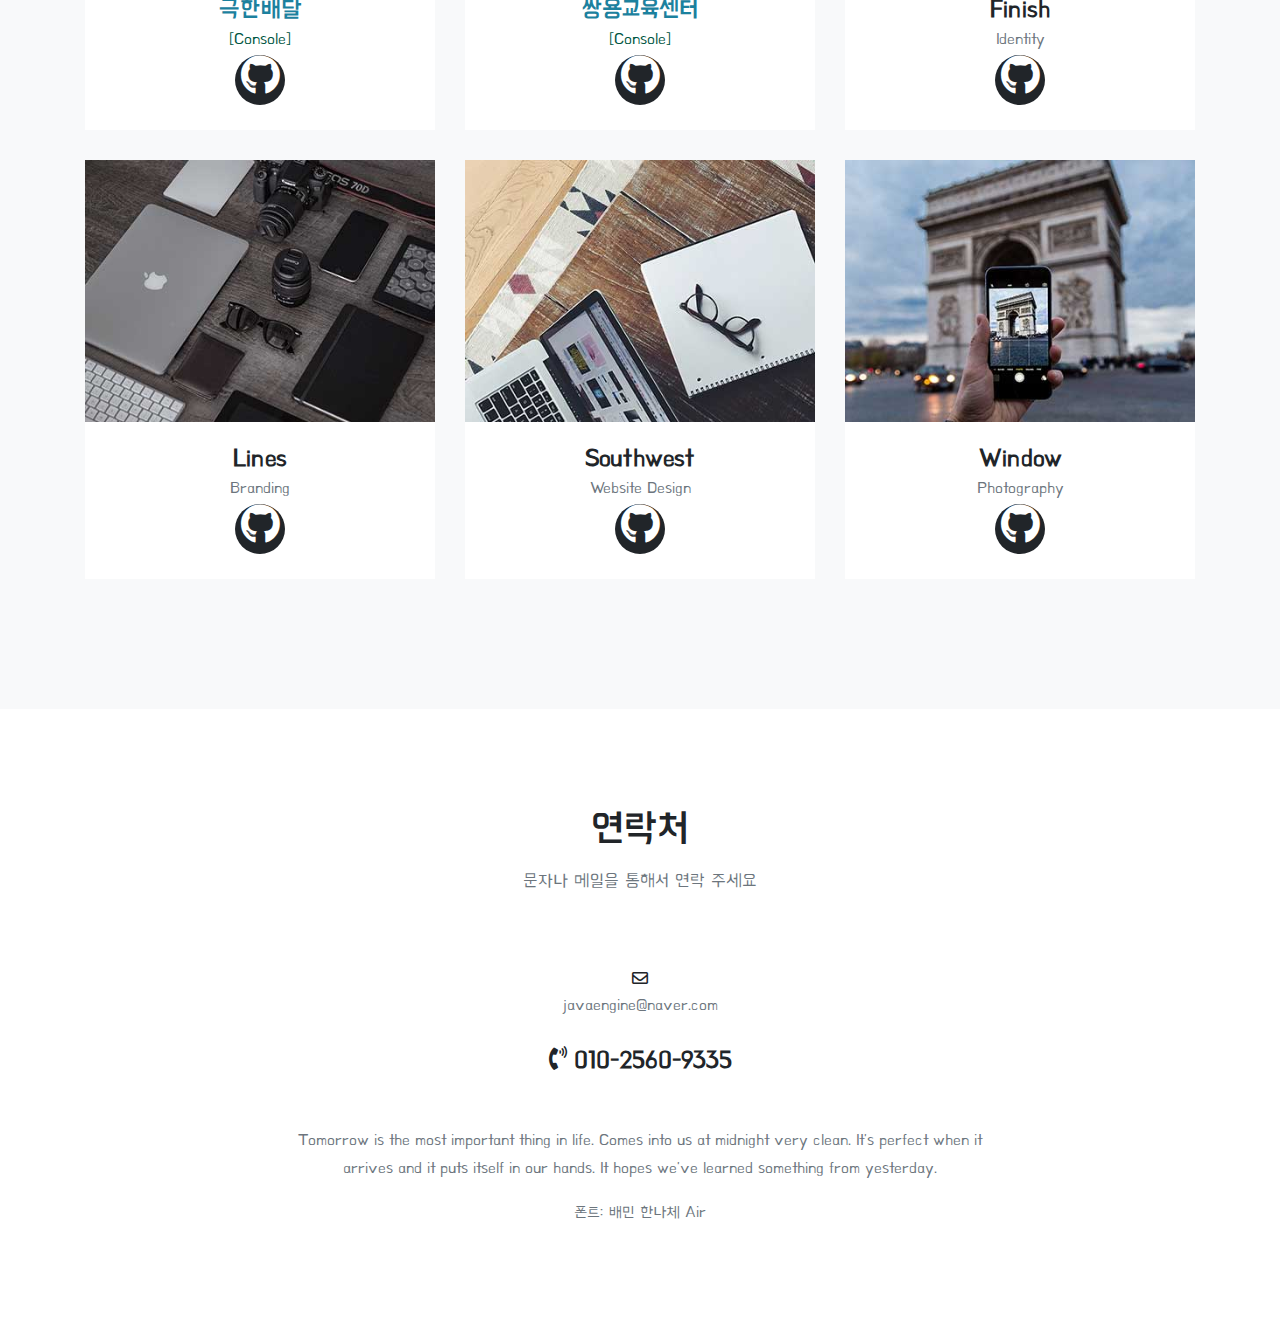
==== commit c57028a3: "ver0531(17:46)" ====
--- a/index.html
+++ b/index.html
@@ -76,10 +76,10 @@
           <h3 class="section-subheading text-muted">Lorem ipsum dolor sit amet consectetur adipisicing elit. Repudiandae id officiis nulla, tempore incidunt porro pariatur eius quas nesciunt explicabo possimus voluptas repellat necessitatibus eveniet tempora? Adipisci tenetur consequatur distinctio.</h3>
           <div class="team-member" style="text-align: left;">
             <div style="text-align: left; display: inline-block; margin-left: 30px; ">
-              <p class="text-muted" style="font-size: 20px;"><span style="color: #212529;">이름: </span><br>&nbsp;유병현</p>
-              <p class="text-muted" style="font-size: 20px;"><span style="color: #212529;">출생-사망: </span><br>&nbsp;1996.01.12 ~ 2019.05.30</p>
-              <p class="text-muted" style="font-size: 20px;"><span style="color: #212529;">학력: </span><br>&nbsp;동서울대학교 졸업<br>&nbsp;쌍용교육센터 교육 이수<br>&nbsp;&nbsp;ㄴ(Java기반 응용SW 개발자 양성과정)</p>
-              <p class="text-muted" style="font-size: 20px;"><span style="color: #212529;">자격증: </span><br>&nbsp;정보처리산업기사</p>
+              <p class="text-muted" style="font-size: 20px;"><span style="color: #212529; font-size: 1.1em;">이름: </span><br>&nbsp;유병현</p>
+              <p class="text-muted" style="font-size: 20px;"><span style="color: #212529; font-size: 1.1em;">출생-사망: </span><br>&nbsp;1996.01.12 ~ 2019.05.30</p>
+              <p class="text-muted" style="font-size: 20px;"><span style="color: #212529; font-size: 1.1em;">학력: </span><br>&nbsp;동서울대학교 졸업<br>&nbsp;쌍용교육센터 교육 이수<br>&nbsp;&nbsp;ㄴ(Java기반 응용SW 개발자 양성과정)</p>
+              <p class="text-muted" style="font-size: 20px;"><span style="color: #212529; font-size: 1.1em;">자격증: </span><br>&nbsp;정보처리산업기사</p>
             </div>
             
             <div style="float: right; padding-top: 50px;">
@@ -368,7 +368,7 @@
                 <h5 class="service-heading" style="color: #1c819e;">기획의도</h5>
                 <p class="item-intro text-muted" style="text-align: left;"> 
                   1. 편리한 배달 서비스를 통해 <span style="color: #1c819e; font-size: 1.1em;">UI/UX</span> 제공<br>
-                  2. 고객과 함께 만들어가는 음식 <span style="color: #1c819e; font-size: 1.1em;">배달 서비스</span> 제공<br>
+                  2. 고객과 만들어가는 음식 <span style="color: #1c819e; font-size: 1.1em;">배달 서비스</span> 제공<br>
                   3. 고객에게 <span style="color: #1c819e; font-size: 1.1em;">다양한 메뉴의 선택지</span>를 제공<br>
                   4. 동시에 인근 점포에게 <span style="color: #1c819e; font-size: 1.1em;">매출 증대</span> 가능성 제공
                  </p>
@@ -449,7 +449,13 @@
               <div class="modal-body">
                 <!-- Project Details Go Here -->
                 <h2 class="text-uppercase">Project Name</h2>
-                <p class="item-intro text-muted">Lorem ipsum dolor sit amet consectetur.</p>
+                <h5 class="service-heading" style="color: #1c819e;">기획의도</h5>
+                <p class="item-intro text-muted" style="text-align: left;">
+                  1. 정보화 시대에 발맞춘 학원시스템의 <span style="color: #1c819e; font-size: 1.1em;">자동화</span><br>
+                  2. 관리자의 교육생, 교육과정 관리의 <span style="color: #1c819e; font-size: 1.1em;">체계화</span><br>
+                  3. 교사의 출결, 시험 배점에 대한 <span style="color: #1c819e; font-size: 1.1em;">편의성</span> 증대<br>
+                  4. 교육생이 자신과 관련된 과정정보, 출결 조회 등 편리성을 높여 <span style="color: #1c819e; font-size: 1.1em;">교육의 질</span>을 향상
+                </p>
 
                 <!-- img slider -->
                 <div id="imgslider2" class="carousel slide" data-ride="carousel">
@@ -457,16 +463,32 @@
                     <li data-target="#imgslider2" style="background-color: #212529;" data-slide-to="0" class="active"></li>
                     <li data-target="#imgslider2" style="background-color: #212529;" data-slide-to="1"></li>
                     <li data-target="#imgslider2" style="background-color: #212529;" data-slide-to="2"></li>
+                    <li data-target="#imgslider2" style="background-color: #212529;" data-slide-to="3"></li>
+                    <li data-target="#imgslider2" style="background-color: #212529;" data-slide-to="4"></li>
+                    <li data-target="#imgslider2" style="background-color: #212529;" data-slide-to="5"></li>
+                    <li data-target="#imgslider2" style="background-color: #212529;" data-slide-to="6"></li>
                   </ol>
                   <div class="carousel-inner">
                     <div class="carousel-item active">
-                      <img class="d-block w-100" src="img/portfolio/03-thumbnail.jpg">
-                    </div>
-                    <div class="carousel-item">
-                      <img class="d-block w-100" src="img/portfolio/04-thumbnail.jpg">
-                    </div>
-                    <div class="carousel-item">
-                      <img class="d-block w-100" src="img/portfolio/05-thumbnail.jpg">
+                      <img class="d-block w-100" src="img/project2/img1.png">
+                    </div>
+                    <div class="carousel-item">
+                      <img class="d-block w-100" src="img/project2/img2.png">
+                    </div>
+                    <div class="carousel-item">
+                      <img class="d-block w-100" src="img/project2/img3.png">
+                    </div>
+                    <div class="carousel-item">
+                      <img class="d-block w-100" src="img/project2/img4.png">
+                    </div>
+                    <div class="carousel-item">
+                      <img class="d-block w-100" src="img/project2/img5.png">
+                    </div>
+                    <div class="carousel-item">
+                      <img class="d-block w-100" src="img/project2/img6.png">
+                    </div>
+                    <div class="carousel-item">
+                      <img class="d-block w-100" src="img/project2/img7.png">
                     </div>
                   </div>
                   <a class="carousel-control-prev" href="#imgslider2" role="button" data-slide="prev">
@@ -481,11 +503,15 @@
 
 
 
-                <p>Use this area to describe your project. Lorem ipsum dolor sit amet, consectetur adipisicing elit. Est blanditiis dolorem culpa incidunt minus dignissimos deserunt repellat aperiam quasi sunt officia expedita beatae cupiditate, maiores repudiandae, nostrum, reiciendis facere nemo!</p>
+                <p style="text-align: right;" class="text-muted">
+                  <span style="color: #212529; font-size: 1.1em;">OS:</span> Window10<br>
+                  <span style="color: #212529; font-size: 1.1em;">Language:</span> Java(1.8), SQL, JDBC, RDBMS<br>
+                  <span style="color: #212529; font-size: 1.1em;">Tool:</span> Eclipse(IDE), eXERD, Oracle, SQL-Developer
+                </p>
                 <ul class="list-inline">
                   <li>Date: January 2017</li>
-                  <li>Client: Explore</li>
-                  <li>Category: Graphic Design</li>
+                  <li>개발인원: 6명</li>
+                  <li>자바+오라클기반의 학원학생관리프로그램</li>
                 </ul>
 
                 <button class="btn btn-primary" data-dismiss="modal" type="button">
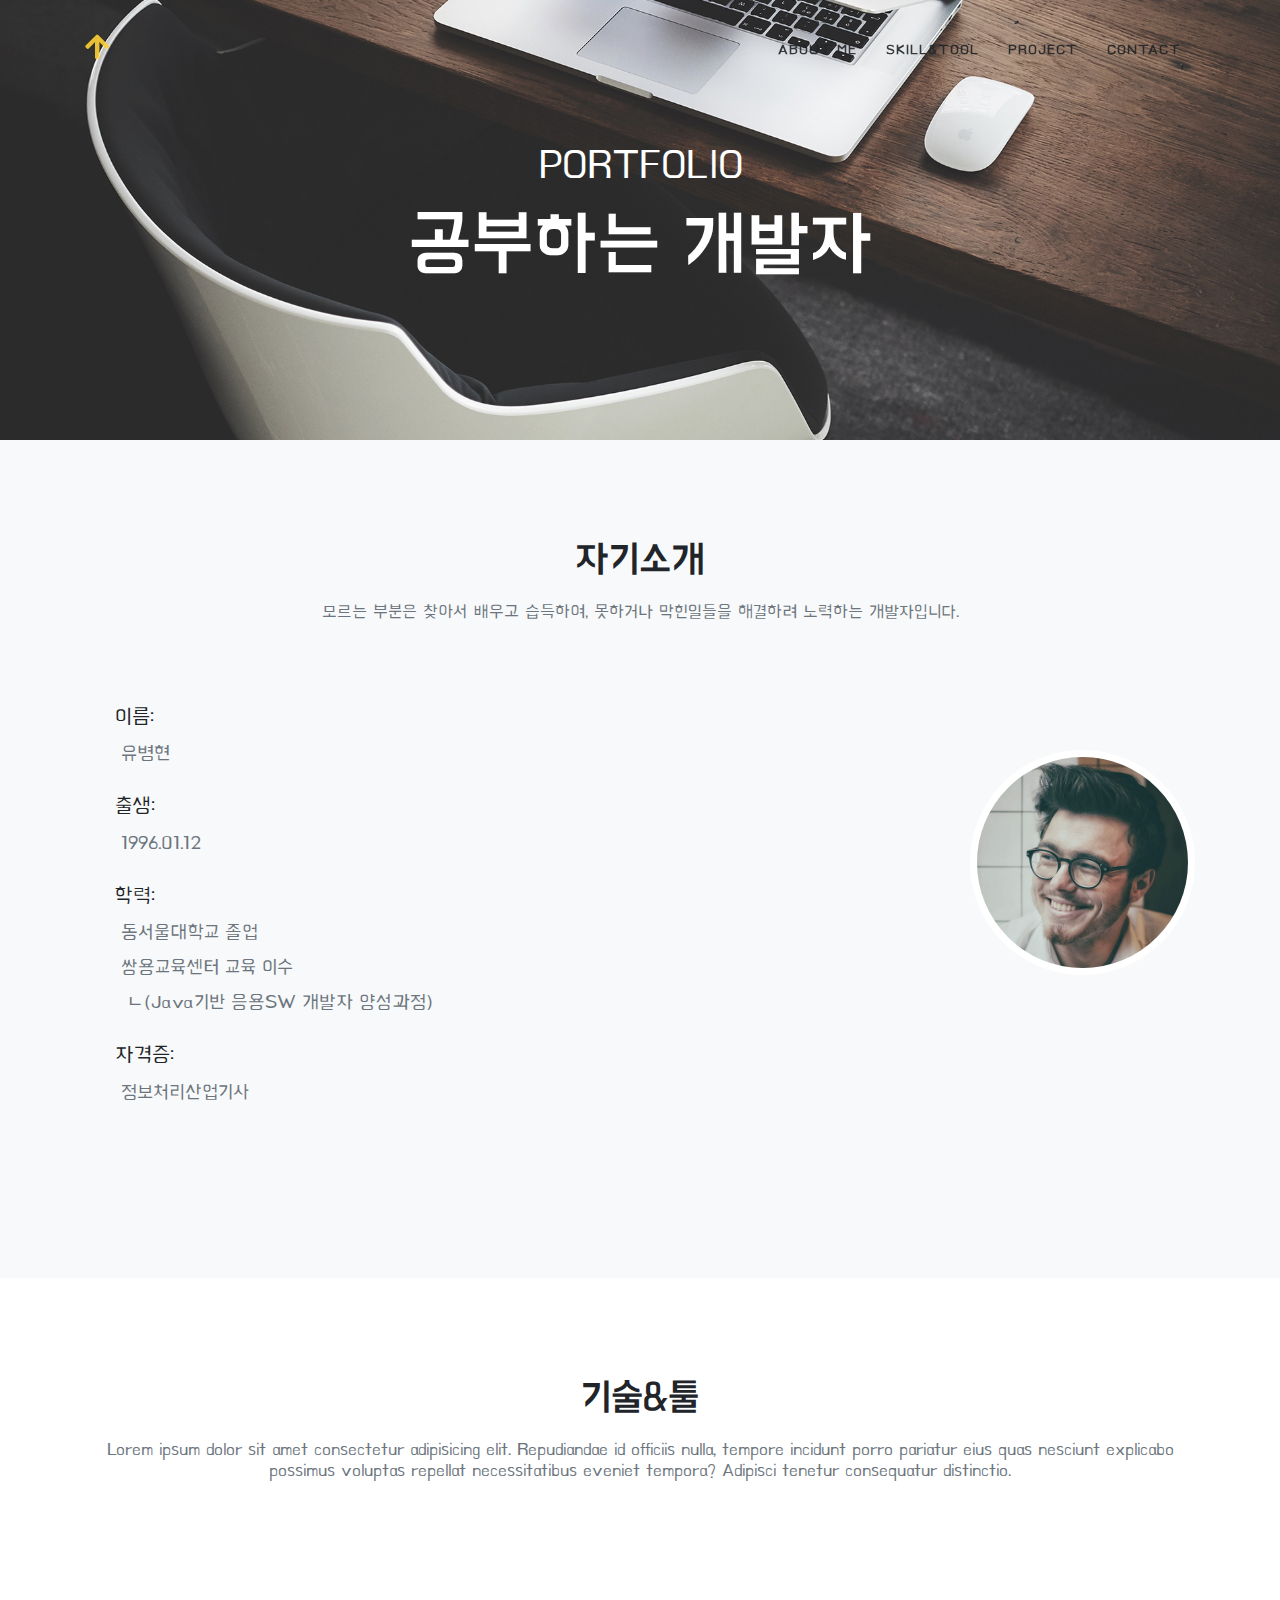
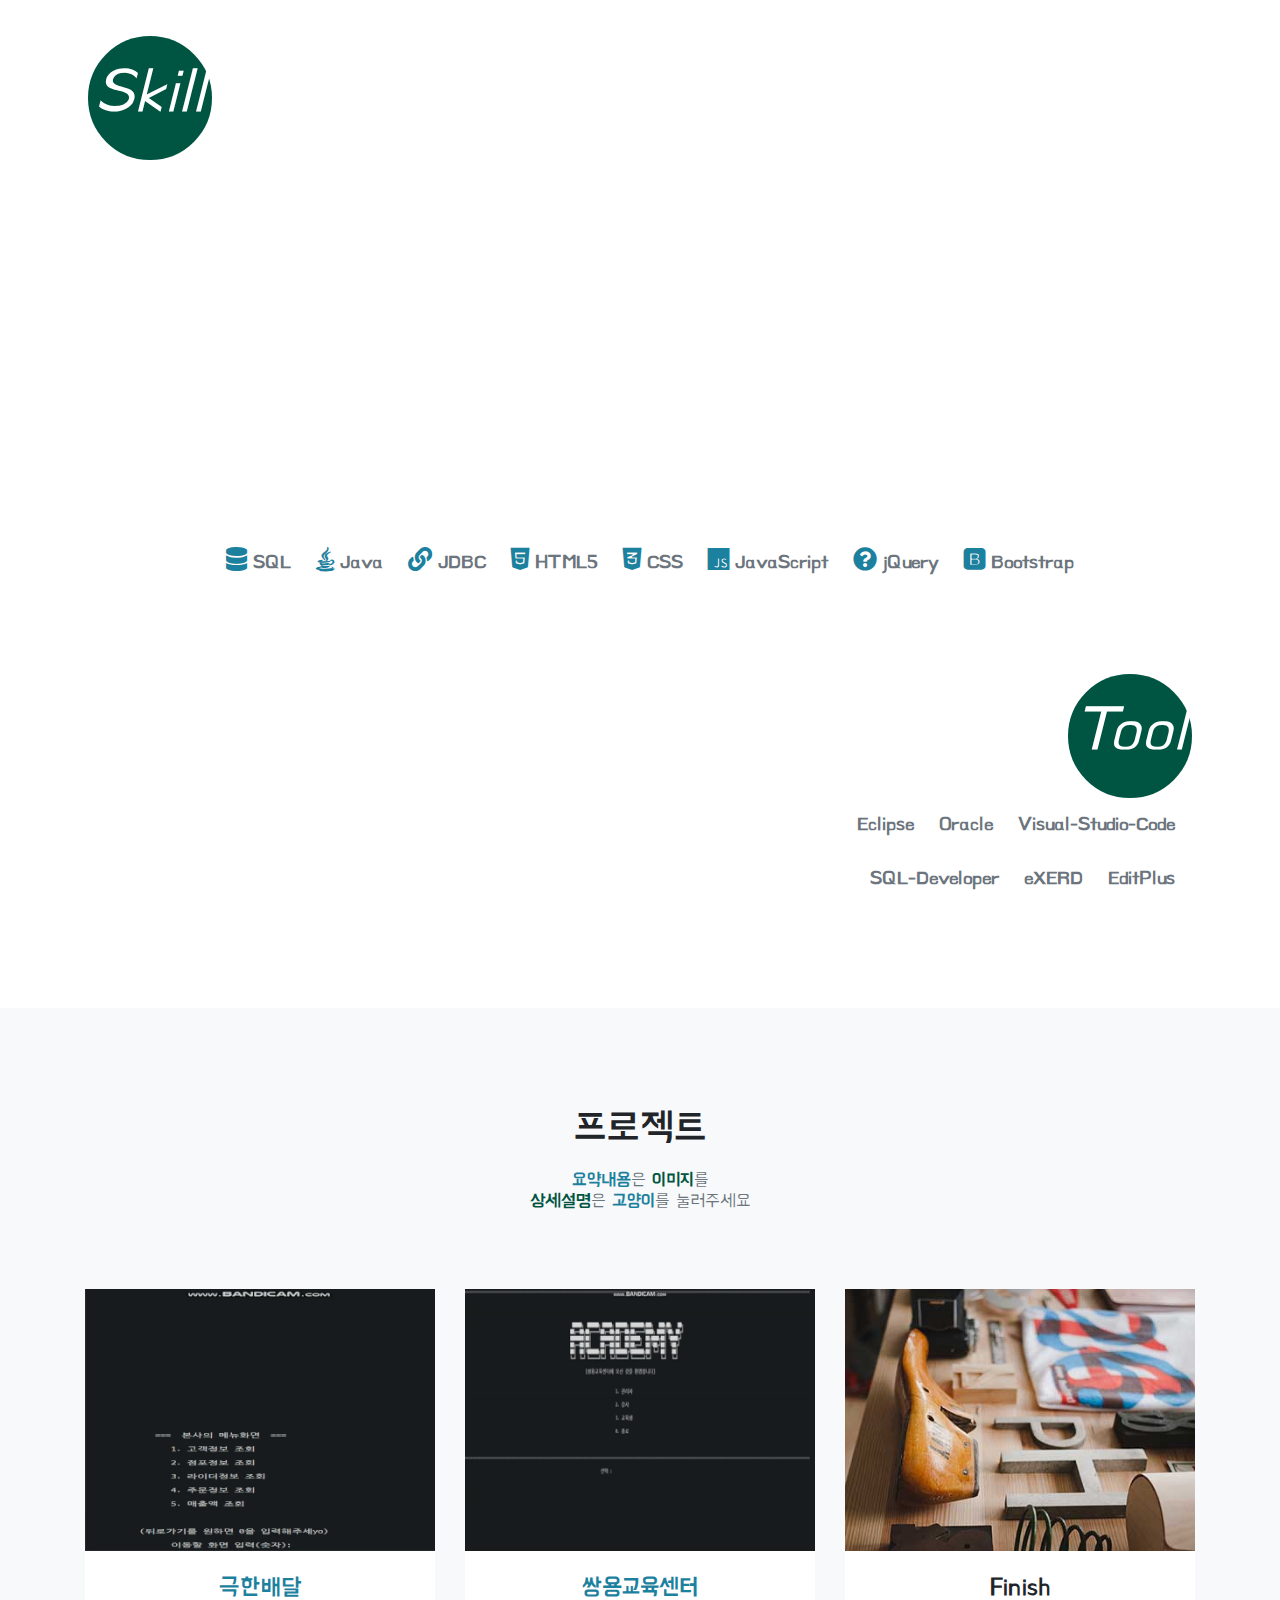
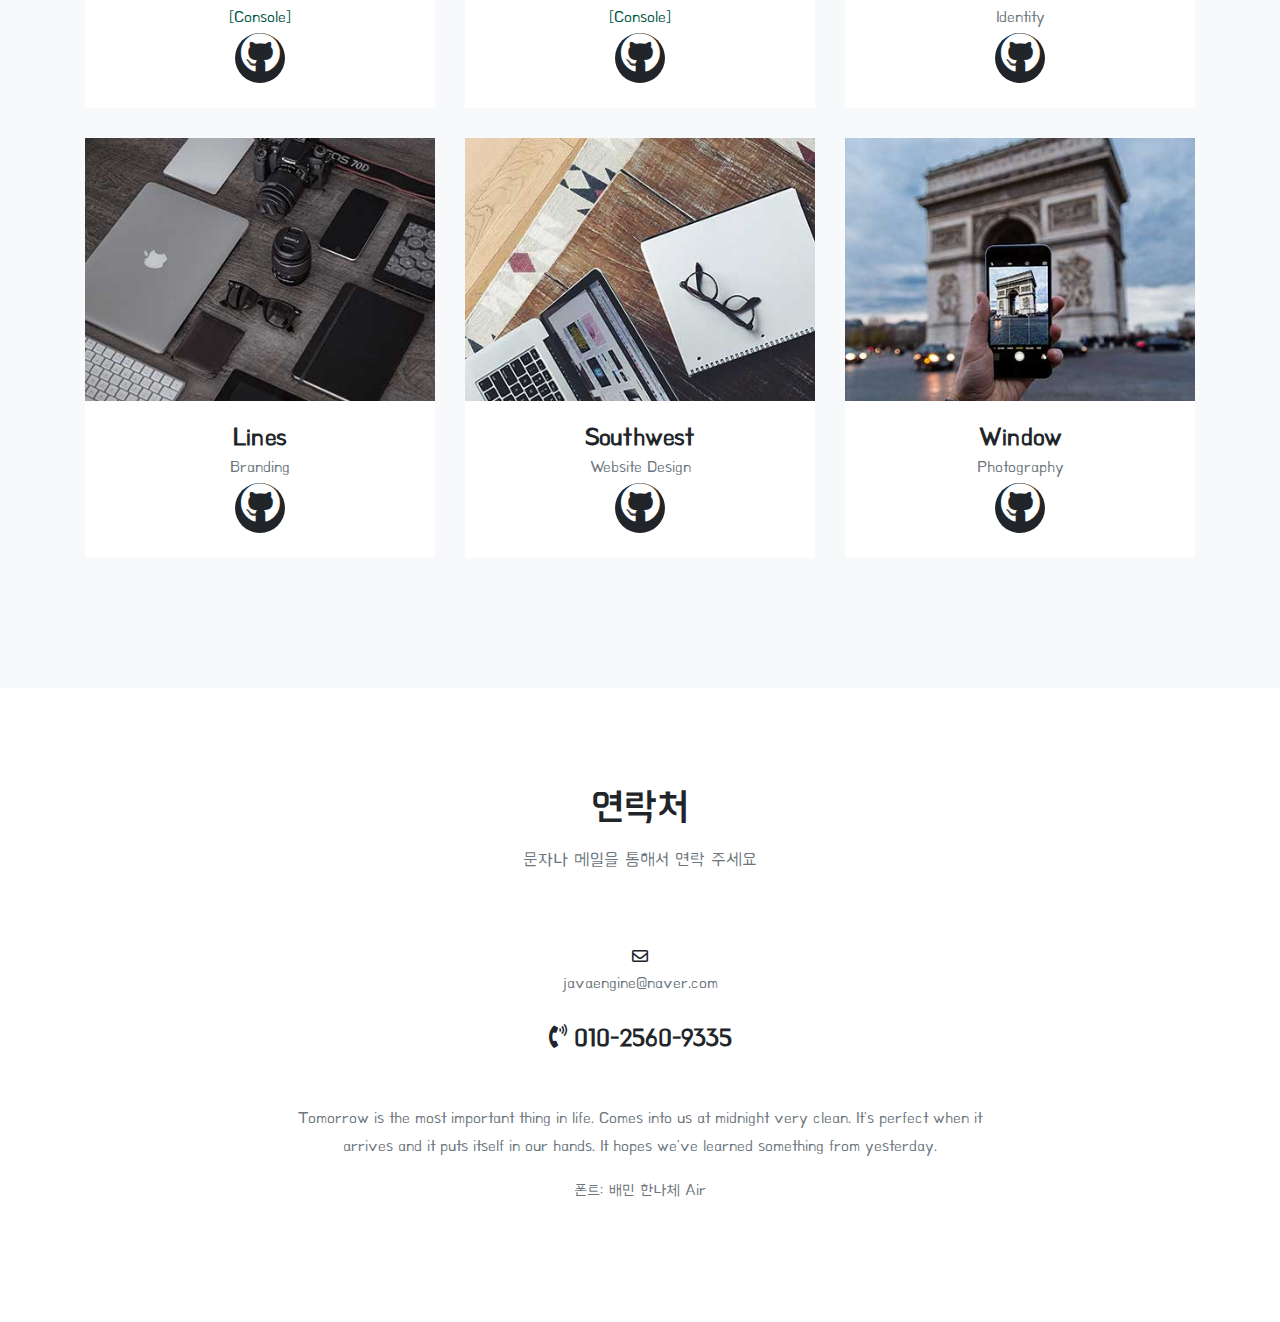
==== commit 4de52879: "2019-06-12 05:14pm" ====
--- a/index.html
+++ b/index.html
@@ -73,11 +73,13 @@
       <div class="row">
         <div class="col-lg-12 text-center">
           <h2 class="section-heading text-uppercase">자기소개</h2>
-          <h3 class="section-subheading text-muted">Lorem ipsum dolor sit amet consectetur adipisicing elit. Repudiandae id officiis nulla, tempore incidunt porro pariatur eius quas nesciunt explicabo possimus voluptas repellat necessitatibus eveniet tempora? Adipisci tenetur consequatur distinctio.</h3>
+          <h3 class="section-subheading text-muted">
+            모르는 부분은 찾아서 배우고 습득하여, 못하거나 막힌일들을 해결하려 노력하는 개발자입니다.<br>
+          </h3>
           <div class="team-member" style="text-align: left;">
             <div style="text-align: left; display: inline-block; margin-left: 30px; ">
               <p class="text-muted" style="font-size: 20px;"><span style="color: #212529; font-size: 1.1em;">이름: </span><br>&nbsp;유병현</p>
-              <p class="text-muted" style="font-size: 20px;"><span style="color: #212529; font-size: 1.1em;">출생-사망: </span><br>&nbsp;1996.01.12 ~ 2019.05.30</p>
+              <p class="text-muted" style="font-size: 20px;"><span style="color: #212529; font-size: 1.1em;">출생: </span><br>&nbsp;1996.01.12</p>
               <p class="text-muted" style="font-size: 20px;"><span style="color: #212529; font-size: 1.1em;">학력: </span><br>&nbsp;동서울대학교 졸업<br>&nbsp;쌍용교육센터 교육 이수<br>&nbsp;&nbsp;ㄴ(Java기반 응용SW 개발자 양성과정)</p>
               <p class="text-muted" style="font-size: 20px;"><span style="color: #212529; font-size: 1.1em;">자격증: </span><br>&nbsp;정보처리산업기사</p>
             </div>
